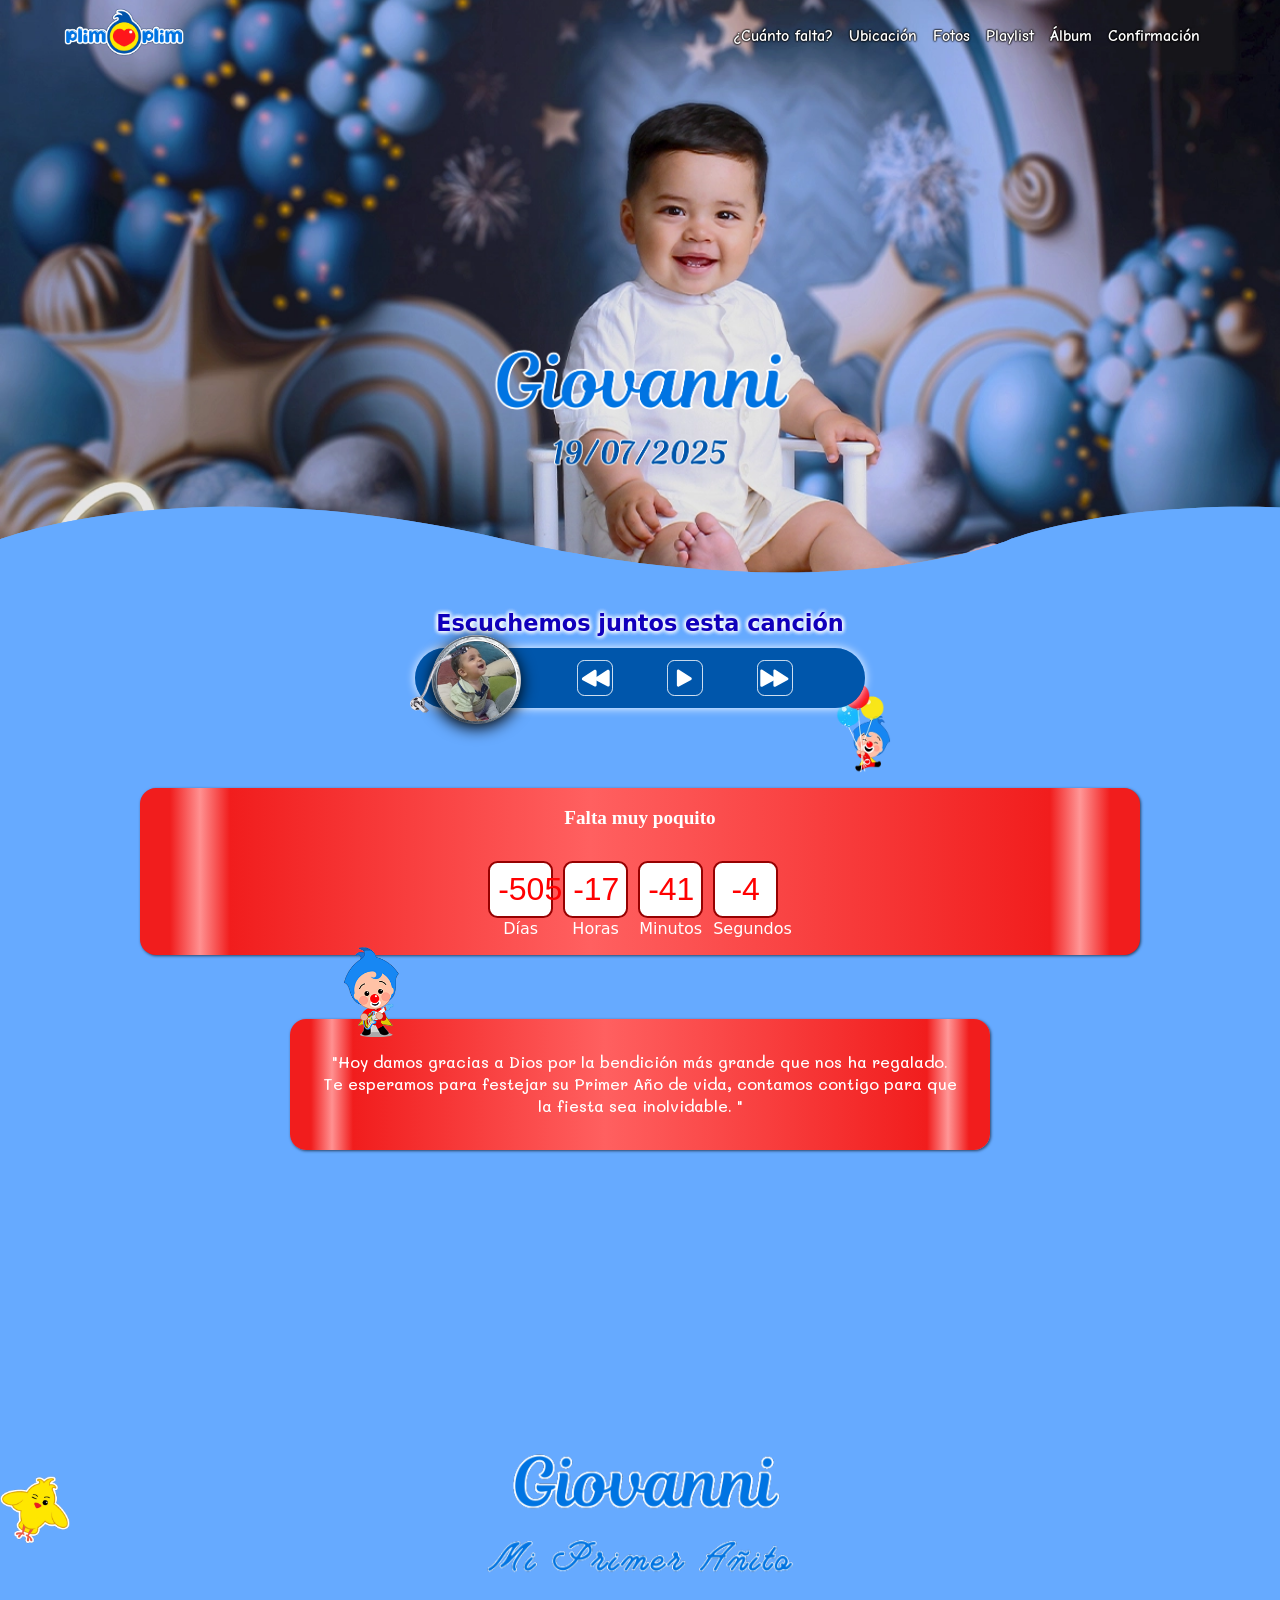
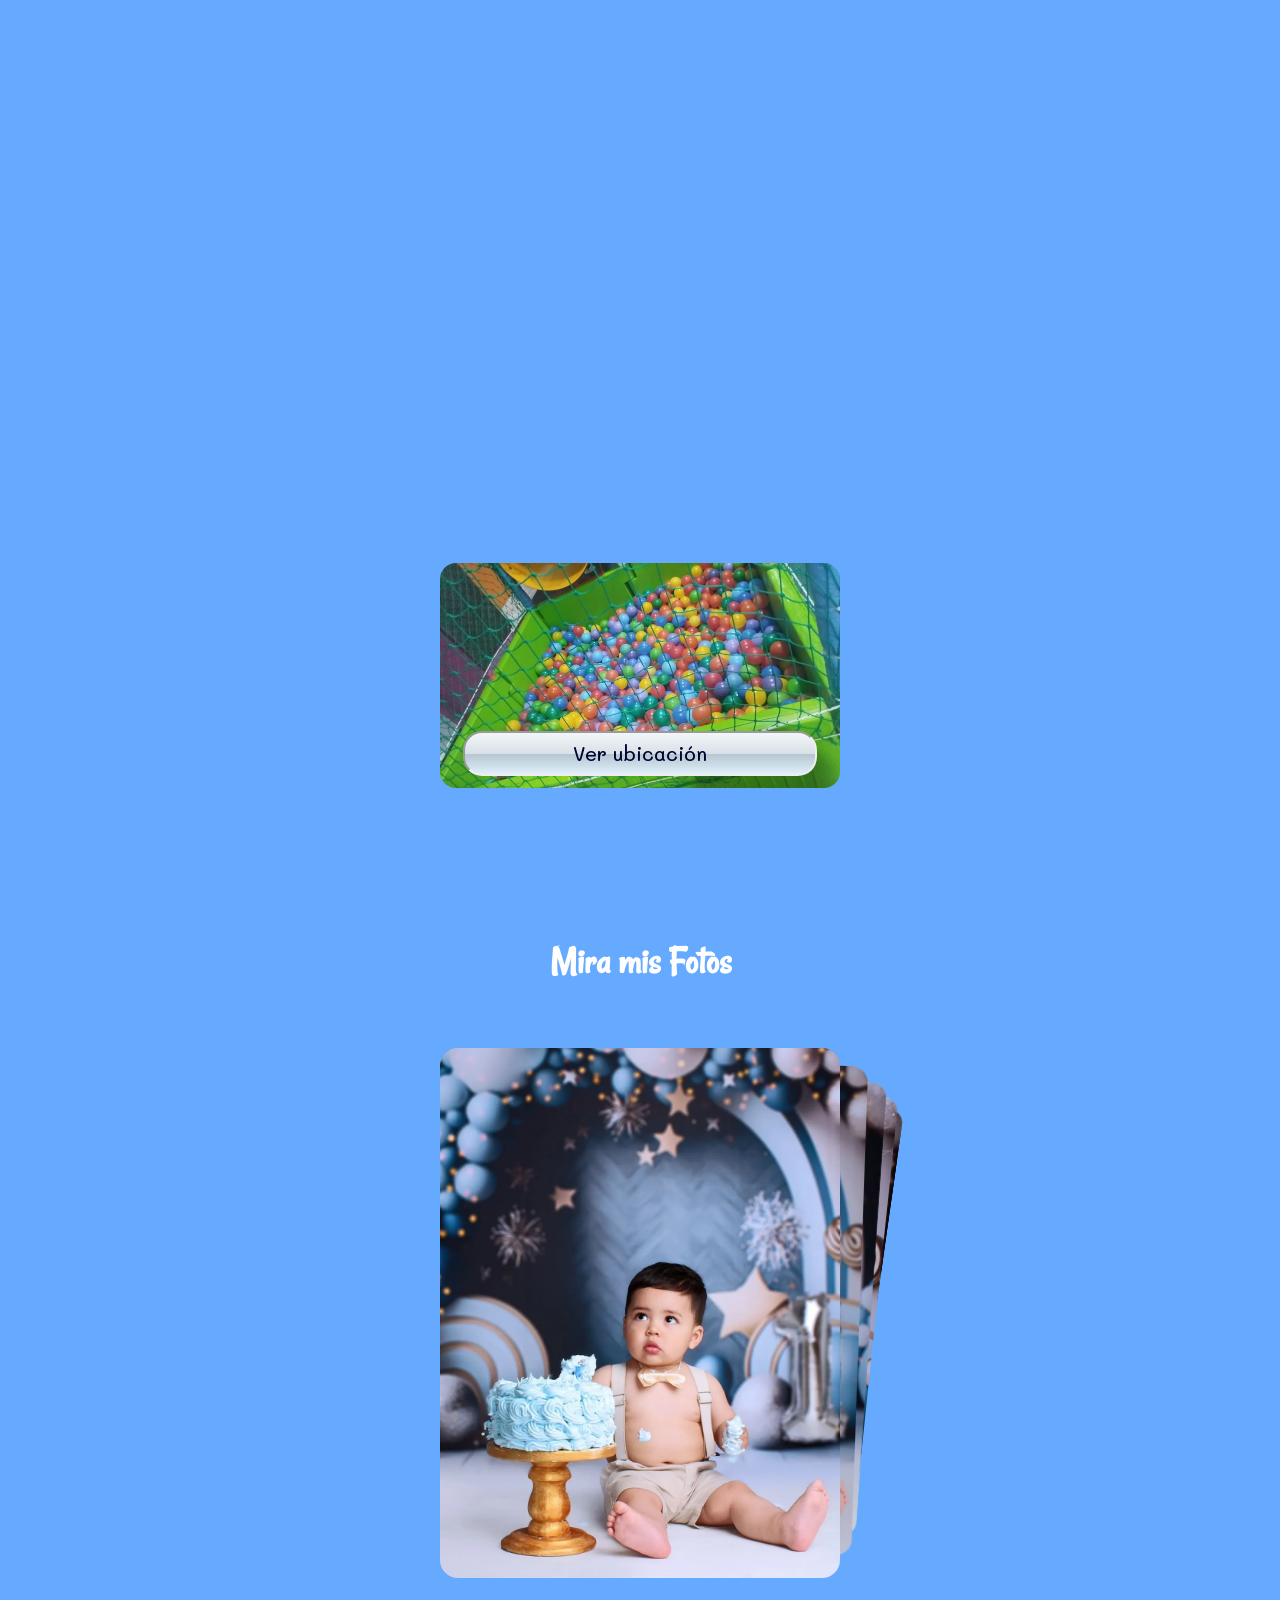
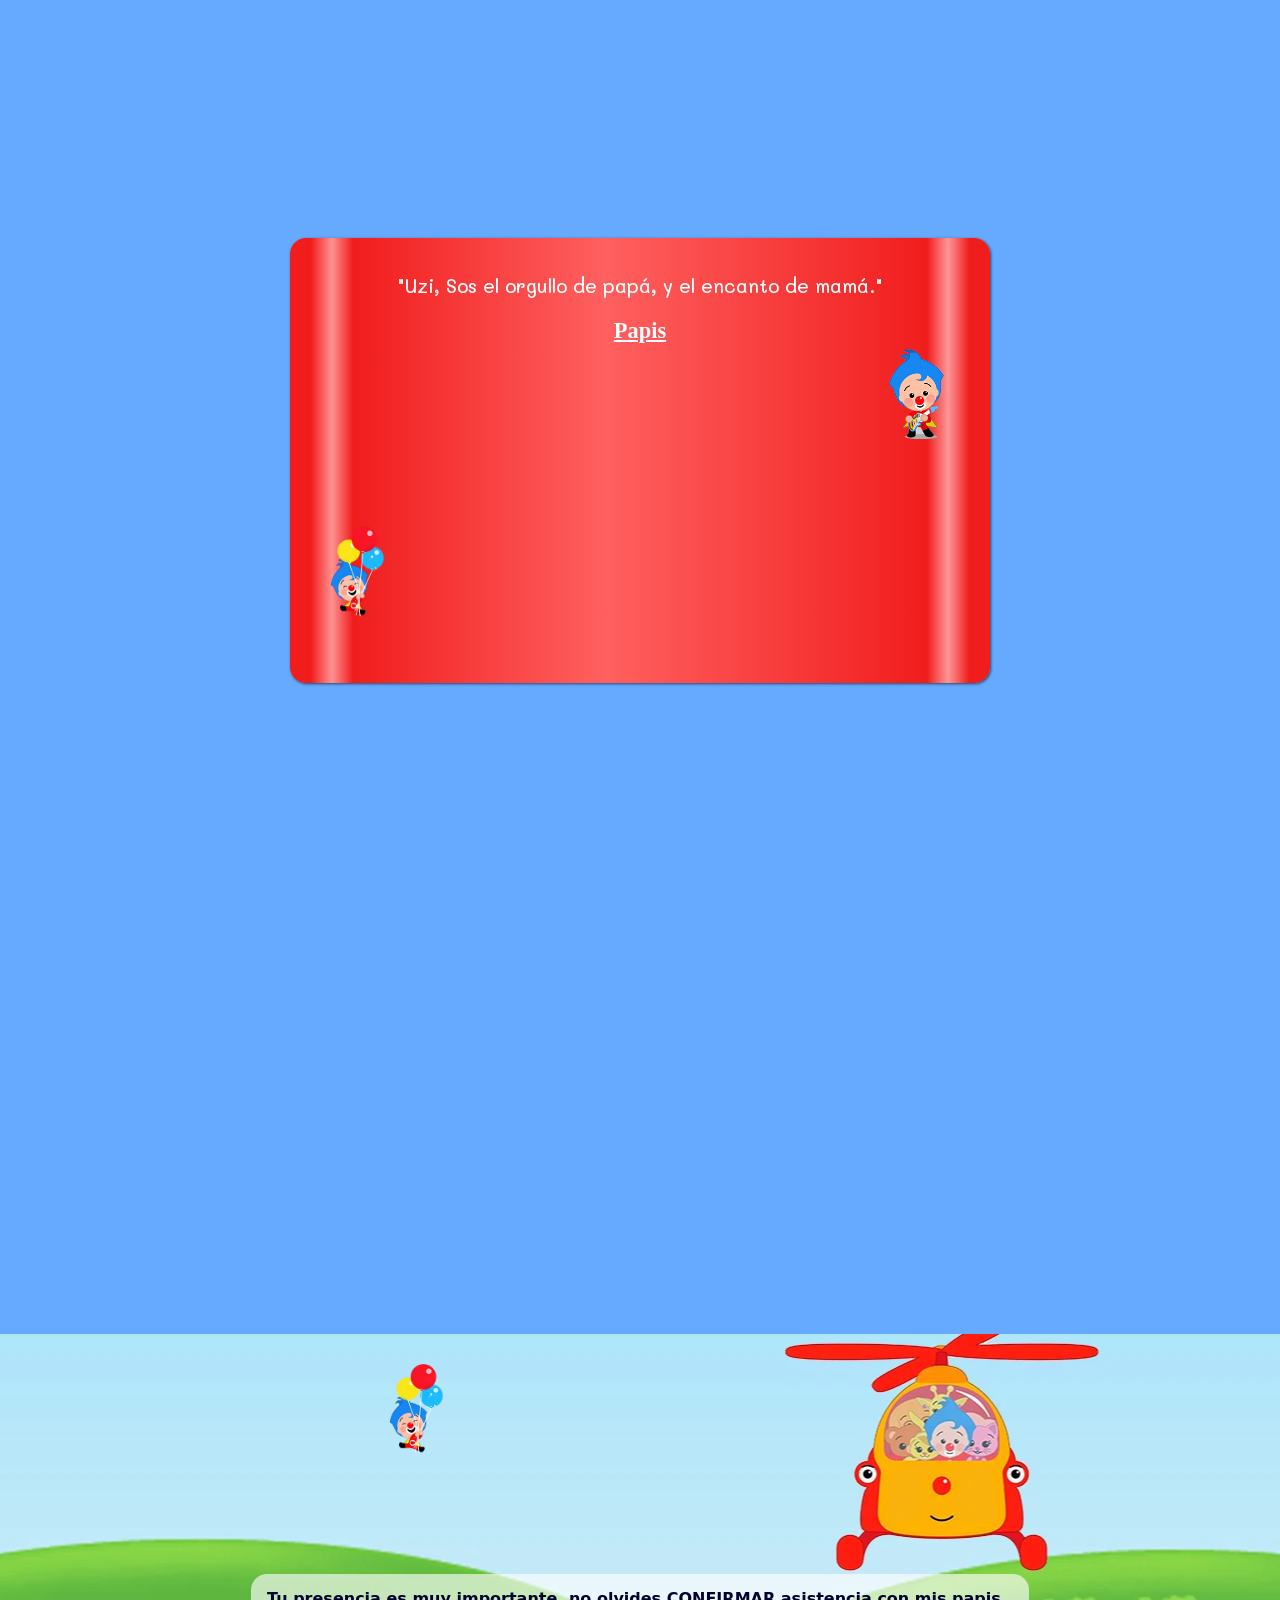
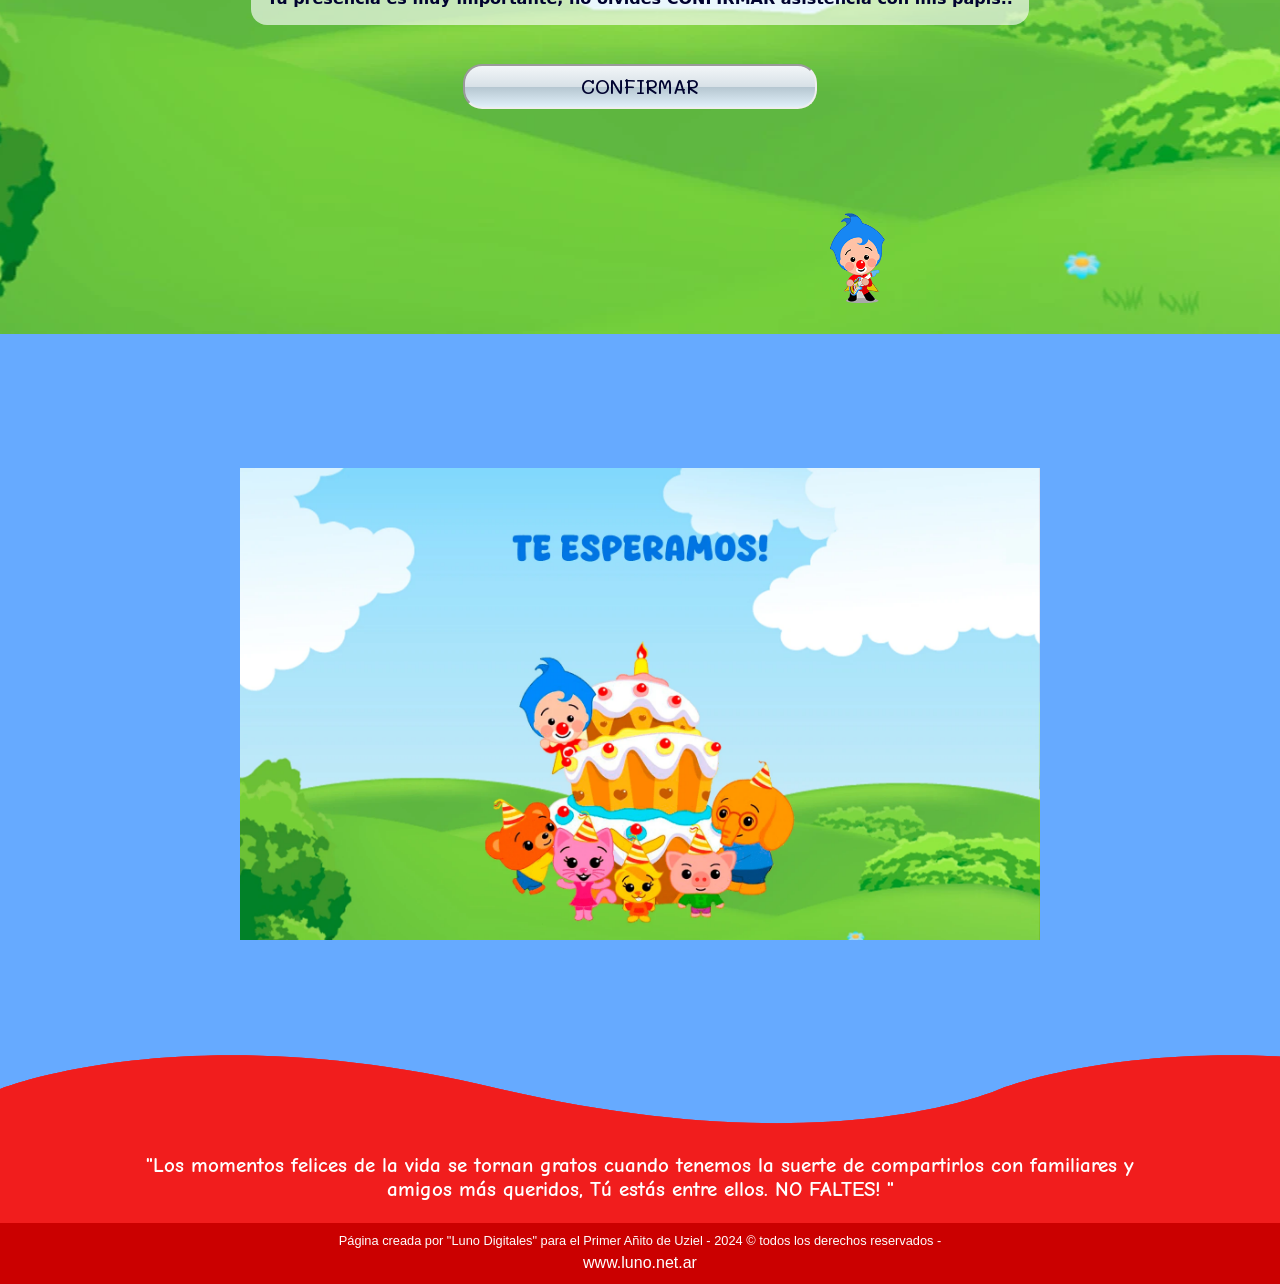
==== index.html @ 64d473fb "previa" ====
<!DOCTYPE html>
<html lang="es">

<head>
    <meta charset="UTF-8">
    <meta name="viewport" content="width=device-width, initial-scale=1.0">


    <meta http-equiv="Cache-Control" content="no-store">
    <meta http-equiv="Cache-Control" content="no-cache, must-revalidate">
    <meta http-equiv="Pragma" content="no-cache">
    <meta http-equiv="Expires" content="0">
    <meta http-equiv="Cache-Control" content="s-maxage=3600">
    <meta http-equiv="Cache-Control" content="max-age=3600">

    <script src="cache.js"></script>
    <script src="main.js"></script>



    <title>Giovanni Mi Primer Añito</title>

    <link rel="stylesheet" href="https://cdn.jsdelivr.net/npm/swiper@11/swiper-bundle.min.css">
    <link rel="stylesheet" href="https://cdnjs.cloudflare.com/ajax/libs/fancybox/3.5.7/jquery.fancybox.min.css">
    <link rel="stylesheet" href="estilos/normalize.css?v4">
    <link rel="stylesheet" href="estilos/styles.css?v4">
    <link rel="stylesheet" href="estilos/mediaQueries.css?v4">
    <link rel="stylesheet" href="https://unpkg.com/aos@2.3.1/dist/aos.css">
</head>

<body>


    <header class="header">

        <nav class="nav container" id="nav">
            <a href="index.html">
                <img class="nav__logo" src="assets/imagenes/logo.webp" alt="logo" data-aos="fade-left"
                    data-aos-anchor="#example-anchor" data-aos-offset="500" data-aos-duration="700">
            </a>

            <div class="nav__icons">
                <a href="#nav">
                    <svg class="nav__open" xmlns="http://www.w3.org/2000/svg" viewBox="0 0 24 24" width="40"
                        height="40">
                        <path d="M3 6h18M3 12h18M3 18h18" />
                    </svg>
                </a>
                <a href="#">
                    <svg class="nav__close" xmlns="http://www.w3.org/2000/svg" viewBox="0 0 24 24" width="40"
                        height="40">
                        <path d="M18 6L6 18M6 6l12 12" />
                    </svg>
                </a>
            </div>




            <ul class="nav__items">

                <li class="nav__links">
                    <a class="nav__link" href="#temporizador">¿Cuánto falta?</a>
                </li>
                <li class="nav__links">
                    <a class="nav__link" href="#donde">Ubicación</a>
                </li>
                <li class="nav__links">
                    <a class="nav__link" href="#fotos">Fotos</a>
                </li>
                <li class="nav__links">
                    <a class="nav__link" href="#playlist">Playlist</a>
                </li>
                <li class="nav__links">
                    <a class="nav__link" href="#albumDigital">Álbum</a>
                </li>
                <li class="nav__links">
                    <a class="nav__link" href="#correo">Confirmación</a>
                </li>

            </ul>


        </nav>

        <img class="header__logo2" src="assets/imagenes/logo2.webp" alt="">



        <section class="waves">
            <div class="wave wave1"></div>
            <div class="wave wave2"></div>
            <div class="wave wave3"></div>
        </section>

    </header>

    <main>

        <section class="music" id="temporizador">

            <img class="abeja2__music" src="assets/imagenes/abeja2.webp" alt="">

            <h3 class="music__title">Escuchemos juntos esta canción
            </h3>

            <div class="music__container">
                <img class="music__tocadisco" src="assets/imagenes/tocaDISCO.webp" alt="">
                <audio src="assets/musica.mp3"></audio>
                <img class="music__img" src="assets/imagenes/testigo1.webp" alt="">
                <div class="controles">
                    <div class="controles__button">
                        <img class="controles__img" id="rewind" src="assets/vectores/rewind.svg" alt="">
                    </div>
                    <div class="controles__button" id="playPauseContainer">
                        <img class="controles__img" id="play" src="assets/vectores/play.svg" alt="">
                        <img class="controles__img" id="pause" src="assets/vectores/pause.svg" alt="">
                    </div>
                    <div class="controles__button">
                        <img class="controles__img" id="forward" src="assets/vectores/fordward.svg" alt="">
                    </div>
                </div>
            </div>
            </div>
        </section>



        <section class="temporizador contenedor block glow" data-aos="fade-up">
            <img class="abeja3__tempo" src="assets/imagenes/abeja3.webp" alt="">
            <h3 class="title title--tempo">Falta muy poquito</h3>
            <div class="timer">
                <div class="timer-item">
                    <p class="timer-value" id="days">0</p>
                    <p class="timer-label">Días</p>
                </div>
                <div class="timer-item">
                    <p class="timer-value" id="hours">0</p>
                    <p class="timer-label">Horas</p>
                </div>
                <div class="timer-item">
                    <p class="timer-value" id="minutes">0</p>
                    <p class="timer-label">Minutos</p>
                </div>
                <div class="timer-item">
                    <p class="timer-value" id="seconds">0</p>
                    <p class="timer-label">Segundos</p>
                </div>
            </div>
        </section>

        <section class="frase contenedor">
            <h4 class="frase__paragraph">
                "Hoy damos gracias a Dios por la bendición más grande que nos ha regalado. <br>
                 Te esperamos para festejar su Primer Año de vida,
                contamos contigo para que la fiesta sea inolvidable. "

            </h4>
        </section>


        <!-- separador: -->
        <img class="img__separador" src="assets/imagenes/SEPARADOR copia.webp" alt="" data-aos="flip-right">
        <!-- separador: -->



        <section class="vectorTOP" id="donde">

            <img src="assets/imagenes/vectorTOP.webp" alt="" class="name__img" data-aos="flip-right">

            <img class="abeja" src="assets/imagenes/abeja1.webp" alt="">

            <img class="vectorTOP__title" src="assets/imagenes/nombre.webp" alt="">


        </section>

        <section class="ubicacion">
            <img class="ubicacion__img" src="assets/imagenes/salon.webp"
                alt="">

            <a class="boton__cta boton__btn boton__cta3 boton__cta5"
                href="https://maps.app.goo.gl/AutY7288U93WTUHe7">Ver ubicación</a>
        </section>



        <!-- separador: -->
        <img class="img__separador" src="assets/imagenes/SEPARADOR copia.webp" id="fotos" alt="" data-aos="flip-right">
        <!-- separador: -->




        <section class="swiper mySwiper" data-aos="fade-up">
            <h3 class="title title--fotos" data-aos="fade-up">Mira mis Fotos</h3>
            <h5 class="parrafo parrafo--fotos" data-aos="fade-right">Desliza <br> (ó toca para ampliar)</h5>
            <div class="swiper-wrapper">
                <div class="swiper-slide">
                    <a href="assets/imagenes/fotos/uno.webp" class="fancybox" data-fancybox="gallery">
                        <img class="swiper__img" src="assets/imagenes/fotos/uno.webp" alt="">
                    </a>
                </div>
                <div class="swiper-slide">
                    <a href="assets/imagenes/fotos/dos.webp" class="fancybox" data-fancybox="gallery">
                        <img class="swiper__img" src="assets/imagenes/fotos/dos.webp" alt="">
                    </a>
                </div>
                <div class="swiper-slide">
                    <a href="assets/imagenes/fotos/tres.webp" class="fancybox" data-fancybox="gallery">
                        <img class="swiper__img" src="assets/imagenes/fotos/tres.webp" alt="">
                    </a>
                </div>
                <div class="swiper-slide">
                    <a href="assets/imagenes/fotos/cuatro.webp" class="fancybox" data-fancybox="gallery">
                        <img class="swiper__img" src="assets/imagenes/fotos/cuatro.webp" alt="">
                    </a>
                </div>
                <div class="swiper-slide">
                    <a href="assets/imagenes/fotos/cinco.webp" class="fancybox" data-fancybox="gallery">
                        <img class="swiper__img" src="assets/imagenes/fotos/cinco.webp" alt="">
                    </a>
                </div>
                <div class="swiper-slide">
                    <a href="assets/imagenes/fotos/seis.webp" class="fancybox" data-fancybox="gallery">
                        <img class="swiper__img" src="assets/imagenes/fotos/seis.webp" alt="">
                    </a>
                </div>
                <div class="swiper-slide">
                    <a href="assets/imagenes/fotos/siete.webp" class="fancybox" data-fancybox="gallery">
                        <img class="swiper__img" src="assets/imagenes/fotos/siete.webp" alt="">
                    </a>
                </div>
                <div class="swiper-slide">
                    <a href="assets/imagenes/fotos/ocho.webp" class="fancybox" data-fancybox="gallery">
                        <img class="swiper__img" src="assets/imagenes/fotos/ocho.webp" alt="">
                    </a>
                </div>
                <div class="swiper-slide">
                    <a href="assets/imagenes/fotos/nueve.webp" class="fancybox" data-fancybox="gallery">
                        <img class="swiper__img" src="assets/imagenes/fotos/nueve.webp" alt="">
                    </a>
                </div>
                <div class="swiper-slide">
                    <a href="assets/imagenes/fotos/diez.webp" class="fancybox" data-fancybox="gallery">
                        <img class="swiper__img" src="assets/imagenes/fotos/diez.webp" alt="">
                    </a>
                </div>

                <!-- Agrega más swiper-slide según sea necesario -->
            </div>
        </section>



        <!-- separador: -->
        <img class="img__separador" src="assets/imagenes/SEPARADOR copia.webp" alt="" data-aos="flip-right">
        <!-- separador: -->


<!--
        <section class="itinerario" data-aos="fade-up">


            <div class="itinerario__content contenedor block glow">
                <div class="title">Itinerario</div>
                <div class="parrafo parrafo--active">Sábado 19 de Octubre</div>


                <article class="itinerario__item">

                    <div class="itinerario__datos">


                        <h4 class="itinerario__text1">Ingreso de los Invitados</h4>

                        <div class="itinerario__textvector">
                            <img class="intinerario__flecha intinerario__flecha--active"
                                src="assets/vectores/ICONflecha.svg" alt="">

                            <h4 class="itinerario__text2">12:30hs</h4>
                            <img class="intinerario__flecha" src="assets/vectores/ICONflecha.svg" alt="">
                        </div>

                        <img class="itinerario__separador" src="assets/vectores/ICONseparador.svg" alt="">
                    </div>
                </article>

                <article class="itinerario__item">

                    <div class="itinerario__datos">


                        <h4 class="itinerario__text1">Ingreso del Cumpleañero
                        </h4>

                        <div class="itinerario__textvector">
                            <img class="intinerario__flecha intinerario__flecha--active"
                                src="assets/vectores/ICONflecha.svg" alt="">

                            <h4 class="itinerario__text2">13:00hs</h4>
                            <img class="intinerario__flecha" src="assets/vectores/ICONflecha.svg" alt="">
                        </div>

                        <img class="itinerario__separador" src="assets/vectores/ICONseparador.svg" alt="">
                    </div>
                </article>

                <article class="itinerario__item">

                    <div class="itinerario__datos">


                        <h4 class="itinerario__text1">Almuerzo
                        </h4>

                        <div class="itinerario__textvector">
                            <img class="intinerario__flecha intinerario__flecha--active"
                                src="assets/vectores/ICONflecha.svg" alt="">

                            <h4 class="itinerario__text2">13:00hs</h4>
                            <img class="intinerario__flecha" src="assets/vectores/ICONflecha.svg" alt="">
                        </div>

                        <img class="itinerario__separador" src="assets/vectores/ICONseparador.svg" alt="">
                    </div>
                </article>

                <article class="itinerario__item">


                    <div class="itinerario__datos">


                        <h4 class="itinerario__text1">Animación y juegos
                        </h4>

                        <div class="itinerario__textvector">
                            <img class="intinerario__flecha intinerario__flecha--active"
                                src="assets/vectores/ICONflecha.svg" alt="">

                            <h4 class="itinerario__text2">14:00hs</h4>
                            <img class="intinerario__flecha" src="assets/vectores/ICONflecha.svg" alt="">
                        </div>

                        <img class="itinerario__separador" src="assets/vectores/ICONseparador.svg" alt="">
                    </div>
                </article>
                <article class="itinerario__item">


                    <div class="itinerario__datos">


                        <h4 class="itinerario__text1">Baile
                        </h4>

                        <div class="itinerario__textvector">
                            <img class="intinerario__flecha intinerario__flecha--active"
                                src="assets/vectores/ICONflecha.svg" alt="">

                            <h4 class="itinerario__text2">17:00hs</h4>
                            <img class="intinerario__flecha" src="assets/vectores/ICONflecha.svg" alt="">
                        </div>

                        <img class="itinerario__separador" src="assets/vectores/ICONseparador.svg" alt="">
                    </div>
                </article>


                <article class="itinerario__item">

                    <div class="itinerario__datos">


                        <h4 class="itinerario__text1">Fin de la Fiesta</h4>

                        <div class="itinerario__textvector">
                            <img class="intinerario__flecha intinerario__flecha--active"
                                src="assets/vectores/ICONflecha.svg" alt="">

                            <h4 class="itinerario__text2">19:00hs</h4>
                            <img class="intinerario__flecha" src="assets/vectores/ICONflecha.svg" alt="">
                        </div>

                    
                </article>
            </div>
        </section>
-->

      


        <!-- <section class="playlist contenedor block glow" data-aos="fade-up">
            <div class="playlist__container">
                <h4 class="title title--playlist">No existe fiesta sin buena música</h4>
                <img class="playlist__img" src="assets/vectores/dj.svg" alt="">
                <h4 class="subtitle subtitle--playlist">¿Qué música crees que no debería faltar? <br> Ayúdanos a
                    elegir...
                </h4>
            </div>

            <div class="playlist__mensaje" id="formContainer">
                <label class="playlist__label" for="userName">Nombre y Apellido:</label>
                <input class="playlist__input" type="text" id="userName" placeholder="Tu nombre y apellido">

                <label class="playlist__label playlist__label2" for="whatsappMessage">Recomendación:</label>
                <input class="playlist__input" type="text" id="whatsappMessage"
                    placeholder="Escribe tu tema recomendado aquí">

                <button class="boton__cta boton__cta2" id="whatsappButton1">Enviar Recomendación</button>
                <button class="boton__cta boton__cta2" id="whatsappButton2">Enviar a 2</button>
            </div>
        </section> -->

        <!-- separador: -->
        <img class="img__separador" src="assets/imagenes/SEPARADOR copia.webp" id="playlist" alt=""
            data-aos="flip-right">
        <!-- separador: -->

        <section class="agradecimiento  contenedor">

              <img class="abeja4" src="assets/imagenes/abeja2.webp" alt="">
            <img class="abeja5" src="assets/imagenes/abeja3.webp" alt="">

            <div class="agradecimiento__contenedor">
                <p class="parrafo parrafo--agradecimiento">
                    "Uzi, Sos el orgullo de papá, y el encanto de mamá."
                </p>

                <!-- ---- padres ----- -->
                <div class="agradecimiento__container">
                    <h4 class="agradecimiento__title">Papis</h4>
                    <div class="agradecimiento__fotos" data-aos="fade-right">

                        <div class="agradecimiento__picture">

                         <img class="agradecimiento__img" src="assets/imagenes/papaNovio.webp" alt="">
                            <h5 class="agradecimiento__name">Karen y Francis</h5>
                        </div>

                       
                    </div>
                </div>

            </div>


        </section>





        <section class="dresscode contenedor block glow" id="dresscode">

          

            <div class="dresscode__container">
                <h4 class="title title--active">Dresscode</h4>
                <h4 class="subtitle subtitle--active">Elegante sport</h4>
            </div>

            <!-- <img class="dresscode__img" src="assets/vectores/dresscodeVECTOR.svg" alt=""> -->

            <button class="boton__cta" id="showImage" data-aos="fade-up">Ver Ejemplo</button>

            <div id="lightbox" class="lightbox">
                <span id="closeButton" class="close-button">cerrar</span>
                <img src="assets/imagenes/drescode.webp" alt="Imagen" />
            </div>
        </section>




        <section class="album contenedor block glow" id="albumDigital" data-aos="flip-left">

            <div class="album__container">
                <h3 class="title title--album">Álbum digital</h3>
                <img class="album__img" src="assets/imagenes/album.webp" alt="">
                <h3 class="parrafo parrafo--album">
                    Queremos inmortalizar este maravilloso momento, guardando fotos y para ello creamos su propio álbum
                    digital <br> <br>
                    <a class="boton__cta boton__cta4" href="https://photos.app.goo.gl/62GiKN398RkJR4S86">Compartir
                        fotos</a>

                </h3>



            </div>


        </section>



        <!-- separador: -->
        <img class="img__separador" src="assets/imagenes/SEPARADOR copia.webp" id="correo" alt="" data-aos="flip-right">
        <!-- separador: -->



        <section class="confirmation">



            <img class="abeja2 abeja23" src="assets/imagenes/abeja2.webp" alt="">
            <img class="abeja3" src="assets/imagenes/abeja3.webp" alt="">
            <section class="confirmacion block glow" data-aos="fade-up">


                <div class="confirmacion__container">


                    <h3 class="confirmation__text"> Tu presencia es muy importante, no olvides CONFIRMAR asistencia con mis papis..
                    </h3>
                    <br><br>
                    <section class="ubicacion">
                    <a class="boton__cta boton__btn boton__cta3 boton__cta5" style="text-align: center;" src="assets/vectores/whatsapp_redondo.svg" href="https://wa.me/543625143133?text=Mucha%20Gracias%20por%20la%20Invitaci%C3%B3n!!%20All%C3%AD%20estaremos%20junto%20a...">CONFIRMAR</a>
                </section>
                        
                    


                 <!--   <div id="asistencia">
                        <div class="asistencia__radios">
                            <label class="asistencia__radio">
                                <input class="assistencia_" type="radio" name="attendanceOption" value="SI ASISTIRÉ"> SI
                                ASISTIRÉ
                            </label>
                            <label class="asistencia__radio">
                                <input class="assistencia_" type="radio" name="attendanceOption" value="NO ASISTIRÉ"> NO
                                ASISTIRÉ
                            </label>
                        </div>
                        <br>
                        <div class="asistencia__datos">
                            <label class="asistencia__label" for="userFullName">Nombre y Apellido:</label>
                            <input class="input__text" type="text" id="userFullName" placeholder="Tu nombre y apellido"
                                required>
                            <br>

                            <br>
                            <button class="boton__cta boton__cta3" >
                                <img class="whatsapp__icon" src="assets/vectores/whatsapp_redondo.svg" alt="">Confirmar a Francis</button>
                            <button class="boton__cta boton__cta3" ><img class="whatsapp__icon"
                                    src="assets/vectores/whatsapp_redondo.svg" alt="">Confirmar a Karen</button>
                        </div> -->
                    </div>
                </div>
            </section>

        </section>


        <section class="fin">

            <img class="fin__img" src="assets/imagenes/final.webp" alt="">

        </section>

    </main>

    <section class="footer">
        <div class="ondas">
            <div class="onda" id="onda1"></div>
            <div class="onda" id="onda2"></div>
            <div class="onda" id="onda3"></div>
            <div class="onda" id="onda4"></div>
        </div>
        <h3 class="footer__frase">"Los momentos felices de la vida se tornan gratos cuando tenemos la suerte de compartirlos con familiares y amigos más queridos, Tú estás entre ellos.  NO FALTES! "</h3>
    </section>

    <section class="info" id="info">
        <h6 class="info__text">
            Página creada por "Luno Digitales" para el Primer Añito de Uziel - 2024 &copy todos los derechos
            reservados
            - <br>
            <a class="info__link" href="https://www.luno.net.ar/">
                www.luno.net.ar
            </a>
        </h6>

    </section>

    <script src="https://code.jquery.com/jquery-3.6.0.min.js"></script>
    <script src="https://cdn.jsdelivr.net/npm/swiper@11/swiper-bundle.min.js"></script>
    <script src="https://cdnjs.cloudflare.com/ajax/libs/fancybox/3.5.7/jquery.fancybox.min.js"></script>
    <script src="https://unpkg.com/aos@2.3.1/dist/aos.js"></script>
    <script src="javascript/script.js?v4"></script>
</body>

</html>
---- estilos/styles.css ----
@import url('https://fonts.googleapis.com/css2?family=Comic+Neue:ital,wght@0,300;0,400;0,700;1,300;1,400;1,700&family=Montserrat:ital,wght@0,100..900;1,100..900&family=Rancho&display=swap');
@import url('https://fonts.googleapis.com/css2?family=Baloo+Tamma+2:wght@400..800&display=swap');
@import url('https://fonts.googleapis.com/css2?family=Mali:ital,wght@0,200;0,300;0,400;0,500;0,600;0,700;1,200;1,300;1,400;1,500;1,600;1,700&family=Sriracha&display=swap');

* {
    list-style: none;
    text-decoration: none;
    scroll-behavior: smooth;
}

:root {
    /*--fuentes--*/
    --font-montserrat: "Montserrat", sans-serif;
    --font-neue: "Comic Neue", cursive;
    --font-rancho: "Rancho", cursive;
    --font-baloo: "Baloo Tamma 2", system-ui;
    --font-sriracha: "Sriracha", cursive;
    --font-mali: "Mali", cursive;

    ;


    /* ------ colores body ----------- */
    --color-body: #66aaff;


    /* ---------- color titulo musica ----------- */

    --color-titulo-music: #1000bc;

    /* ---------- color menu hamburguesa ----------- */

    --color-icons: rgb(255, 255, 255);

    /* ------ colores textos ----------- */
    --color-titles: #ffffff;
    --color-subtitles: #ffffff;
    --color-parrafos: #ffffff;
    --color-fuente-botones: #000330;


    /* ------ colores temporizador ----------- */
    --color-numeros-temporizador: #ff0000;
    --color-bordes-temporizador: #960101;


    /* ------ colores titulo fotos ----------- */
    --color--titulos-fotos: #fffeff;
    --color--subtitulos-fotos: #ffffff;


    /* ------ colores datos bancarios ----------- */
    --color-fondo-bancarios: #c544d0;
    --font-titulo-bancarios: #ffffff;
    --color-boton-bancarios: #6f0053;
    --color-font-bancarios: #fff;

    /* ------ colores datos bancarios ----------- */
    --color-inputRadio-confirmacion: #e3ab00;

    /* ------ colores pie de pagina ----------- */
    --color-footer: #f11d1d;
    --color-info: #cb0000;
    --color-letra-web: #ffffff;



    /* ------ colores botones y divs ----------- */
    --color-botones: linear-gradient(to bottom, rgba(242,246,248,1) 0%, rgba(216,225,231,1) 50%, rgba(181,198,208,1) 51%, rgba(224,239,249,1) 100%);


    --color-divs: linear-gradient(90deg, rgba(241,29,29,1) 0%, rgba(241,29,29,1) 3%, rgba(255,145,145,1) 6%, rgba(241,29,29,1) 9%, rgba(255,96,96,1) 45%, rgba(241,29,29,1) 91%, rgba(255,151,151,1) 94%, rgba(241,29,29,1) 97%, rgba(241,29,29,1) 100%);

}

/* ----aqui van las propiedades repetidas---- */
.boton__cta {
    display: flex;
    justify-content: center;
    align-items: center;
    background: var(--color-botones);
    color: var(--color-fuente-botones);
    font-family: var(--font-mali);
    margin: 0 auto;
    border-radius: 1em;
    font-size: 1rem;
    width: clamp(50px, 60%, 350px);
    padding: .5em 0;
    font-weight: 500;
    border: 2px inset;
    cursor: pointer;
}

.title {
    font-family: var(--font-rancho);
    font-size: clamp(2.2rem, 2.104rem + 0.44vw, 2.5rem);
    color: var(--color-titles);
    text-align: center;
}

.subtitle {
    font-family: var(--font-neue);
    font-size: clamp(1.3rem, 1.204rem + 0.44vw, 1.6rem);
    text-align: center;
  
}

.parrafo {
    color: var(--color-parrafos);
    font-size: clamp(1rem, 0.936rem + 0.294vw, 1.2rem);
    text-align: center;
    font-family: var(--font-neue);
    font-weight: 900;
    margin: 0;
    
}

.contenedor {
    background: var(--color-divs);
    width: clamp(100px, 90%, 700px);
    margin: 0 auto;
    border-radius: 1em;
    box-shadow: 1px 1px 3px #0000009b;
}

.img__separador {
    display: flex;
    width: clamp(100px, 90%, 350px);
    margin: 2em auto;
}

body,
html {
    overflow-x: hidden;
}

body {
    background: var(--color-body);
    font-family: var(--font-baloo);

  
}

header {
    width: 100%;
    min-height: 600px;
    position: relative;

    background-image: url(../assets/imagenes/fondo.webp);
    background-position: center;
    background-size: cover;
    overflow: hidden;
}

.container {
    width: 90%;
    max-width: 1200px;
    margin: 0 auto;
    overflow: hidden;
}

.nav {
    --state-open: scale(1);
    --state-close: scale(0);
    --state-menu: translate(100%);

    display: flex;
    align-items: center;
    justify-content: space-between;
    padding-top: .5em;
}

.nav:target {
    --state-open: scale(0);
    --state-close: scale(1);
    --state-menu: translate(0);
}

.nav__open,
.nav__close {
    transition: transform 300ms ease;
    stroke: var(--color-icons);
    /* Color inicial del trazo */
    stroke-width: 2;
    /* Grosor del trazo */
    fill: none;
    /* Sin relleno */
}

.nav__logo {
    width: 120px;
}

.nav__open {
    position: absolute;
    width: 40px;
    transform: var(--state-open);
}

.nav__close {
    width: 40px;
    transform: var(--state-close);
}

/*items del nav*/

.nav__items {
    position: absolute;
    display: flex;
    flex-direction: column;
    justify-content: space-evenly;
    text-align: center;
    background-color: var(--color-body);
    padding: 0;
    width: 60%;
    height: 400px;
    transform: var(--state-menu);
    right: 0;
    top: 4em;
    transition: transform 300ms ease;
    border-radius: 1em;
    z-index: 100;
}

.nav__link {
    font-family: var(--font-neue);
    font-weight: 900;
    color: var(--color-titles);
}

/* reproductor de musica */

.music {
    display: flex;
    flex-direction: column;
    text-align: center;
    justify-content: center;
    align-items: center;
    right: 0;
    left: 0;
    margin: 0 auto 5em;
    position: relative;
}
.abeja2__music{
    position: absolute;
    width: 70px;
    bottom: -60%;
    right: 10%;
    transform: scaleX(-1);
    animation: vibrate 0.3s linear infinite; /* Aplica la animación */
}


.music__title {
    font-family: var(--font-baloo);
    font-size: 1.4rem;
    color: var(--color-titulo-music);
    text-shadow: 0 0 5px #fff, 0 0 5px #fff, 0 0 5px #fff, 0 0 5px #fff;
    padding: 0 1.5em;
    margin: .5em;
}



.music__container {
    position: relative;
    width: clamp(100px, 80%, 450px);
    border-radius: 3em;
    background: url(../assets/imagenes/fondoReproductor.webp);
    height: 60px;
    box-shadow: 0 0 10px #ffffff;
    display: flex;
    justify-content: center;
    align-items: center;

}

.music__tocadisco {
    width: 50px;
    position: absolute;
    left: 0;
    z-index: 1000;
    transform: rotate(10deg);
}

.music__img {
    position: absolute;
    width: 90px;
    left: 1em;
    bottom: -1em;
    filter: drop-shadow(0 4px 8px rgba(0, 0, 0, 1));
}

.controles {
    position: absolute;
    width: 60%;
    height: 100%;
    display: flex;
    justify-content: space-around;
    /* Para alinear los controles a la derecha */
    align-items: center;
    right: 2%;
}

.controles__img {
    display: flex;
    width: 33px;
    cursor: pointer;
}

#playPauseContainer {
    display: flex;
    justify-content: center;
    /* Centrar horizontalmente los botones */
    align-items: center;
    /* Centrar verticalmente los botones */
}



/*waves*/

.waves .wave {
    position: absolute;
    bottom: 0px;
    left: 0;
    width: 100%;
    height: 95px;
    background-image: url(../assets/vectores/wave.svg);
    background-size: 1010px 100px;
}

.waves .wave.wave1 {
    animation: animate 3s linear infinite;
    z-index: 1000;
    opacity: 1;
    animation-delay: 0s;
    bottom: 0px;
}

.waves .wave.wave2 {
    animation: animate2 7s linear infinite;
    z-index: 999;
    opacity: .7;
    animation-delay: 1s;
    bottom: 0px;
}

.waves .wave.wave3 {
    animation: animate3 5s linear infinite;
    z-index: 998;
    opacity: .4;
    animation-delay: -5s;
    bottom: 0px;
}

@keyframes animate {
    0% {
        background-position-x: 0;
    }

    0% {
        background-position-x: 1000px;
    }
}

@keyframes animate2 {
    0% {
        background-position-x: 0;
    }

    0% {
        background-position-x: -1000px;
    }
}

@keyframes animate3 {
    0% {
        background-position-x: 0;
    }

    0% {
        background-position-x: -1000px;
    }
}

/* //////////////////// MAIN ////////////////////////// */



/* ///////////////////////// NAME //////////////////////// */

.header__logo2 {
    display: flex;
    position: absolute;
    width: clamp(100px, 70%, 300px);
    margin: 0 auto;
    bottom: 8em;
    left: 0;
    right: 0;
}


/* ///////////////////////////// TEMPORIZADOR ////////////////////////////////// */

.temporizador {
    display: flex;
    flex-direction: column;
    justify-content: center;
    text-align: center;
    align-items: center;
    margin: 0 auto 4em;
    background-color: beige;
    color: #6e0056;
    width: clamp(100px, 100%, 1000px);
    position: relative;
}
.abeja3__tempo{
    position: absolute;
    width: 70px;
    bottom: -50%;
    left: 10%;
    animation: vibrate2 0.4s linear infinite; /* Aplica la animación */
}

.title--tempo {
    margin-bottom: 0;
    font-size: 1.2rem;
    font-family: var(--font-mali);
}

.timer {
    display: flex;
    flex-wrap: wrap;
    justify-content: center;
    align-items: center;
}

.timer-item {
    text-align: center;
    margin: 0 5px;

}

.timer-value {
    font-family: var(--font-montserrat);
    font-size: 2rem;
    color: var(--color-numeros-temporizador);
    background-color: #fff;
    border: 2px solid var(--color-bordes-temporizador);
    width: 45px;
    padding: 8px;
    border-radius: .3em;
}

.timer-label {
    font-size: 1rem;
    color: var(--color-subtitles);
    margin-top: -30px;
}


/* ///////////// vectorTOP /////////////// */


.vectorTOP {
    position: relative;
    display: flex;
    justify-content: center;
    align-items: center;
    margin-bottom: 2em;
}

.name__img {
    display: flex;
    width: clamp(100px, 100%, 1200px);
    min-height: 600px;
    object-fit: cover;
    justify-content: center;
    margin: 0 auto;
}

.vectorTOP__title {
    position: absolute;
    top: 15%;
    width: clamp(100px, 60%, 350px);
    margin: 0 auto;
}

.abeja {
    position: absolute;
    width: 70px;
    top: 20%;
    left: 0;
    animation: moveAndVibrate 8s infinite linear;
}

@keyframes moveAndVibrate {
    0% {
        transform: translateX(0) translateY(0) rotate(0deg);
    }

    10% {
        transform: translateX(10vw) translateY(-55px) rotate(-20deg);
    }

    20% {
        transform: translateX(20vw) translateY(45px) rotate(15deg);
    }

    30% {
        transform: translateX(30vw) translateY(-50px) rotate(10deg);
    }

    40% {
        transform: translateX(40vw) translateY(10px) rotate(20deg);
    }

    50% {
        transform: translateX(50vw) translateY(-20px) rotate(25deg);
    }

    60% {
        transform: translateX(60vw) translateY(25px) rotate(30deg);
    }

    70% {
        transform: translateX(70vw) translateY(-10px) rotate(30deg);
    }

    80% {
        transform: translateX(80vw) translateY(50px) rotate(35deg);
    }

    90% {
        transform: translateX(90vw) translateY(-10px) rotate(30deg);
    }

    100% {
        transform: translateX(100vw) translateY(15px) rotate(10deg);
    }
}



.boton__btn {
    display: block;
    text-align: center;
    background-color: #70066f;
    width: clamp(100px, 70%, 300px);
    margin: 0 auto;
    padding: .5em 0;
    border-radius: 1em;
    color: #fff;
    font-size: 1.2rem;

    position: absolute;
    bottom: 5%;

}


.confirmation{
    background-image: url(../assets/imagenes/imagen2.webp);
    width: 100%;
    min-height: 600px;
    object-fit: cover;
    background-repeat: no-repeat;
    background-position: bottom;

    display: flex;
    justify-content: center;
}










.ubicacion{
    position: relative;
    display: flex;
    justify-content: center;
}
.ubicacion__img{
    display: flex;
    width: clamp(100px, 90%, 400px);
    margin: 0 auto;
    border-radius: 1em;
}

.boton__cta5{
    position: absolute;
    color: var(--color-fuente-botones);
}




/* ///////////////////// FRASE //////////////////////////// */


/* .block{
    position: relative;
    margin: 5em auto 0;
    width: clamp(100px, 90%, 700px);
    background: linear-gradient(90deg, rgba(255,224,189,1) 0%, rgba(255,238,218,1) 51%, rgba(255,224,189,1) 100%);
    border-radius: 1em;
}

.glow::before, .glow::after{
    content: "";
    position: absolute;
    left: -2px;
    top: -2px;
    background: linear-gradient(45deg, #ffbf50, #ffae78, #ffaa49, #eac679, #fcce6a, #ffee8c, #ffd53e, #ffe7ad, #ffe792);
    background-size: 400%;
    width: calc(100% + 5px);
    height: calc(100% + 5px);
    border-radius: 1em;
    z-index: -1;
    animation: neon 20s linear infinite;
}

@keyframes neon {
    0%{
        background-position: 0 0;
    }
    50%{
        background-position: 400% 0;
    }
    100%{
        background-position: 0 0;
    }
}
.glow::after{
    filter: blur(20px);
} 
*/



.frase__paragraph {
    text-align: center;
    font-family: var(--font-mali);
    color: var(--color-parrafos);
    padding: 2em;
    line-height: 1.4;
    font-size: 1rem;
    font-weight: 500;
    margin: 0 auto;
}

/* //////////////////////// DONDE /////////////////////////// */


.donde__container {
    width: clamp(100px, 90%, 850px);
    margin: 0 auto 4em;
    display: flex;
    flex-wrap: wrap;
    gap: 2em;
}

.parteuno,
.partedos {
    flex: 1;
    max-width: 350;
    min-width: 200px;
    text-align: center;
    padding: 1em;
}

.title--active {
    margin: 0;
}

.donde__img {
    width: 100%;
    height: auto;
    object-fit: cover;
    border-radius: 1em;
    margin: .5em auto;
}

.parrafo--donde {
    margin: .5em auto;
    padding: 0 1em;
    font-size: 1rem;
}



/* //////////////////////////SESION DE FOTOS/////////////////////////////////// */


.swiper {
    width: 310px;
    height: 390px;
    margin-bottom: 8em;
}

.title--fotos {
    margin: 0;
    color: var(--color--titulos-fotos);
}

.parrafo--fotos {
    font-size: 1.2rem;
    margin: 0 0 1em 0;
    color: var(--color--subtitulos-fotos);

}

.swiper-slide {
    display: flex;
    align-items: center;
    justify-content: center;
    border-radius: 18px;
    font-size: 22px;
    font-weight: bold;
    color: #fff;
}


.swiper__img {
    width: 100%;
    height: 100%;
    object-fit: cover;
}

@media (min-width:450px) {
    .swiper {
        width: 350px;
        height: 510px;
    }

}

@media (min-width:500px) {
    .swiper {
        width: 400px;
        height: 530px;
    }

}

/* Estilos personalizados para Fancybox */
.fancybox-slide {
    background-color: transparent !important;
    /* Fondo transparente para el slide */
}

.fancybox-content {
    background-color: transparent !important;
    /* Fondo transparente para el contenido */
}

/* Estilos para centrar la imagen */
.fancybox-slide--image .fancybox-content {
    display: flex;
    justify-content: center;
    align-items: center;
    height: 100%;
}

/* Estilos para las flechas de navegación */
.fancybox-navigation {
    z-index: 9999;
    color: #fff;
    /* Color de las flechas */
}

/* Estilos para el botón de cerrar */
.fancybox-button {
    z-index: 9999;
    color: #fff;
    /* Color del botón de cerrar */
}




/* //////////////////// ITINERARIO //////////////////////////// */


.parrafo--active {
    padding: 1em 0;
    font-size: clamp(1.3rem, 1.172rem + 0.587vw, 1.7rem);
}

.itinerario__content {
    display: flex;
    flex-direction: column;
    width: clamp(100px, 90%, 700px);
    margin: 0 auto;
    background: var(--color-divs);
    padding: 2em 0;
    border-radius: 1em;
}

.itinerario__item {
    display: flex;
    justify-content: center;
}

.itinerario__text1 {
    text-align: center;
    color: #ffffff;
    font-size: 1.1rem;
    margin: 0;
    font-family: var(--font-mali);
    padding: 0 1.5em;

}

.itinerario__icon {
    width: clamp(50px, 100%, 50px);
    margin-right: 1em;
}

.intinerario__flecha {
    width: 60px;
}

.itinerario__datos {
    display: flex;
    flex-direction: column;
    align-items: center;
    justify-content: center;
    gap: .5em;

}

.itinerario__textvector {
    display: flex;
    justify-content: center;
    align-items: center;
    gap: 1em;
}

.itinerario__text2 {
    margin: 0;
    font-size: clamp(1.2rem, 1.104rem + 0.44vw, 1.5rem);
    color: var(--color-subtitles);
}

.intinerario__flecha--active {
    transform: scaleX(-1);
}

.itinerario__separador {
    width: 180px;
}





/* //////////////////// DRESSCODE /////////////////////// */

.dresscode {
    padding: 1em 0;
    margin: 2em auto;
    position: relative;
    display: none;
}

.title--active {
    margin: 0;
}

.subtitle--active {
    margin: 0;
    color: var(--color-subtitles);
}

.dresscode__note {
    font-family: var(--font-mali);
    font-size: clamp(1rem, 0.904rem + 0.44vw, 1.3rem);
    text-align: center;
    padding: 0 2em;
    color: var(--color-parrafos);
    font-weight: 600;
}

.dresscode__img {
    display: flex;
    width: clamp(100px, 75%, 400px);
    margin: 1em auto 2em;
    padding: 0 2em;
}

.lightbox {
    display: none;
    position: fixed;
    top: 0;
    left: 0;
    width: 100vw;
    height: 100%;
    background-color: rgba(0, 0, 0, 0.7);
    justify-content: center;
    align-items: center;
    z-index: 2000;
}

.lightbox img {
    max-width: 90%;
    max-height: 90%;
    position: relative;
}

.close-button {
    position: absolute;
    right: 10%;
    top: 10%;
    display: flex;
    justify-content: center;
    font-size: 1.5rem;
    position: absolute;
    z-index: 20000;
    background-color: rgb(137, 0, 0);
    color: #fff;
    border-radius: 10%;
    padding: .3em .2em .1em .2em;
    cursor: pointer;
}
#showImage{
    display: none;
}

/* ////////////////////////////  REGALOS  //////////////////////////////////// */


.parrafo--regalos {
    font-family: var(--font-mali);
    font-weight: 500;
    padding: 1em 2em;
    line-height: 1.4;
}

.regalos {
    text-align: center;
    display: none;
}

.regalos__fondo {
    background: var(--color-divs);
    width: clamp(100px, 90%, 700px);
    margin: 0 auto;
    border-radius: 1em;
    box-shadow: 3px 5px 5px rgba(0, 0, 0, 0.5);
}

.regalos__paragraph {
    font-size: 1.1rem;
    padding: 2em 1em 0;
    line-height: 1.5;
    color: #161616;
    text-align: center;
}

.escondido {
    max-height: 0;
    overflow: hidden;
    opacity: 0;
    transition: max-height 0.3s ease-out, opacity 0.3s ease-out;
}

.escondido.mostrar {
    max-height: 200px;
    /* Ajusta según sea necesario */
    opacity: 1;
    transition: max-height 0.3s ease-out, opacity 0.3s ease-out;
}

.regalos__data {
    background-color: var(--color-fondo-bancarios);
    color: #fff;
    border-radius: 1em;
    width: 75%;
    margin: .5em auto 0;
    padding: .5em 0;
}

.regalo__date {
    font-size: 1rem;
    margin: 0;
    color: var(--font-titulo-bancarios);
}

.name__alias,
.name__cbu {
    margin: 0;
    font-size: 1.2rem;
    color: var(--color-font-bancarios);
}

.copy-message {
    display: none;
    position: fixed;
    top: 70%;
    left: 50%;
    transform: translate(-50%, -50%);
    background-color: rgba(0, 0, 0, 0.8);
    color: white;
    padding: 1.5em 2.5em;
    border-radius: 5px;
    z-index: 1000;
}

.alias__button {
    margin-bottom: 1em;
    background-color: var(--color-boton-bancarios);
    border: none;
    color: var(--color-font-bancarios);
    padding: .3em;
    border-radius: .5em;
}

.cbu__button {
    margin-bottom: 1em;
    background-color: var(--color-boton-bancarios);
    border: none;
    color: var(--color-font-bancarios);
    padding: .3em;
    border-radius: .5em;
}


/* /////////////////// AGRADECIMIENTO //////////////////// */


.agradecimiento{
    position: relative;
    margin-bottom: 4em;
}

.abeja4{
    position: absolute;
    z-index: 3000;
    position: absolute;
    width: 70px;
    bottom: 15%;
    left: 5%;
    animation: vibrate2 0.4s linear infinite; /* Aplica la animación */
}
.abeja5{
    position: absolute;
    z-index: 3000;
    position: absolute;
    width: 70px;
    top: 25%;
    right: 5%;
    animation: vibrate2 0.4s linear infinite; /* Aplica la animación */
}

.agradecimiento__contenedor {
    padding: 1em 0;
}

.parrafo--agradecimiento {
    padding: 1em 2em;
    line-height: 1.4;
    font-family: var(--font-mali);
    font-weight: 500;
}

.agradecimiento__title {
    text-align: center;
    font-size: 1.4rem;
    font-family: var(--font-mali);
    font-weight: 900;
    text-decoration: underline;
    color: var(--color-titles);
    margin: 0 0 1em;
}

.agradecimiento__fotos {
    display: flex;
    justify-content: center;
    margin: 0 auto;
    gap: 1em;
    width: clamp(100px, 90%, 500px);
}

.agradecimiento__picture {
    display: flex;
    flex-direction: column;
    align-items: center;
}

.agradecimiento__img {
    width: clamp(50px, 100%, 250px);
    border-radius: 50%;
}

.agradecimiento__name {
    margin: 1em 0 0 0;
    font-size: 1.5rem;
    text-align: center;
    color: var(--color-subtitles);
}

/* /////////////////// PLAYLIST //////////////////////// */


.playlist__container {
    padding: 1em;
}

.title--playlist {
    font-size: clamp(1.7rem, 1.507rem + 0.881vw, 2.3rem);
    color: var(--color-titles);
    margin: 0 0 1em 0;
}

.subtitle--playlist {
    font-size: 1rem;
    color: var(--color-parrafos);
    font-family: var(--font-mali);
    padding: 0 1em;
    line-height: 1.4;
}

.playlist__img {
    display: flex;
    width: clamp(100px, 75%, 250px);
    margin: 0 auto;
}

.form__playlist {
    display: grid;
    gap: .5em;
    text-align: center;
    padding: 0 0 1em 0;
}

.playlist__mensaje {
    display: grid;
    text-align: center;
}

.playlist__label {
    color: var(--color-titles);
    margin-bottom: .5em;
}

.playlist__label2 {
    margin-top: 1em;
}

.playlist__input {
    width: 80%;
    margin: 0 auto;
    border-radius: .5em;
    outline: none;
    /* Quita el borde por defecto al estar seleccionado */
    border: 2px solid transparent;
    /* Establece un borde inicial */
    padding: .7em 0 .7em 1em;
    transition: border-color 0.3s ease;
    /* Transición suave del color del borde */
}

.playlist__input:focus {
    border-color: var(--color-bordes-temporizador);
    /* Nuevo color de borde al estar seleccionado */
    background-color: #e9e9e9;
}

.boton__cta2 {
    margin: 1em auto;
    animation: whatsapp3 2000ms ease infinite;
}

@keyframes whatsapp3 {
    10% {
        transform: scale(1.05) rotate(5deg);
    }

    20% {
        transform: scale(1.05) rotate(-5deg);
    }

    30% {
        transform: scale(1.05) rotate(5deg);
    }

    40% {
        transform: none;
    }
}


#whatsappButton2 {
    display: none;
}




/* /////////////////// ALBUM DE FOTOS ////////////////////////// */


.title--album {
    margin: 0 0 1em 0;
}

.album__container {
    padding: 1em;
}

.album__img {
    display: flex;
    width: clamp(100px, 75%, 350px);
    margin: 0 auto 2em;
}

.parrafo--album {
    padding: 0 1em;
    font-family: var(--font-montserrat);
    font-weight: 500;
    font-size: 1rem;
    line-height: 1.4;
    margin-bottom: 1em;
}

.album__insta {
    display: flex;
    align-items: center;
    justify-content: center;
    padding: .2em 0;
    gap: .5em;
    width: clamp(100px, 70%, 350px);
    margin: 0 auto;
    font-size: 1rem;
    font-weight: 600;
}

.album__icon {
    width: 30px;
}

.boton__cta4 {
    margin-bottom: 1em;
}

/* //////////////////////////////// INVITADOS /////////////////////////////////// */

.invitados {
    text-align: center;
}

.invitados__contenedor {
    padding: 1em;
}

#busqueda {
    display: flex;
    flex-direction: column;
    width: 90%;
    max-width: 500px;
    margin: 0 auto;
    gap: 1em;
}

.busqueda__name {
    font-size: 1.3rem;
    font-weight: 500;
}

.busqueda__input {
    height: 2em;
    border-radius: .7em;
    border: none;
    outline: 1px solid var(--color-titles);
    padding: 0 0 0 1em;
    margin: 0;
}


#resultado {
    margin-top: 20px;
    display: none;
    /* Inicialmente oculto */
    opacity: 0;
    transition: opacity 0.5s ease-in-out;
    font-weight: 500;
    font-size: 1.3rem;
    line-height: 1.5;
}

.aclaracion {
    margin: -.3em 0;
    font-weight: 600;
}

/* //////////////////////////////// INVITADOS /////////////////////////////////// */

.invitados {
    text-align: center;
}

.invitados__contenedor {
    padding: 1em;
}

#busqueda {
    display: flex;
    flex-direction: column;
    width: 90%;
    max-width: 500px;
    margin: 0 auto;
    gap: 1em;
}

.busqueda__name {
    font-size: 1.3rem;
    font-weight: 500;
}

.busqueda__input {
    height: 2em;
    border-radius: .7em;
    border: none;
    outline: 1px solid var(--color-titles);
    padding: 0 0 0 1em;
    margin: 0;
}


#resultado {
    margin-top: 20px;
    display: none;
    /* Inicialmente oculto */
    opacity: 0;
    transition: opacity 0.5s ease-in-out;
    font-weight: 500;
    font-size: 1.3rem;
    line-height: 1.5;
}

.aclaracion {
    margin: -.3em 0;
    font-weight: 600;
}

/* ///////////////// CONFIRMACION ///////////////////////// */


.confirmation{
    display: flex;
    align-items: center;
    position: relative;
}
.confirmation__text{
    text-align: center;
    font-size: 1rem;
    margin-bottom: 3em;
    background-color: #ffffffa2;
    padding: 1em;
    border-radius: 1em;
    color: #000330;
}
.parrafo--confirmacion {
    padding: 1em 2em;
    font-size: 1.1rem;
}


.confirmacion__container {
    text-align: center;
    padding: 0 1em;

}
.asistencia__radios {
    display: flex;
    justify-content: center;
    gap: 1em;
}

.asistencia__radio {
    background-color: var(--color-inputRadio-confirmacion);
    padding: 1em;
    border-radius: 1em;
    color: #fff;
}

.asistencia__label {
    font-size-adjust: var(--font-mali);
    color: var(--color-titles);
    font-size: 1.2rem;
    margin-bottom: .5em;
}

.asistencia__label2 {
    margin-top: 1em;
}

.asistencia__datos {
    display: grid;
    width: 95%;
    margin: 0 auto;
}

.input__text {
    border-radius: .5em;
    border: none;
    border-radius: .5em;
    outline: none;
    /* Quita el borde por defecto al estar seleccionado */
    border: 2px solid transparent;
    /* Establece un borde inicial */
    padding: .7em 0 .7em 1em;
    transition: border-color 0.3s ease;
    /* Transición suave del color del borde */
}

.input__text:focus {
    border-color: var(--color-bordes-temporizador);
    /* Nuevo color de borde al estar seleccionado */
    background-color: #e9e9e9;
}

.alimenticio__container {
    display: flex;
    flex-wrap: wrap;
    gap: 1em;
    justify-content: center;
    align-items: center;
    width: 90%;
    margin: 0 auto;
}

.alimenticio__title {
    margin: 1em auto;
}

.contenedor__alimenticio {
    display: flex;
    justify-content: center;
    align-items: center;

    flex-basis: 100px;
    max-width: 140px;
    flex-grow: 1;
    height: 2em;


    border-radius: .5em;
    padding: .5em;
    gap: .2em;
    background-color: var(--color-inputRadio-confirmacion);
    color: #fff;
    font-size: 1rem;
}



.input__text2 {
    height: 100px;
}


/* Crear el círculo más grande */
input[type="radio"] {

    width: 18px;
    /* Ancho del círculo */
    height: 18px;
    /* Altura del círculo */

}



.whatsapp__icon {
    width: 25px;
}

.boton__cta3 {
    margin-top: 1em;
    width: clamp(100px, 80%, 350px);
    gap: .5em;
    animation: whatsapp 2000ms ease infinite;
}

@keyframes whatsapp {
    10% {
        transform: scale(1.05) rotate(5deg);
    }

    20% {
        transform: scale(1.05) rotate(-5deg);
    }

    30% {
        transform: scale(1.05) rotate(5deg);
    }

    40% {
        transform: none;
    }
}


.abeja2{
    position: absolute;
    width: 70px;
    top: 5%;
    left: 5%;
    animation: vibrate 0.3s linear infinite; /* Aplica la animación */
    z-index: 1000;
}

@keyframes vibrate {
    0% { transform: translate(0); }
    20% { transform: translate(-2px, -2px); }
    40% { transform: translate(-2px, 2px); }
    60% { transform: translate(2px, 2px); }
    80% { transform: translate(2px, -2px); }
    100% { transform: translate(0); }
}

.abeja3{
    position: absolute;
    bottom: 5%;
    width: 70px;
    right: 5%;
    animation: vibrate2 0.4s linear infinite; /* Aplica la animación */
}

@keyframes vibrate2 {
    0% { transform: translate(0); }
    20% { transform: translate(-3px, -3px); }
    40% { transform: translate(3px, -3px); }
    60% { transform: translate(-3px, 3px); }
    80% { transform: translate(3px, 3px); }
    100% { transform: translate(0); }
}

.abeja23{
    top: -2px;
}








/* /////////////////////////FIN ////////////////////////// */

.fin{
    display: flex;
    justify-content: center; /* Centra horizontalmente */
    align-items: center; /* Centra verticalmente */
    height: 100vh; /* Ocupa toda la altura de la ventana */
    width: 100%;
    margin-top: -5em;
}
.fin__img{
    display: block; /* Cambiar a block para tratar la imagen como bloque */
    width: 800px; /* Establece el ancho deseado para la imagen */
    margin: 0 auto; /* Centra horizontalmente */
    object-fit: cover; /* Mantiene la relación de aspecto de la imagen y la recorta para llenar el contenedor */
    object-position: center; /* Centra la imagen dentro del área recortada */

}




/* ////////////////////// FOOTER ///////////////////////// */


.footer {
    display: flex;
    align-items: center;
    position: relative;
    width: 100%;
    min-height: 50px;
    background-color: var(--color-footer);
    margin-top: 5;
}

.onda {
    position: absolute;
    top: -99px;
    left: 0;
    width: 100%;
    height: 100px;
    background-image: url(../assets/vectores/wavefooter.svg);
    background-size: 1000px 100px;
}

#onda1 {
    z-index: 1000;
    opacity: 1;
    bottom: 0;
    animation: animatewave 4s linear infinite;
}

#onda2 {
    z-index: 999;
    opacity: .5;
    bottom: 10px;
    animation: animatewave_2 4s linear infinite;
}

#onda3 {
    z-index: 1000;
    opacity: .2;
    bottom: 15px;
    animation: animatewave_3 3s linear infinite;
}

#onda4 {
    z-index: 999;
    opacity: .7;
    bottom: 20px;
    animation: animatewave_4 3s linear infinite;
}

@keyframes animatewave {
    0% {
        background-position-x: 1000px;
    }

    100% {
        background-position-x: 0;
    }
}

@keyframes animatewave_2 {
    0% {
        background-position-x: 0;
    }

    100% {
        background-position-x: 1000px;
    }
}

@keyframes animatewave_3 {
    0% {
        background-position-x: 1000px;
    }

    100% {
        background-position-x: 0;
    }
}

@keyframes animatewave_4 {
    0% {
        background-position-x: 0;
    }

    100% {
        background-position-x: 1000px;
    }
}

.footer__frase {
    color: #ffffff;
    display: flex;
    text-align: center;
    justify-content: center;
    align-items: center;
    width: 80%;
    margin: 0 auto 1em;
    font-family: var(--font-neue);
    font-size: 1.3rem;
}

/* ///////////////// INFO ///////////////////////// */

.info {
    display: flex;
    flex-direction: column;
    justify-content: center;
    align-items: center;
    text-align: center;
    background-color: var(--color-info);
    overflow: hidden;
}

.info__text {
    font-family: var(--font-montserrat);
    color: #fff;
    font-size: .8rem;
    padding: 0 1em;
    line-height: 1.5;
    margin: .7em;
    font-weight: 500;
}

.info_icon {
    width: 20px;
}

.info__link {
    padding: .5em;
    color: var(--color-letra-web);
    font-size: 1rem;
}






.boton-descarga {
    padding: 10px 20px;
    background-color: #007bff;
    color: #fff;
    border: none;
    border-radius: 5px;
    cursor: pointer;
    text-decoration: none;
    /* Para que el botón se vea como un botón y no como un enlace */
    display: inline-block;
    /* Para que el botón ocupe solo el espacio necesario */
}

.boton-descarga:hover {
    background-color: #0056b3;
}
---- estilos/mediaQueries.css ----
@media(width >=768px) {

    .nav__open,
    .nav__close {
        display: none;
    }

    .nav__items {
        position: unset;
        display: flex;
        flex-direction: unset;
        justify-content: start;
        text-align: unset;
        background-color: unset;
        padding: unset;
        width: unset;
        height: unset;
        transform: unset;
        right: unset;
        top: unset;
        transition: unset;
        border-radius: unset;
        z-index: unset;
    }
    .nav__link {
        font-family: var(--font-neue);
        font-weight: 900;
        color: #ffffff;
        padding-right: 1em;
        text-shadow: 0 0 2px #000,0 0 2px #000,0 0 2px #000;
    }
    .controles{
        position: absolute;
        width: 60%;
        height: 100%;
        display: flex;
        justify-content: space-around; /* Para alinear los controles a la derecha */
        align-items: center;
        right: 10%;
    }
    .controles__img{
        display: flex;
        width: 36px;
        cursor: pointer;
    }
    .abeja2__music{
        position: absolute;
        width: 70px;
        bottom: -60%;
        right: 30%;
        transform: scaleX(-1);
        animation: vibrate 0.3s linear infinite; /* Aplica la animación */
    }
    .abeja3__tempo{
        position: absolute;
        width: 70px;
        bottom: -50%;
        left: 20%;
        animation: vibrate2 0.4s linear infinite; /* Aplica la animación */
    }
    .abeja2{
        position: absolute;
        width: 70px;
        top: 5%;
        left: 30%;
        animation: vibrate 0.3s linear infinite; /* Aplica la animación */
    }
    .abeja3{
        position: absolute;
        bottom: 5%;
        width: 70px;
        right: 30%;
        animation: vibrate2 0.4s linear infinite; /* Aplica la animación */
    }

}
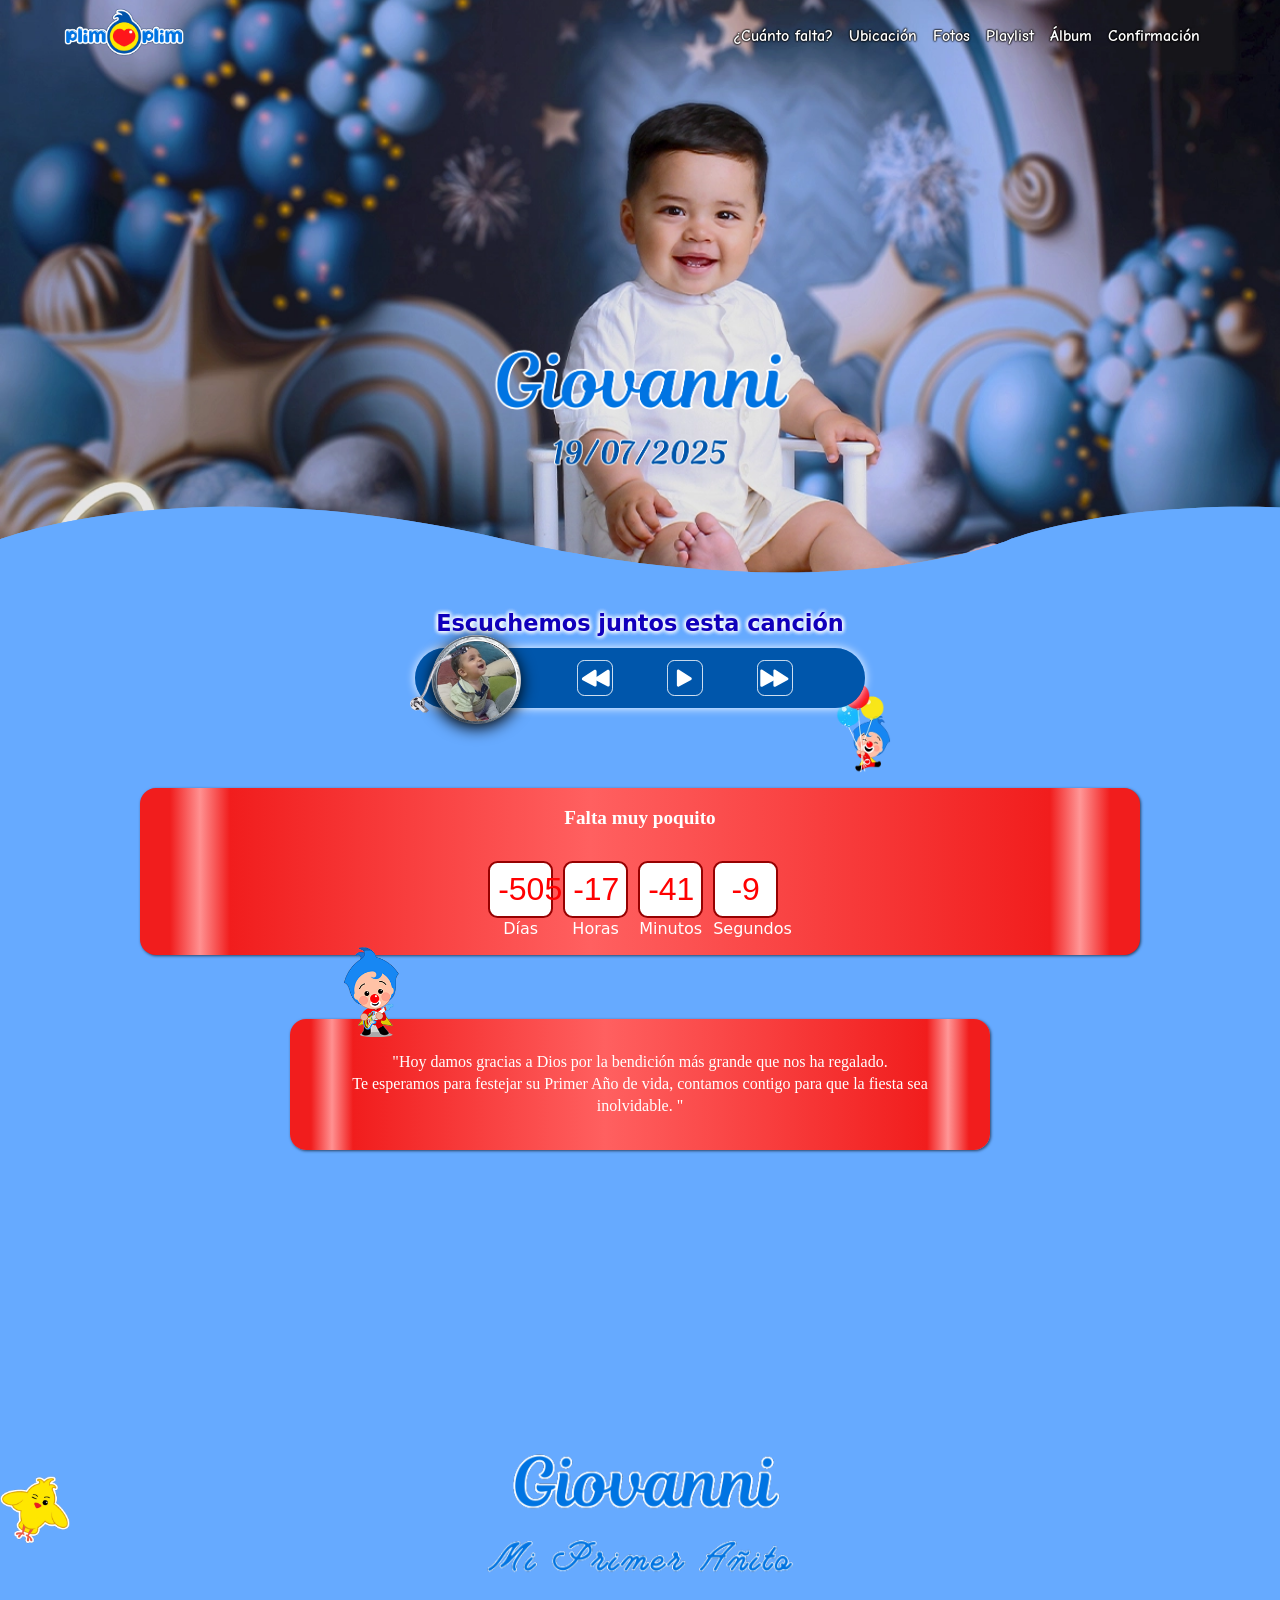
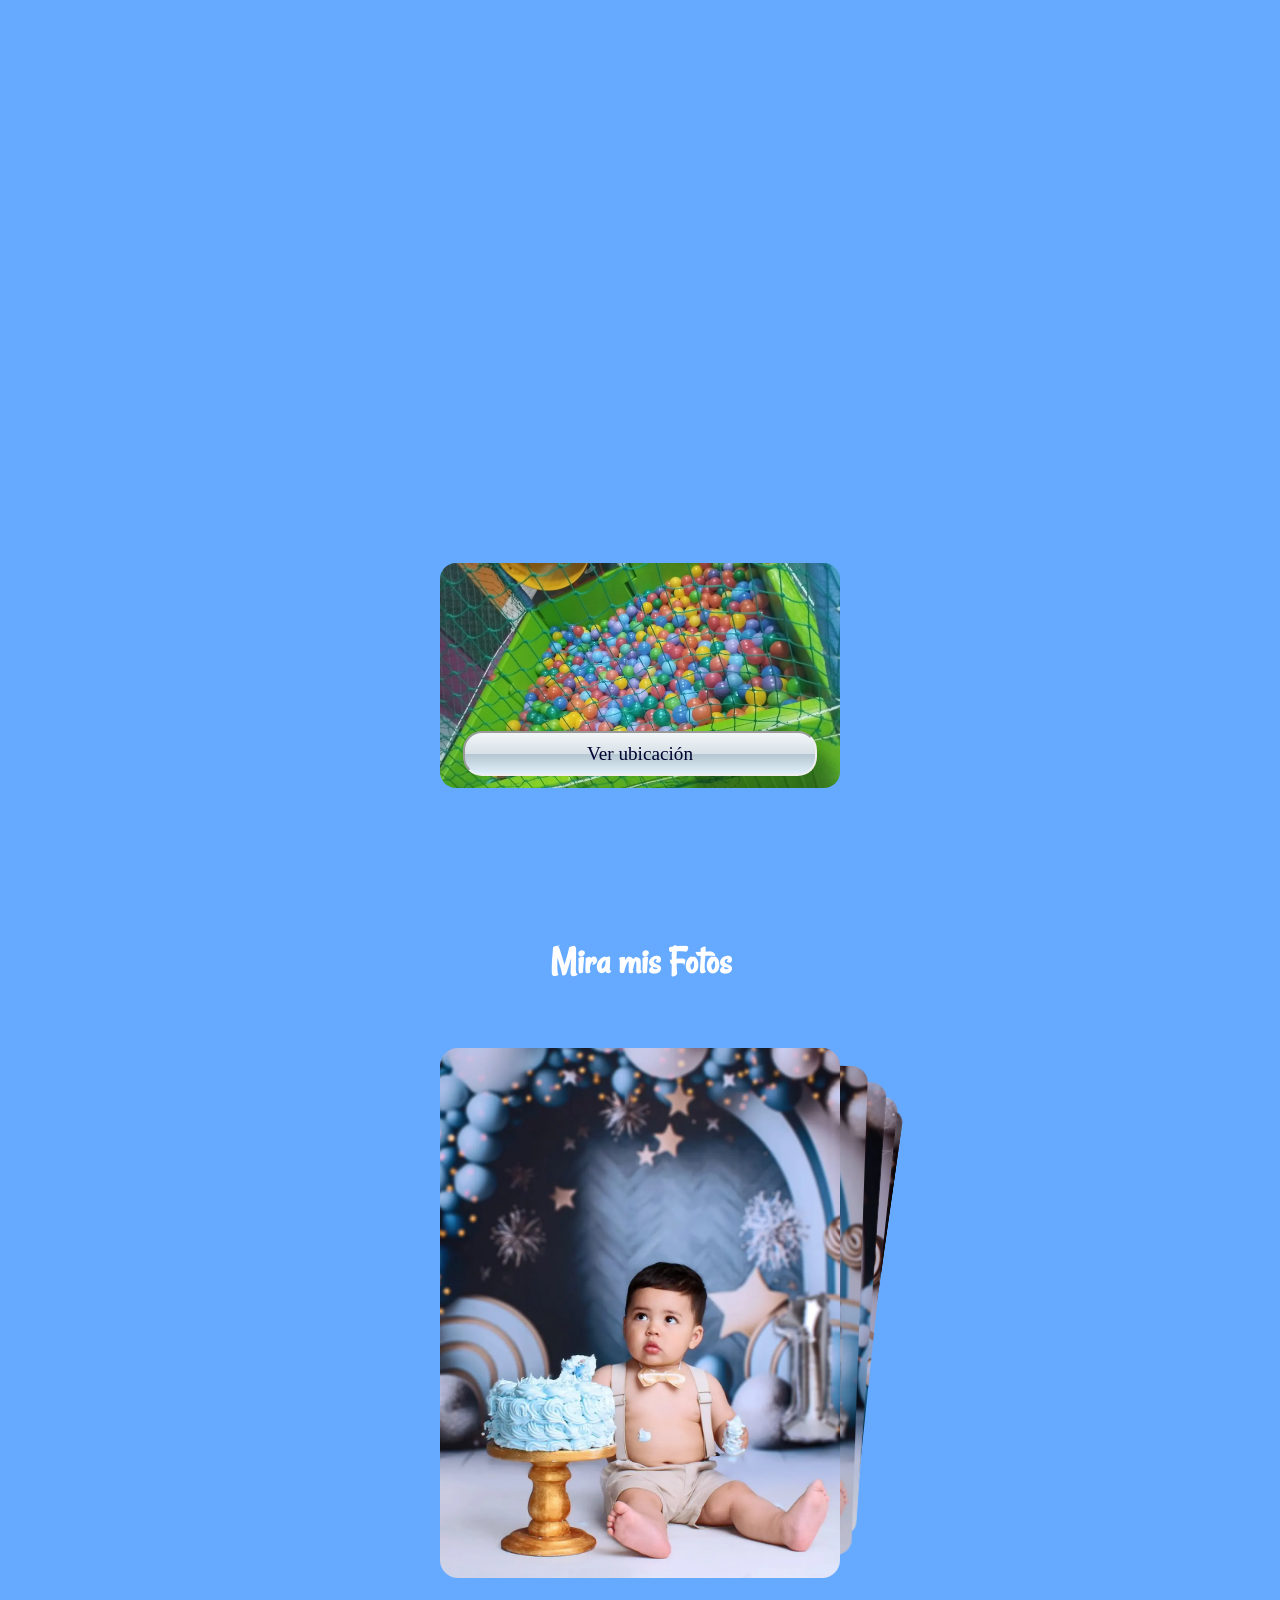
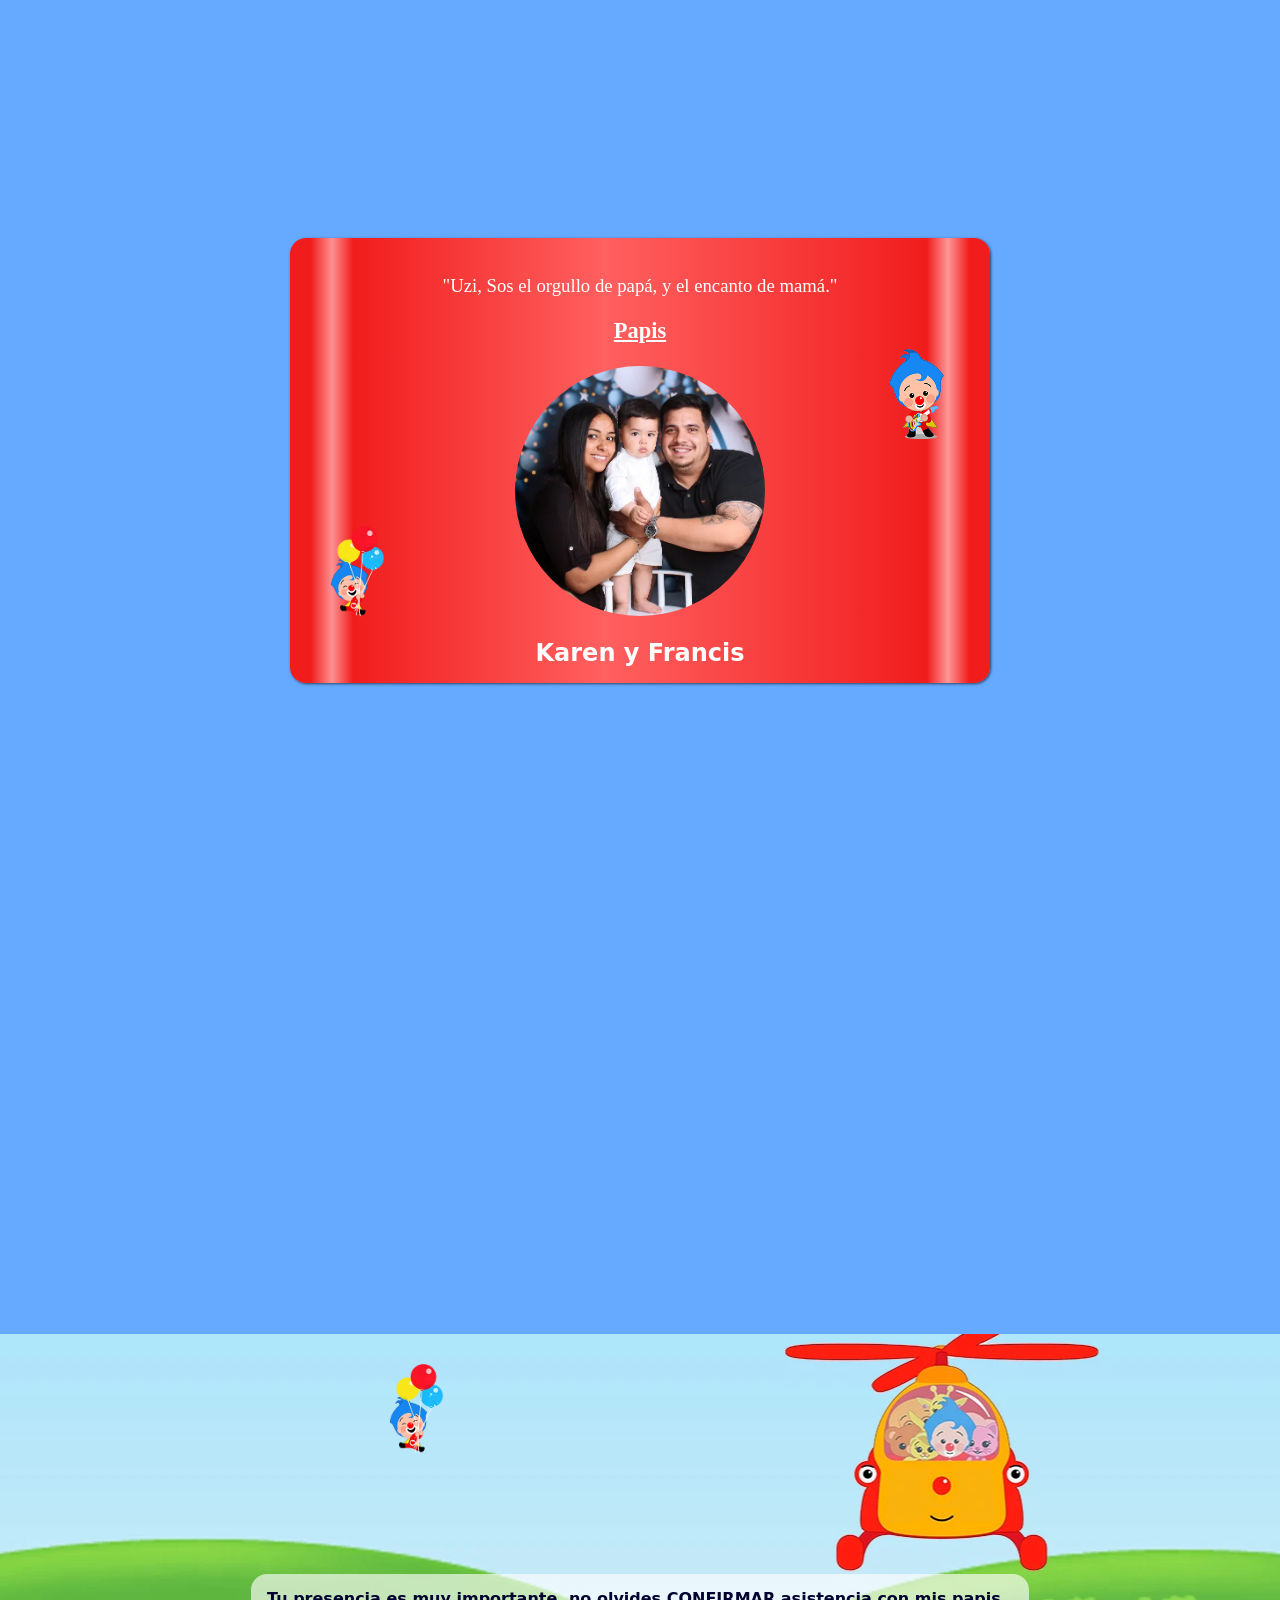
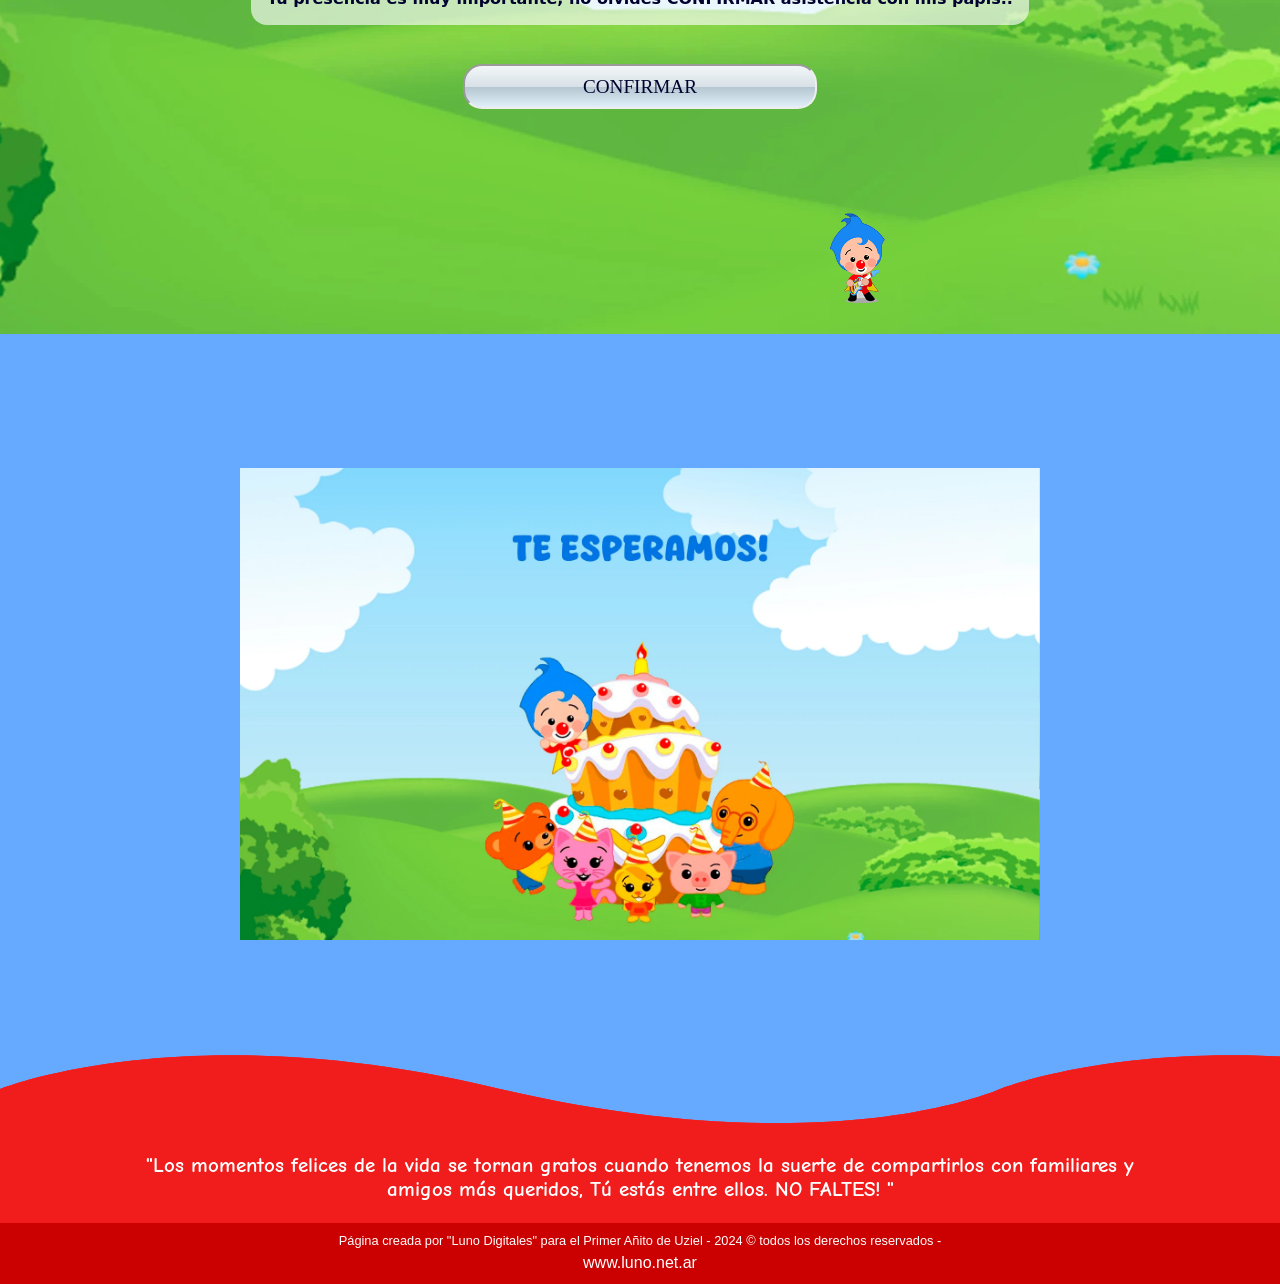
==== commit 93895176: "Update index.html" ====
--- a/index.html
+++ b/index.html
@@ -484,7 +484,7 @@
                 <h3 class="parrafo parrafo--album">
                     Queremos inmortalizar este maravilloso momento, guardando fotos y para ello creamos su propio álbum
                     digital <br> <br>
-                    <a class="boton__cta boton__cta4" href="https://photos.app.goo.gl/62GiKN398RkJR4S86">Compartir
+                    <a class="boton__cta boton__cta4" href="https://photos.app.goo.gl/YtTCPf7UfdU1AH7C6">Compartir
                         fotos</a>
 
                 </h3>
@@ -594,4 +594,4 @@
     <script src="javascript/script.js?v4"></script>
 </body>
 
-</html>+</html>
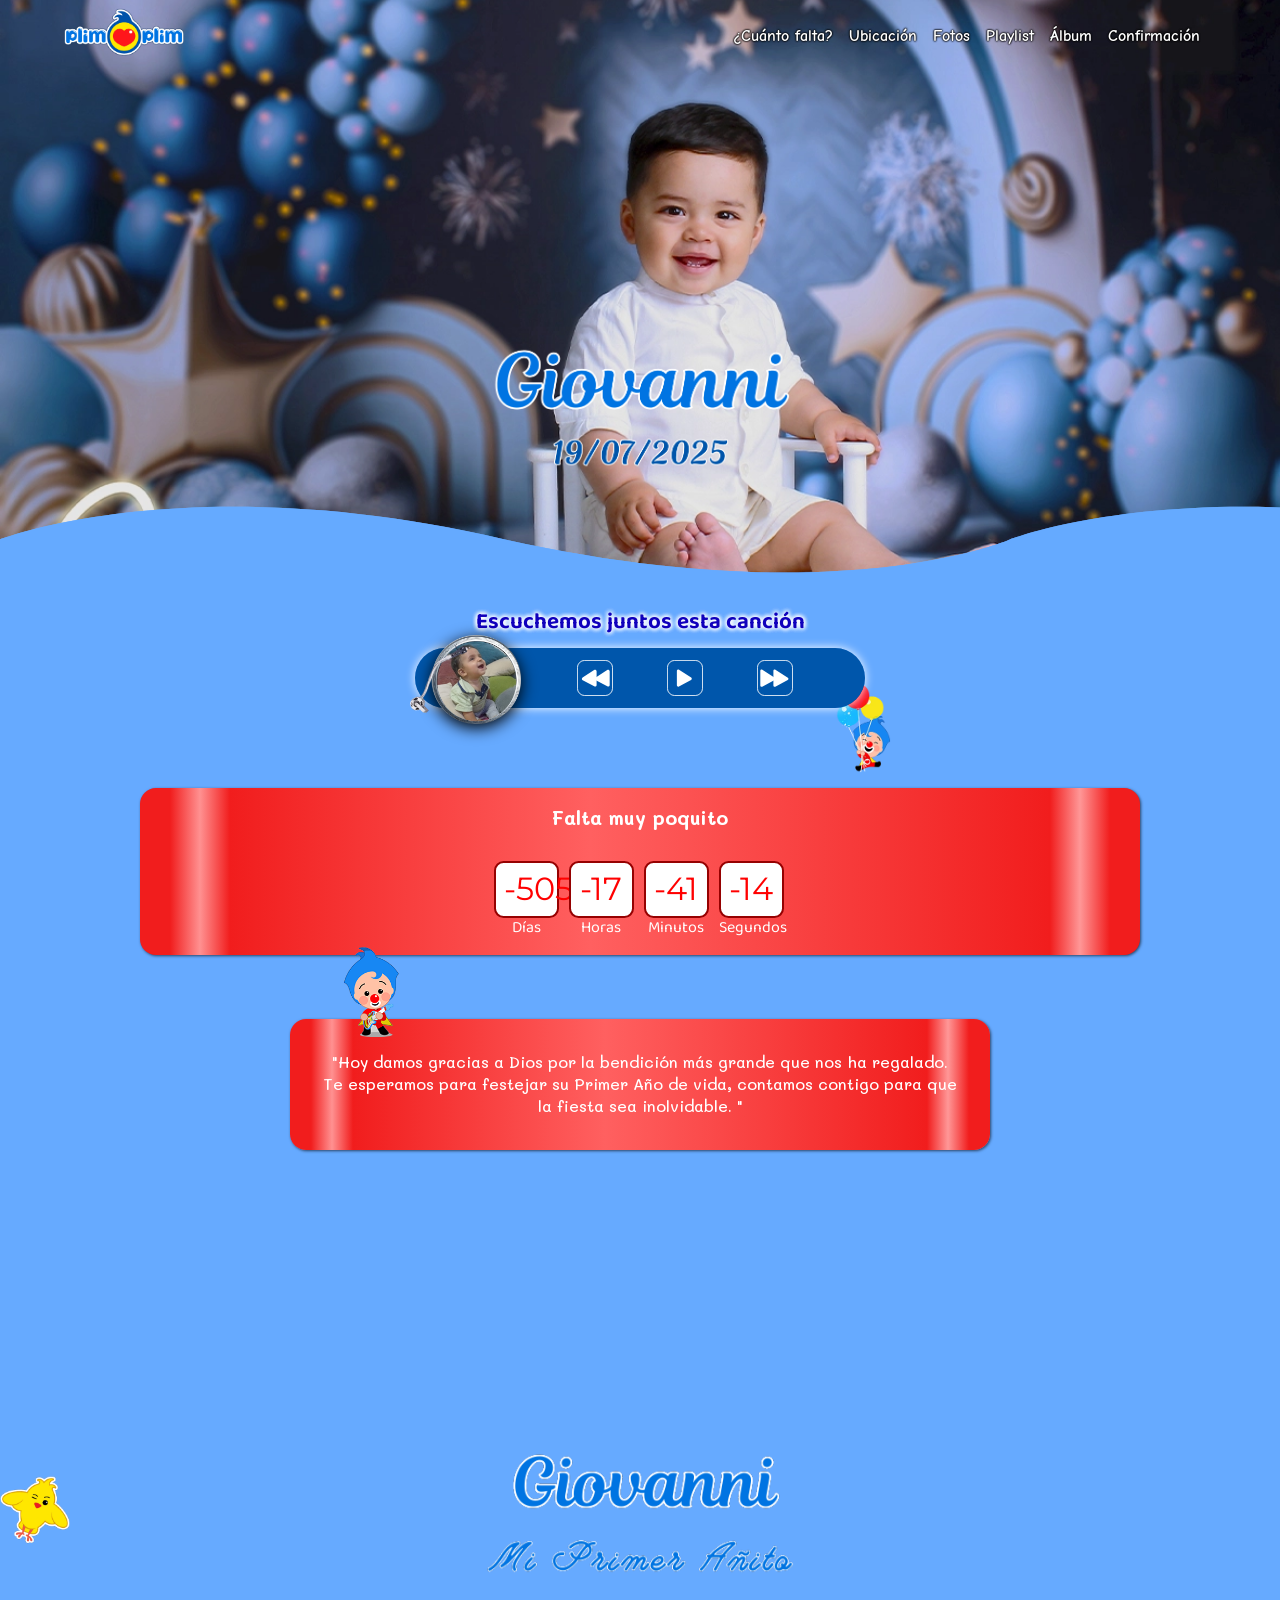
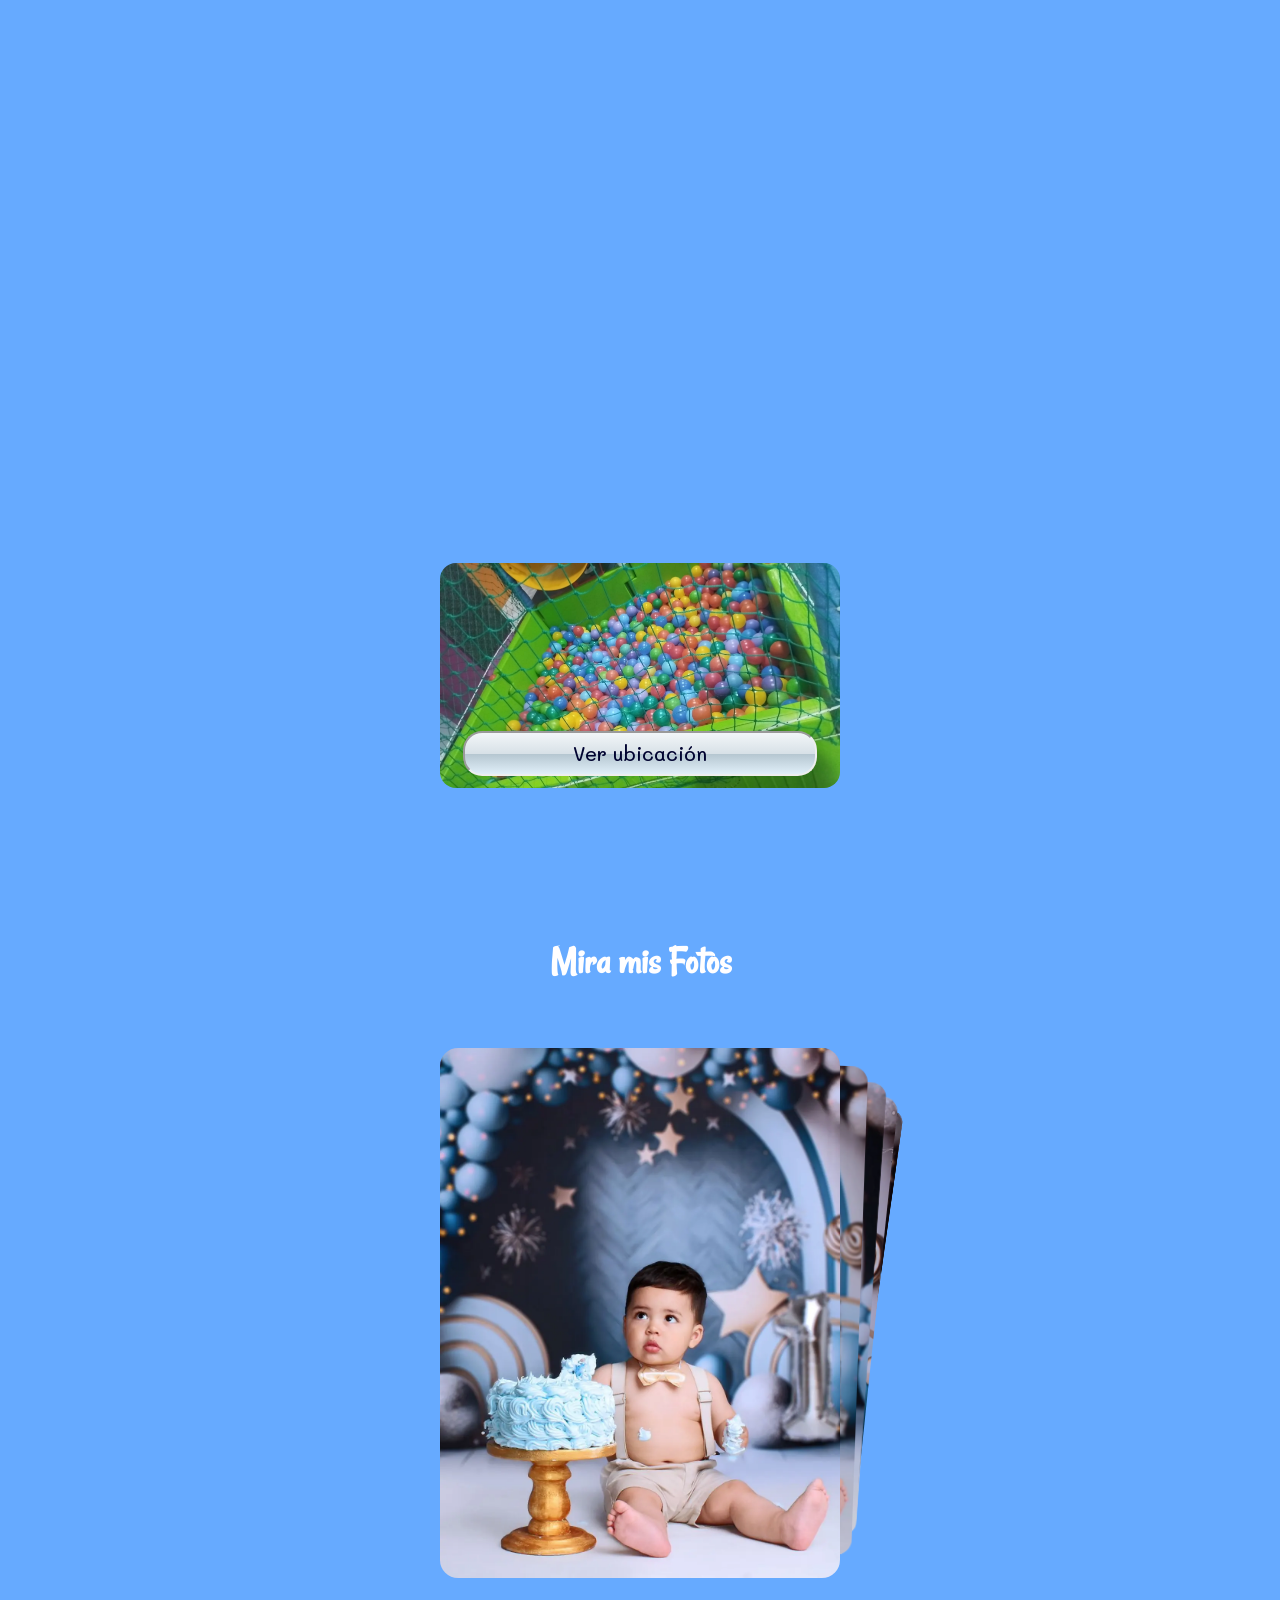
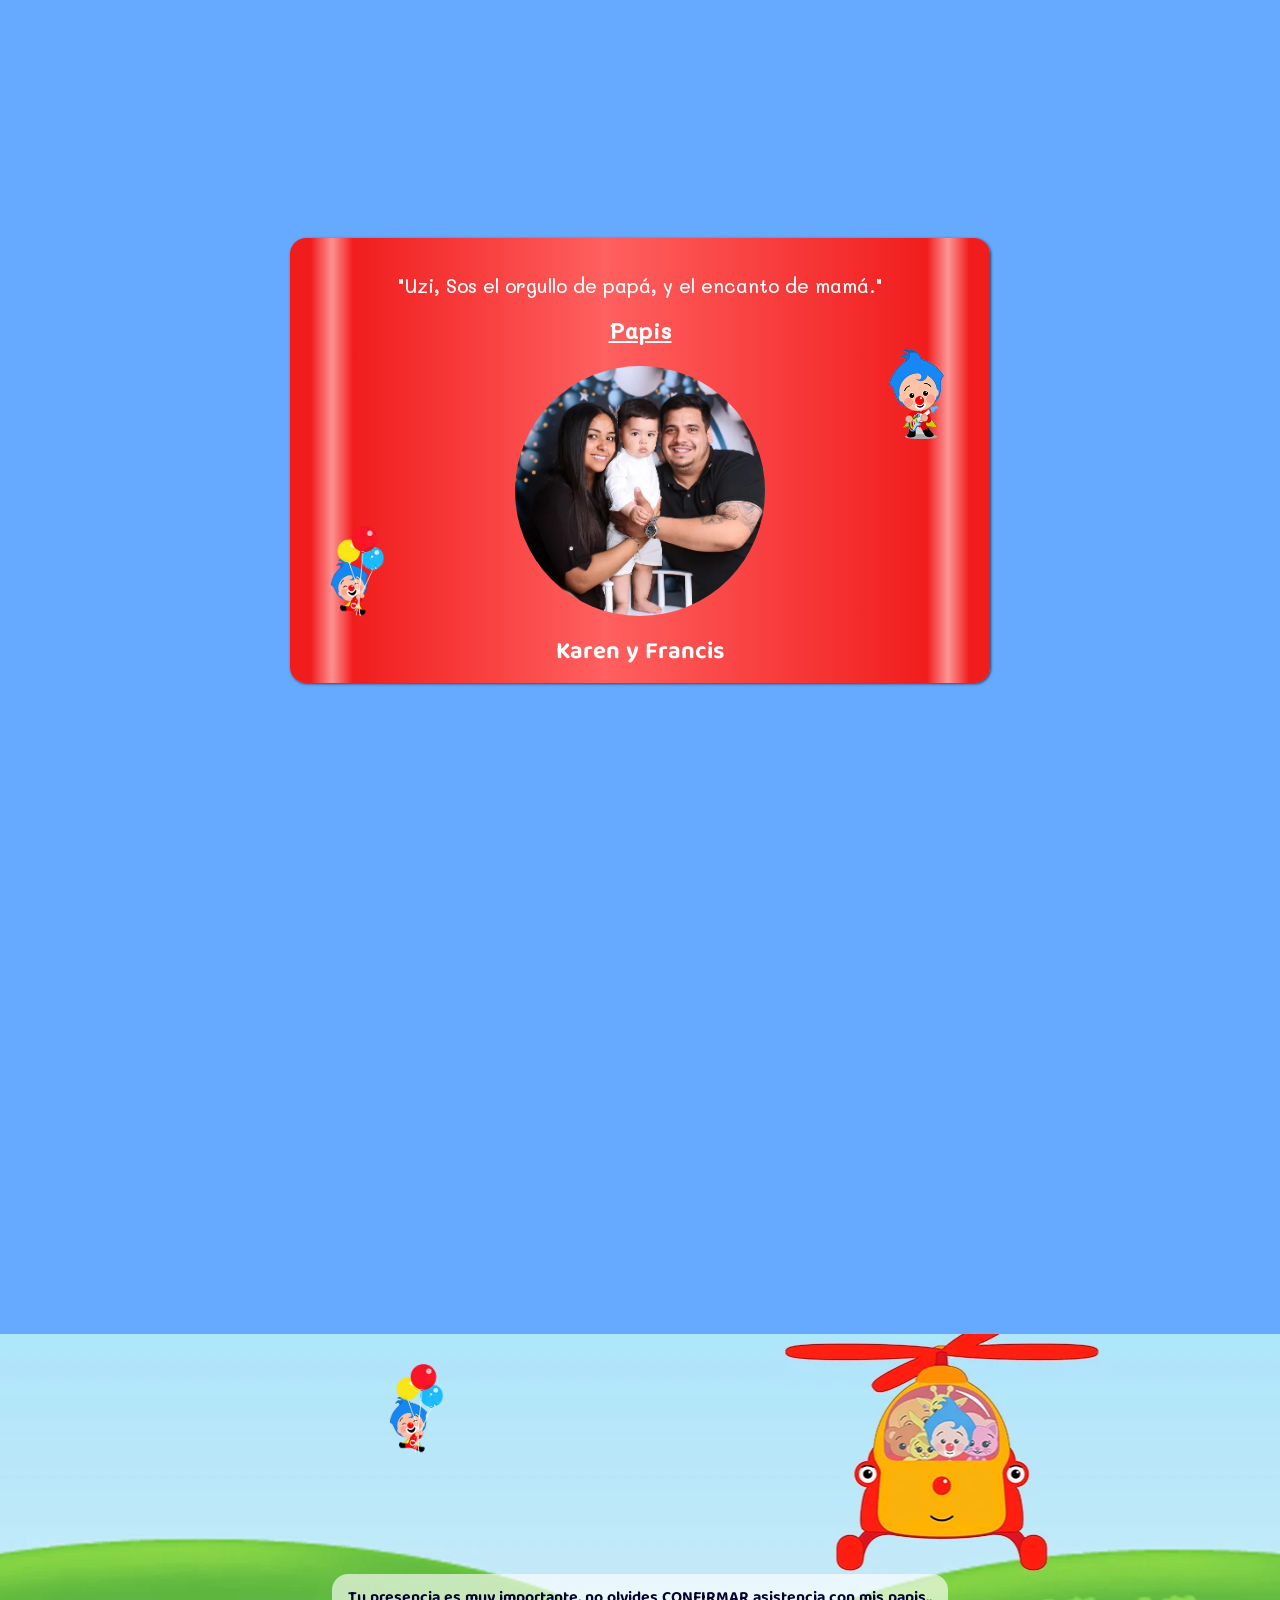
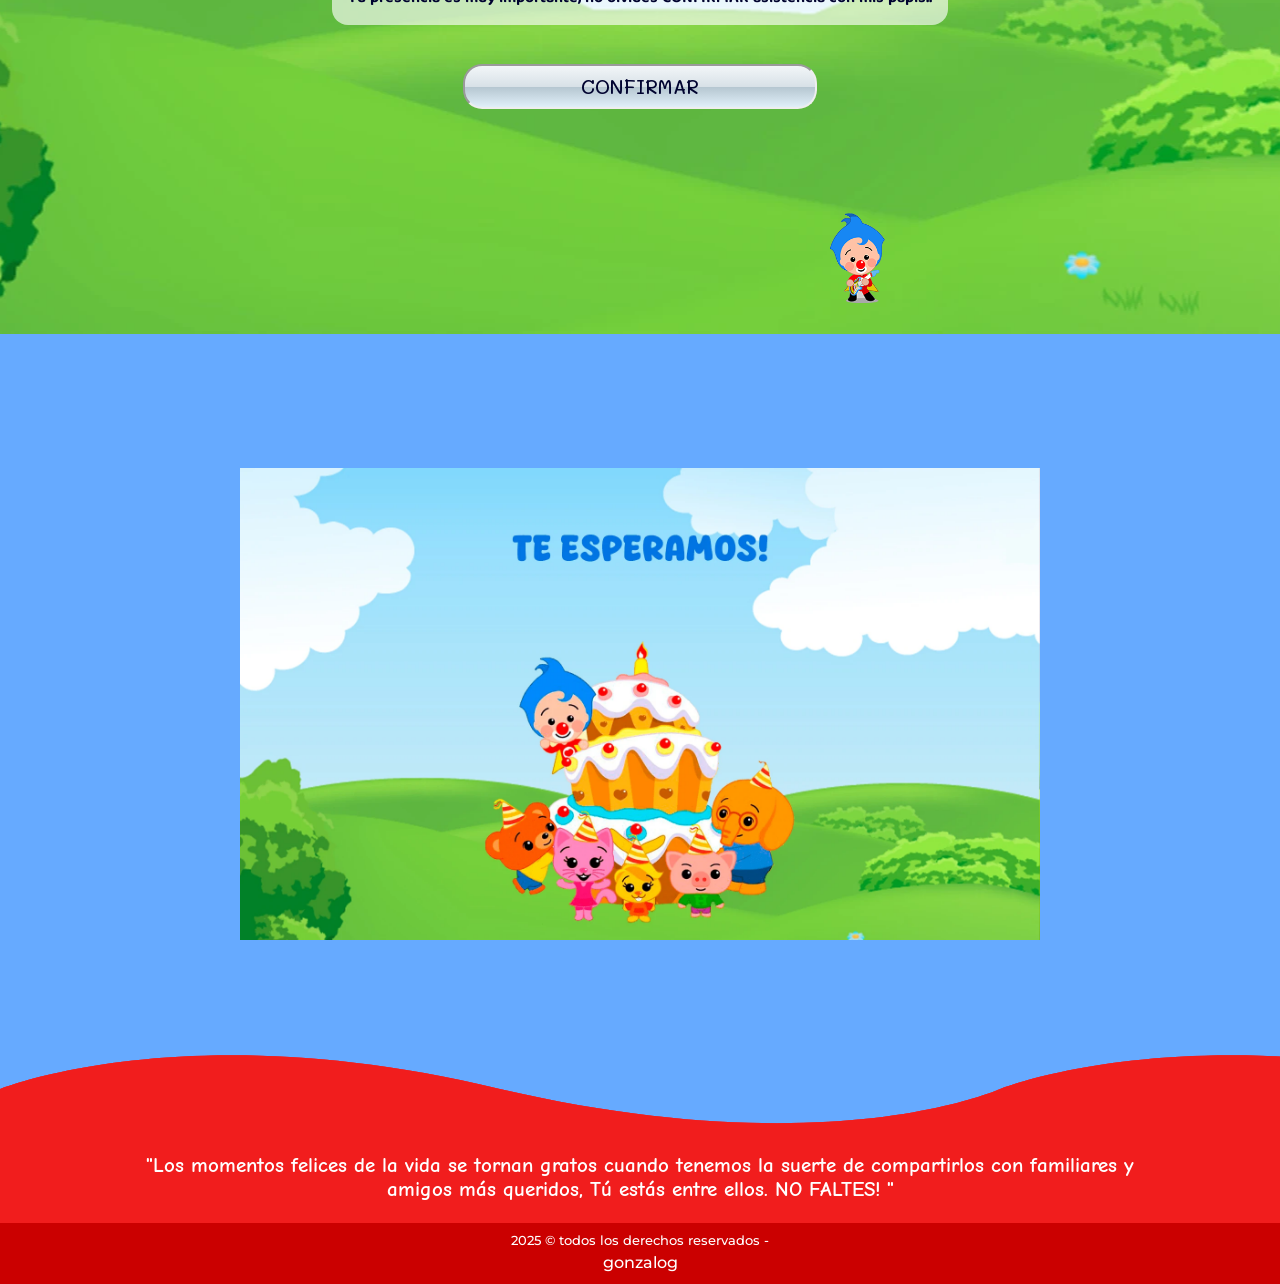
==== commit 6486d73d: "Update index.html" ====
--- a/index.html
+++ b/index.html
@@ -577,11 +577,10 @@
 
     <section class="info" id="info">
         <h6 class="info__text">
-            Página creada por "Luno Digitales" para el Primer Añito de Uziel - 2024 &copy todos los derechos
-            reservados
+            2025 &copy todos los derechos reservados
             - <br>
-            <a class="info__link" href="https://www.luno.net.ar/">
-                www.luno.net.ar
+            <a class="info__link" href="https://www.instagram.com/gonzalo_g16?igsh=M3l1MHJscjk1MGZ6">
+                gonzalog
             </a>
         </h6>
 
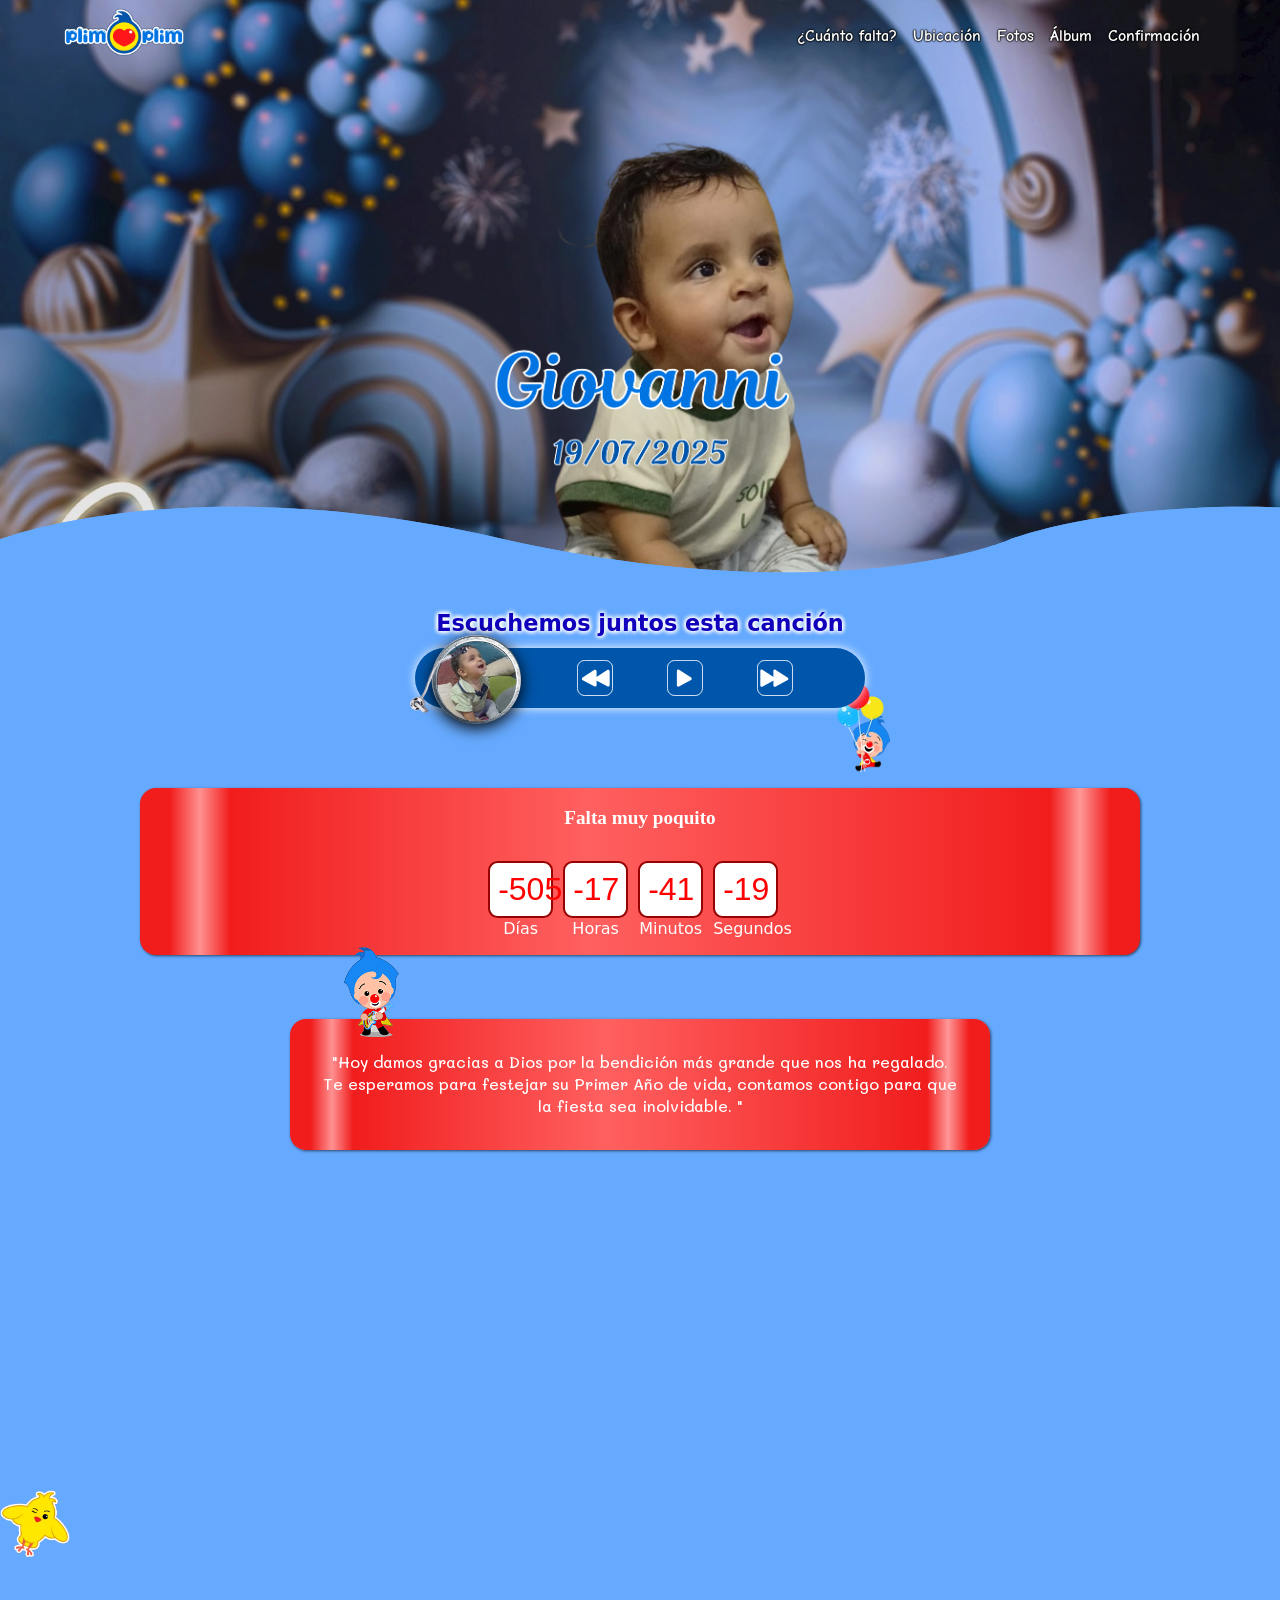
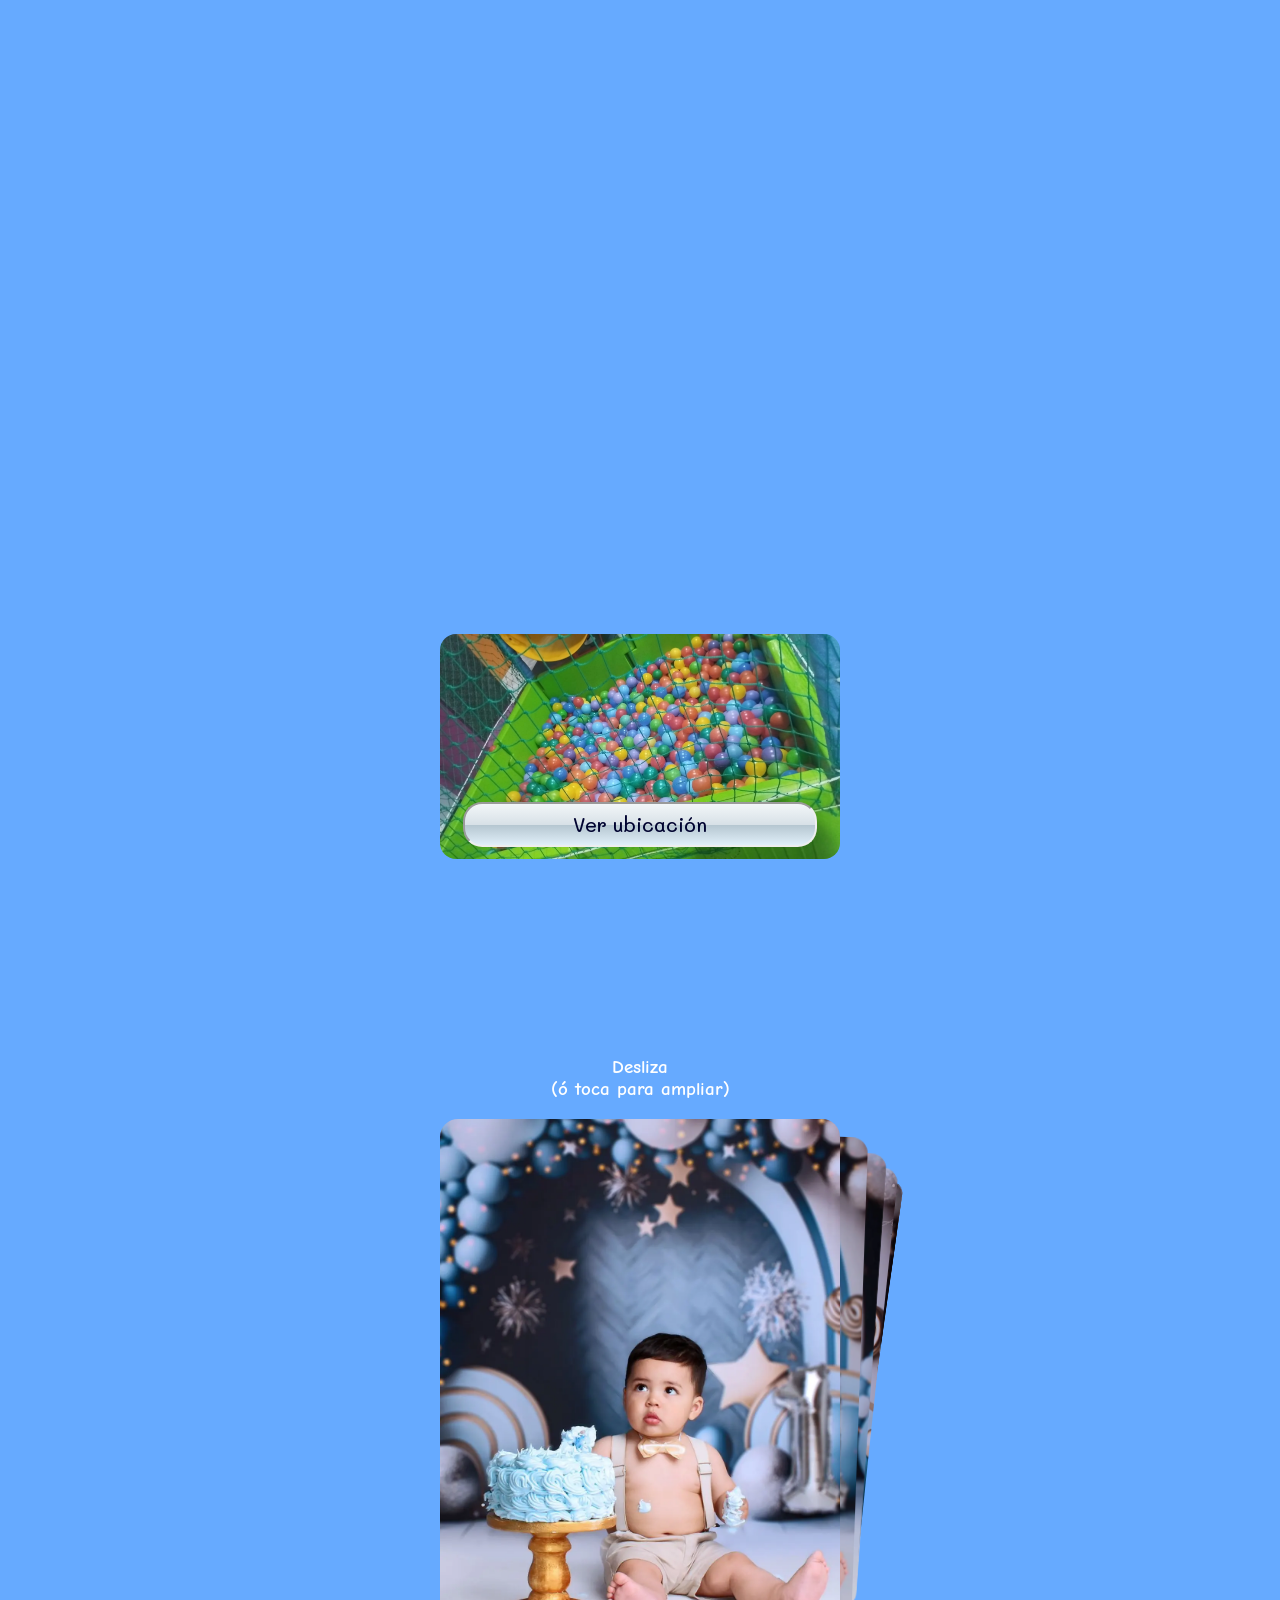
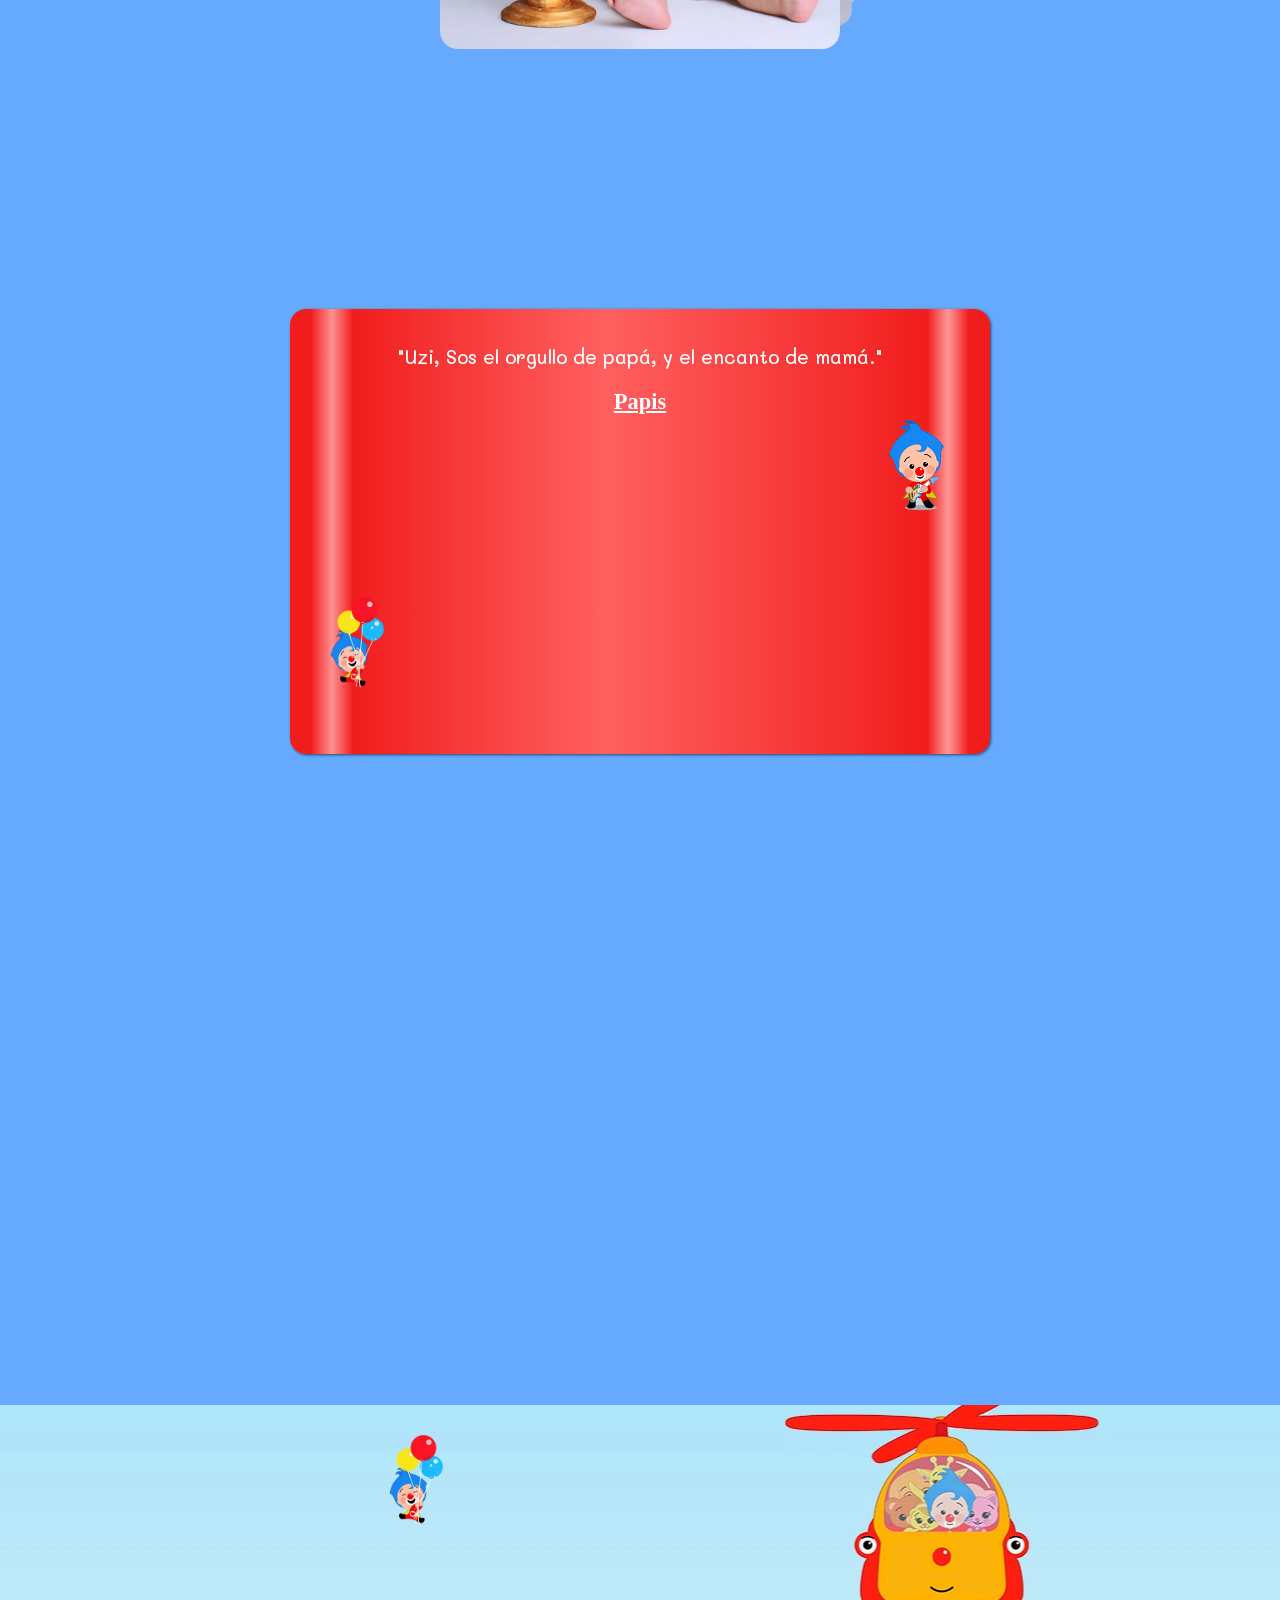
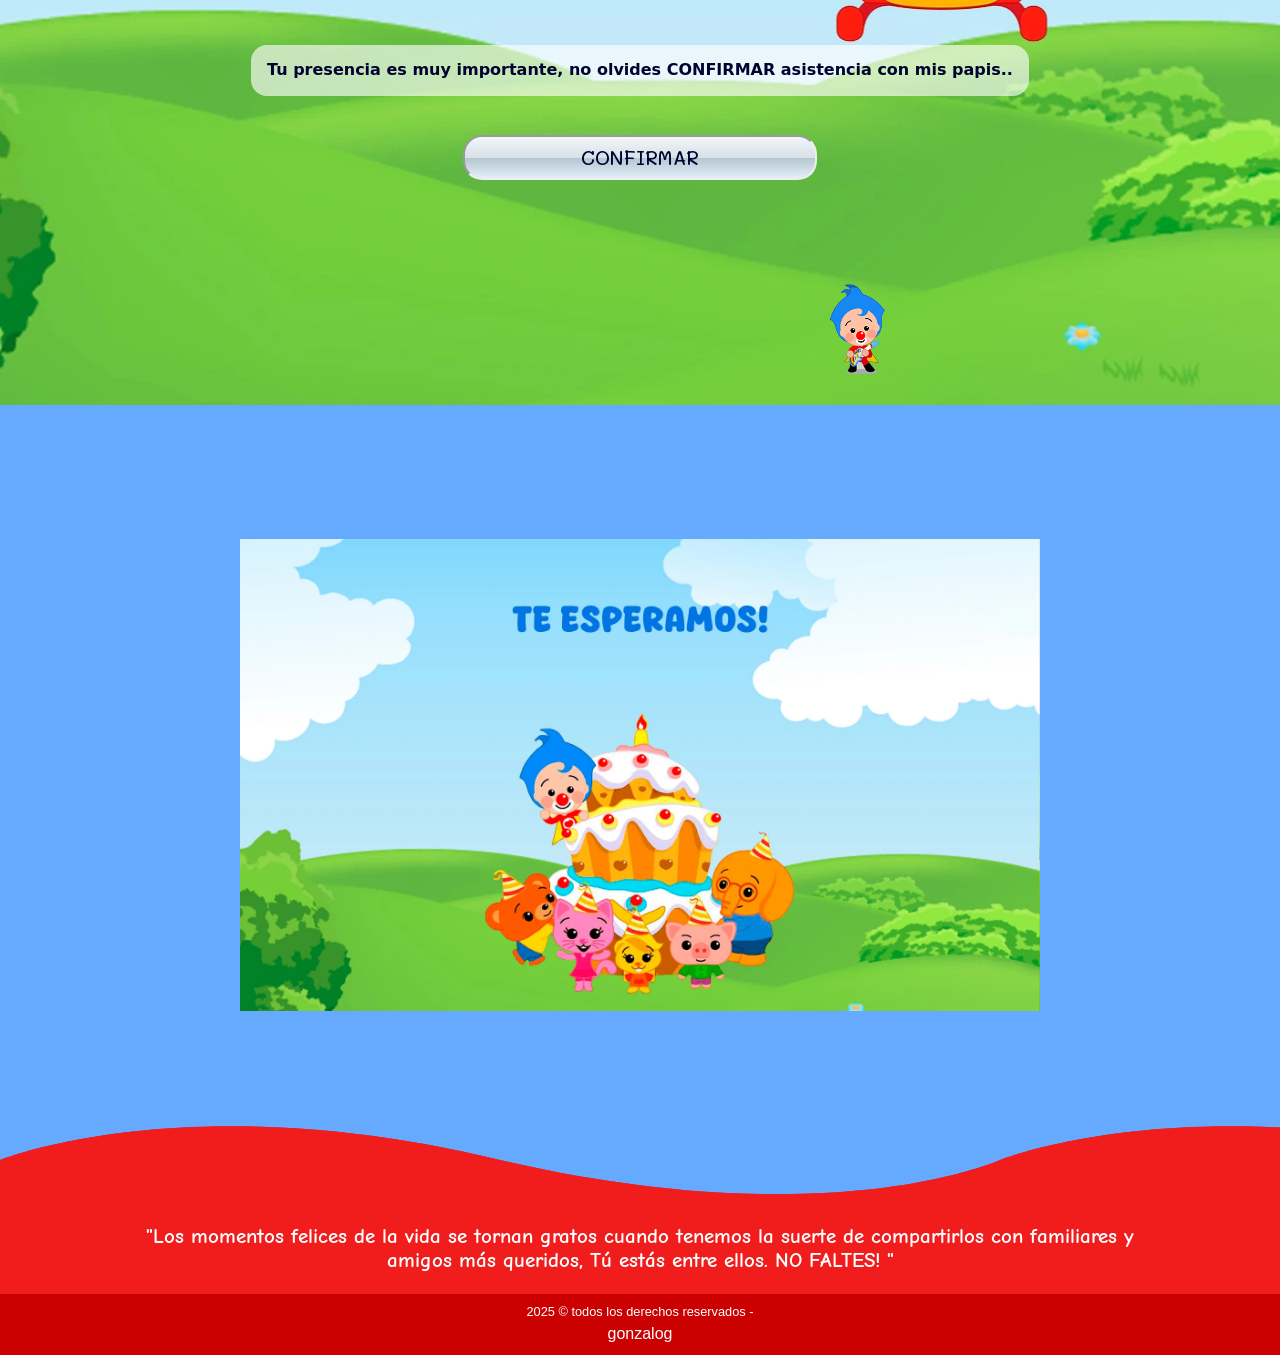
==== commit 5c268f50: "Update index.html" ====
--- a/index.html
+++ b/index.html
@@ -68,9 +68,11 @@
                 <li class="nav__links">
                     <a class="nav__link" href="#fotos">Fotos</a>
                 </li>
+                <!--
                 <li class="nav__links">
                     <a class="nav__link" href="#playlist">Playlist</a>
                 </li>
+                -->
                 <li class="nav__links">
                     <a class="nav__link" href="#albumDigital">Álbum</a>
                 </li>
@@ -170,9 +172,9 @@
             <img src="assets/imagenes/vectorTOP.webp" alt="" class="name__img" data-aos="flip-right">
 
             <img class="abeja" src="assets/imagenes/abeja1.webp" alt="">
-
+            <!--
             <img class="vectorTOP__title" src="assets/imagenes/nombre.webp" alt="">
-
+            -->
 
         </section>
 
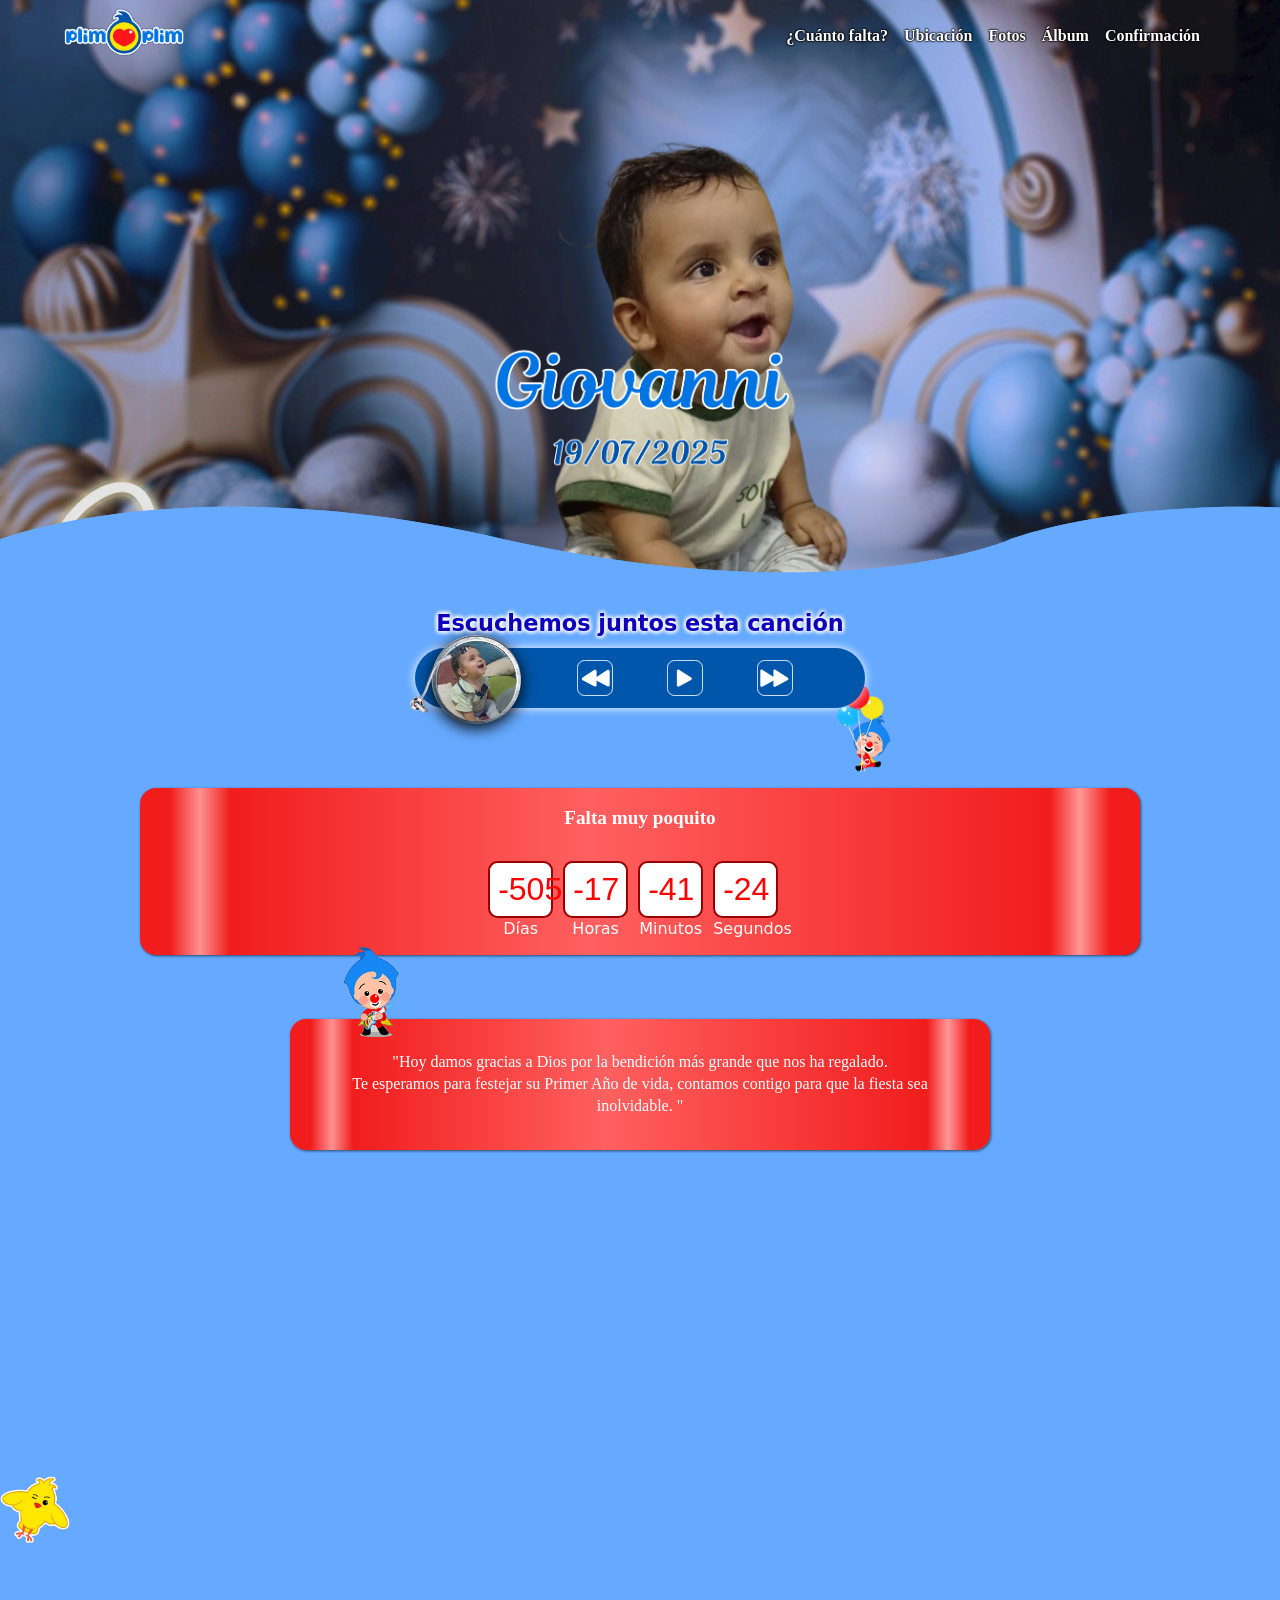
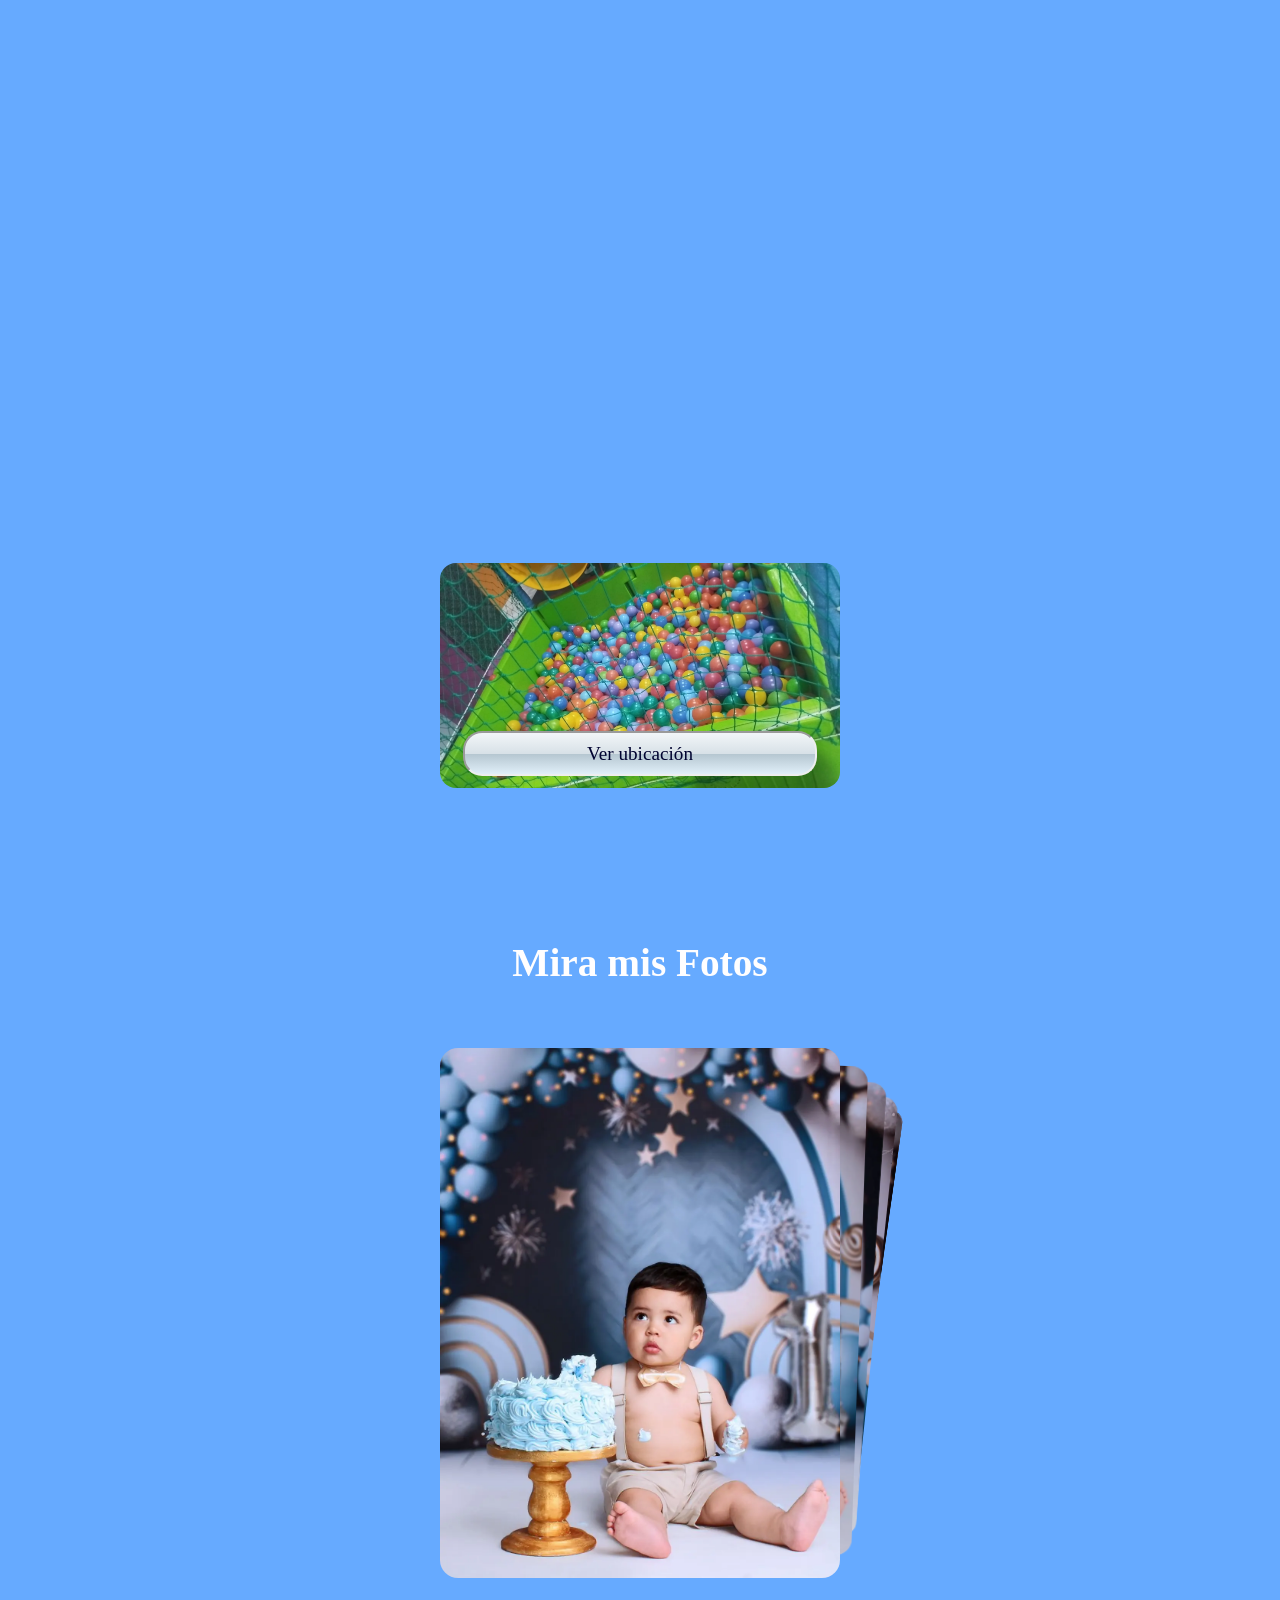
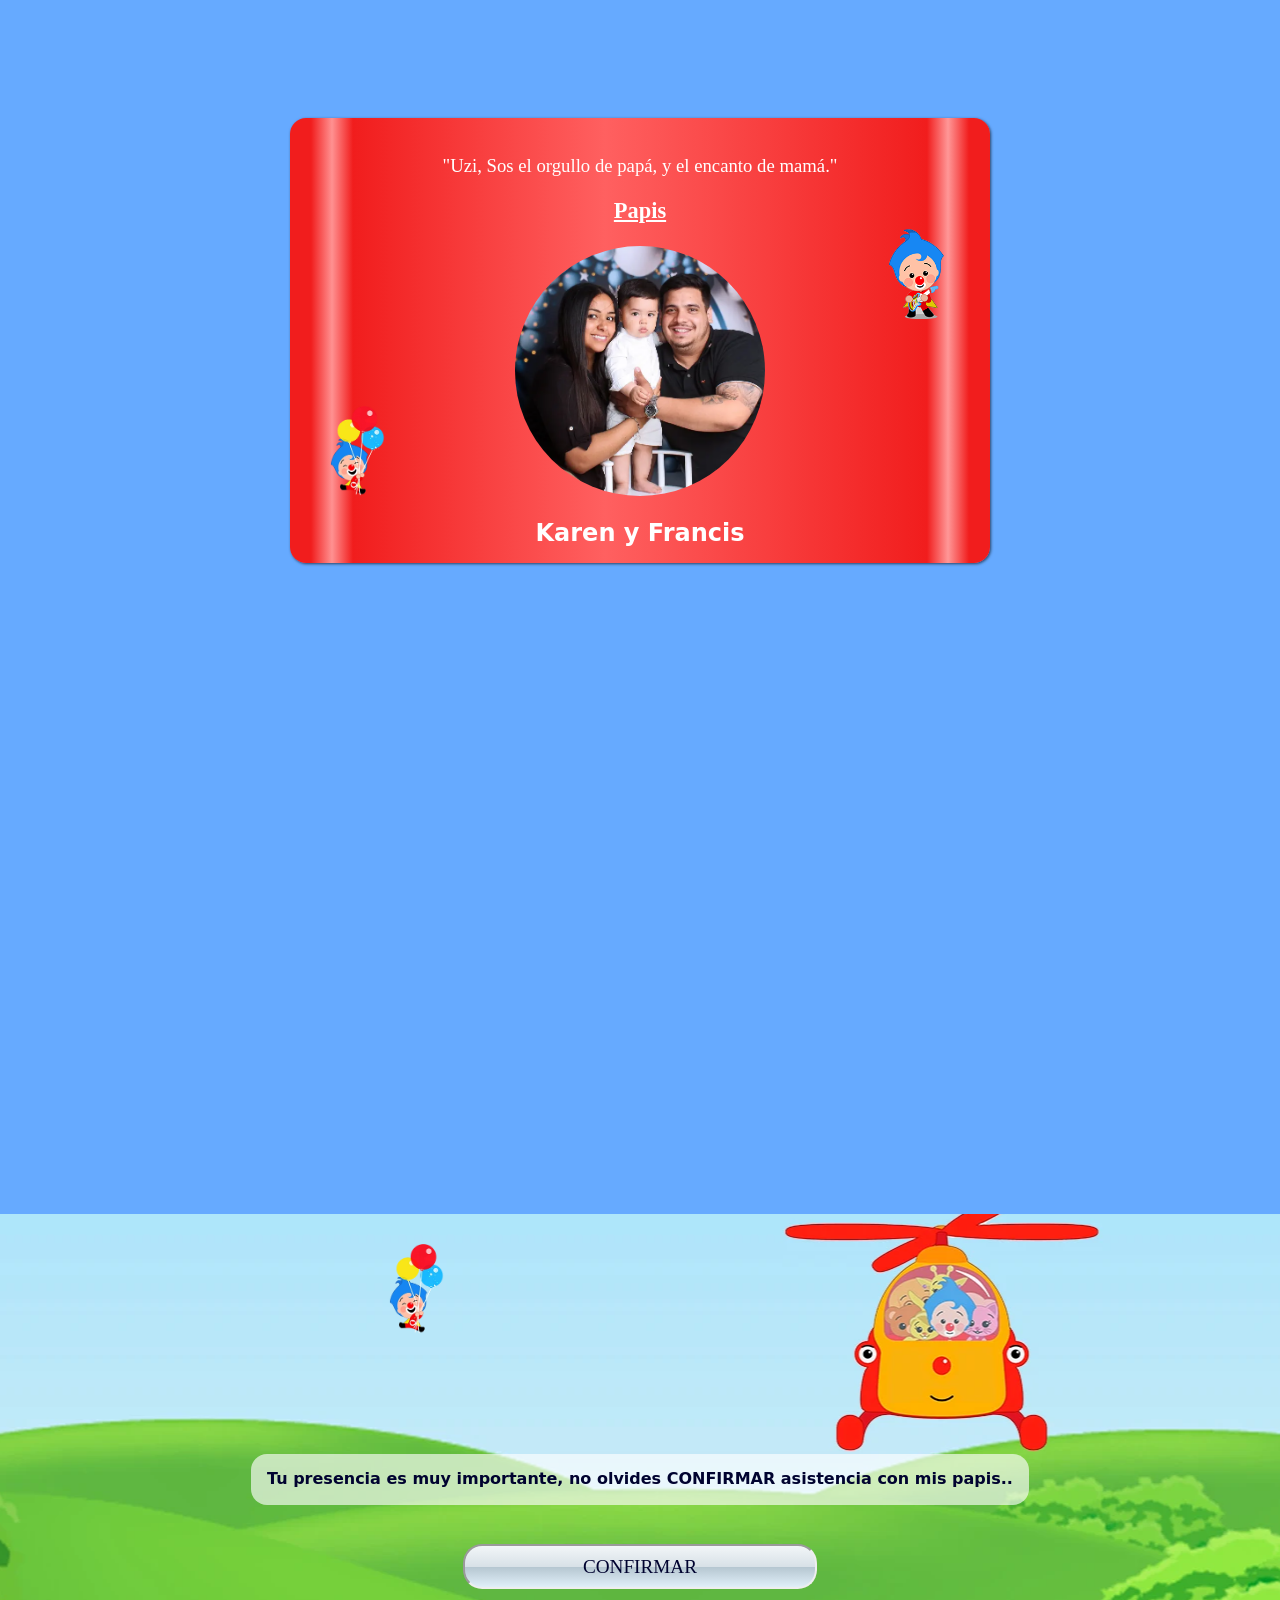
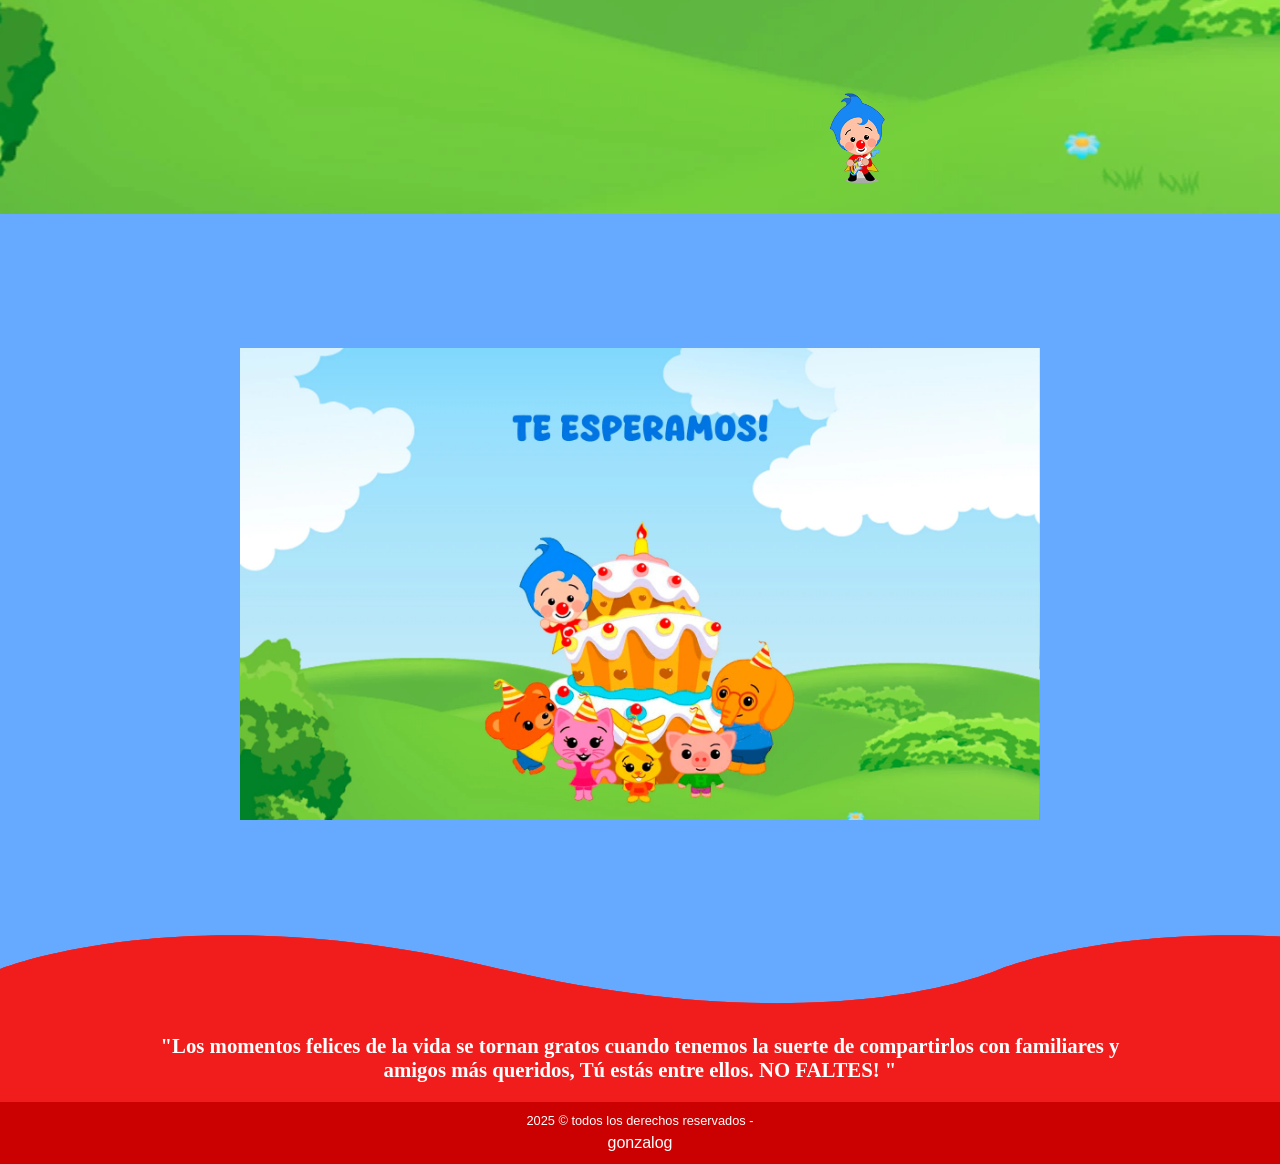
==== commit 303b9af3: "Update index.html" ====
--- a/index.html
+++ b/index.html
@@ -417,10 +417,10 @@
             </div>
         </section> -->
 
-        <!-- separador: -->
+        <!-- separador:
         <img class="img__separador" src="assets/imagenes/SEPARADOR copia.webp" id="playlist" alt=""
             data-aos="flip-right">
-        <!-- separador: -->
+        separador: -->
 
         <section class="agradecimiento  contenedor">
 
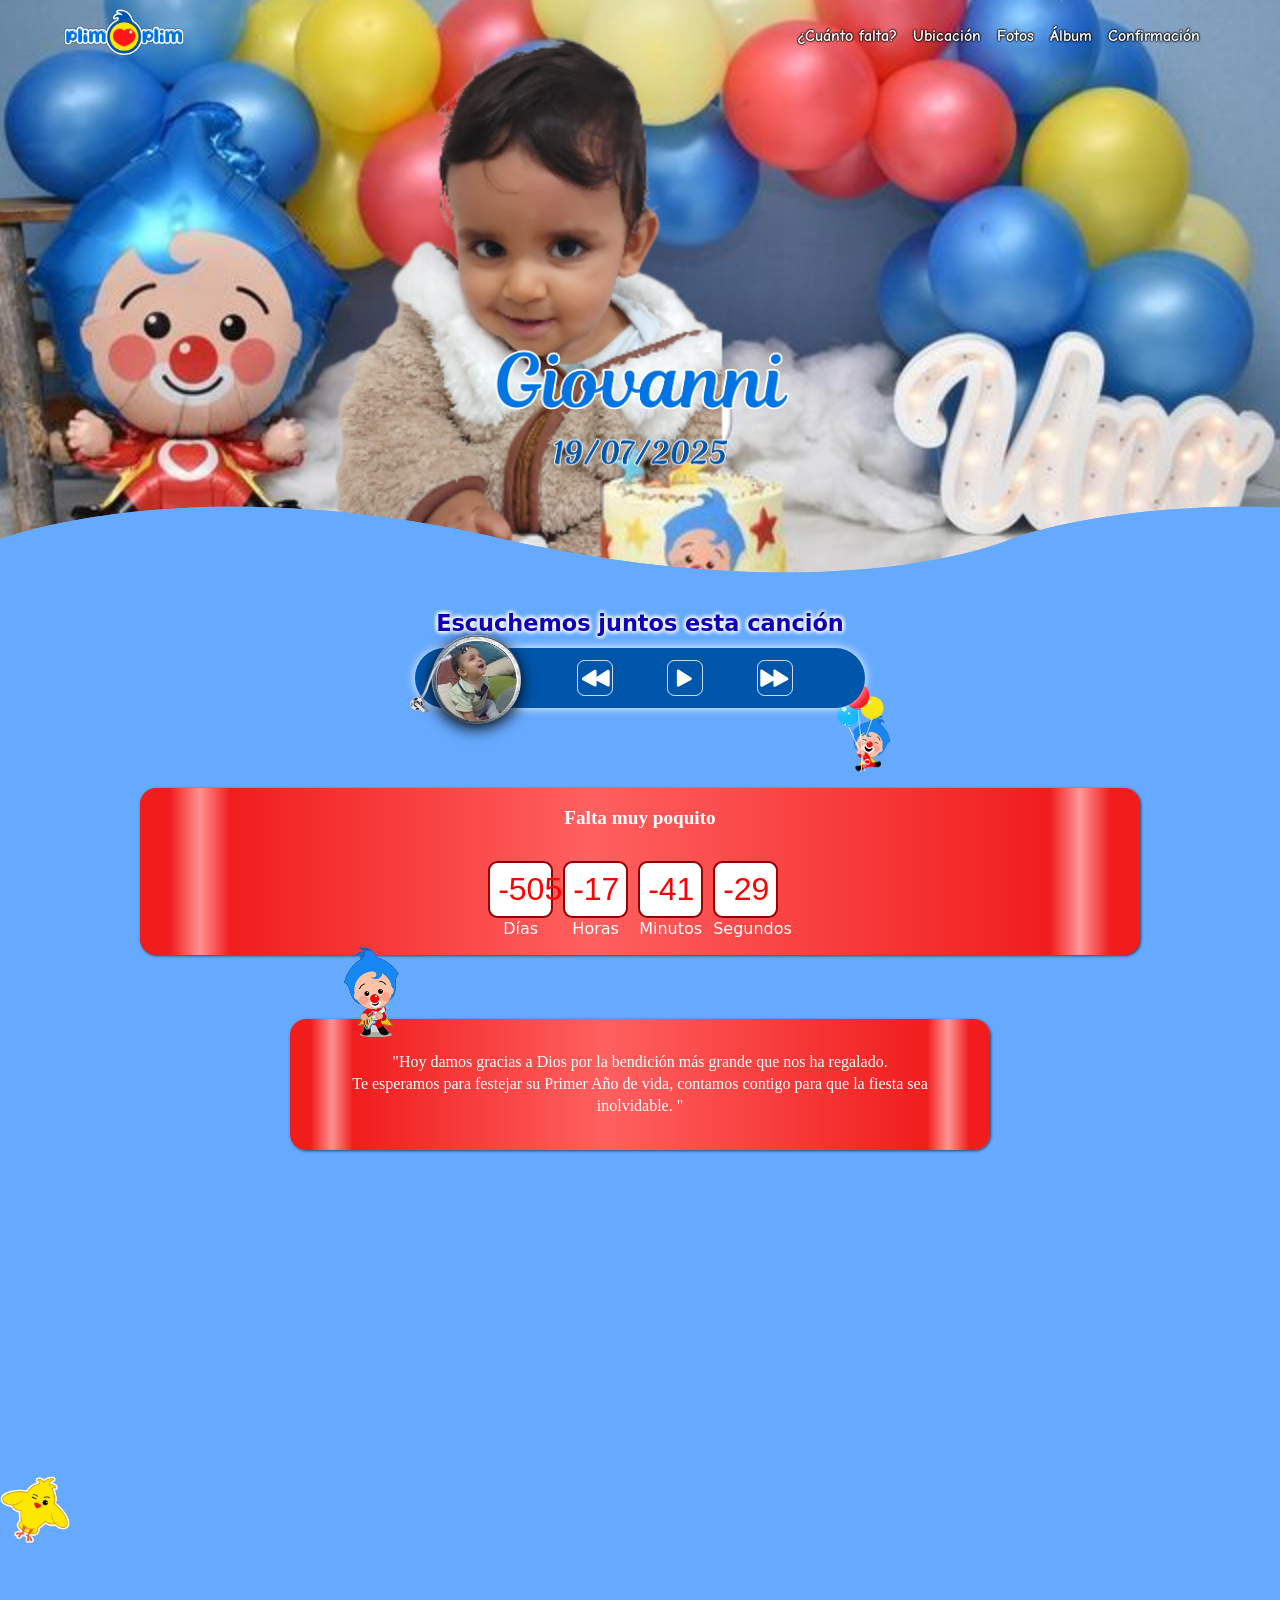
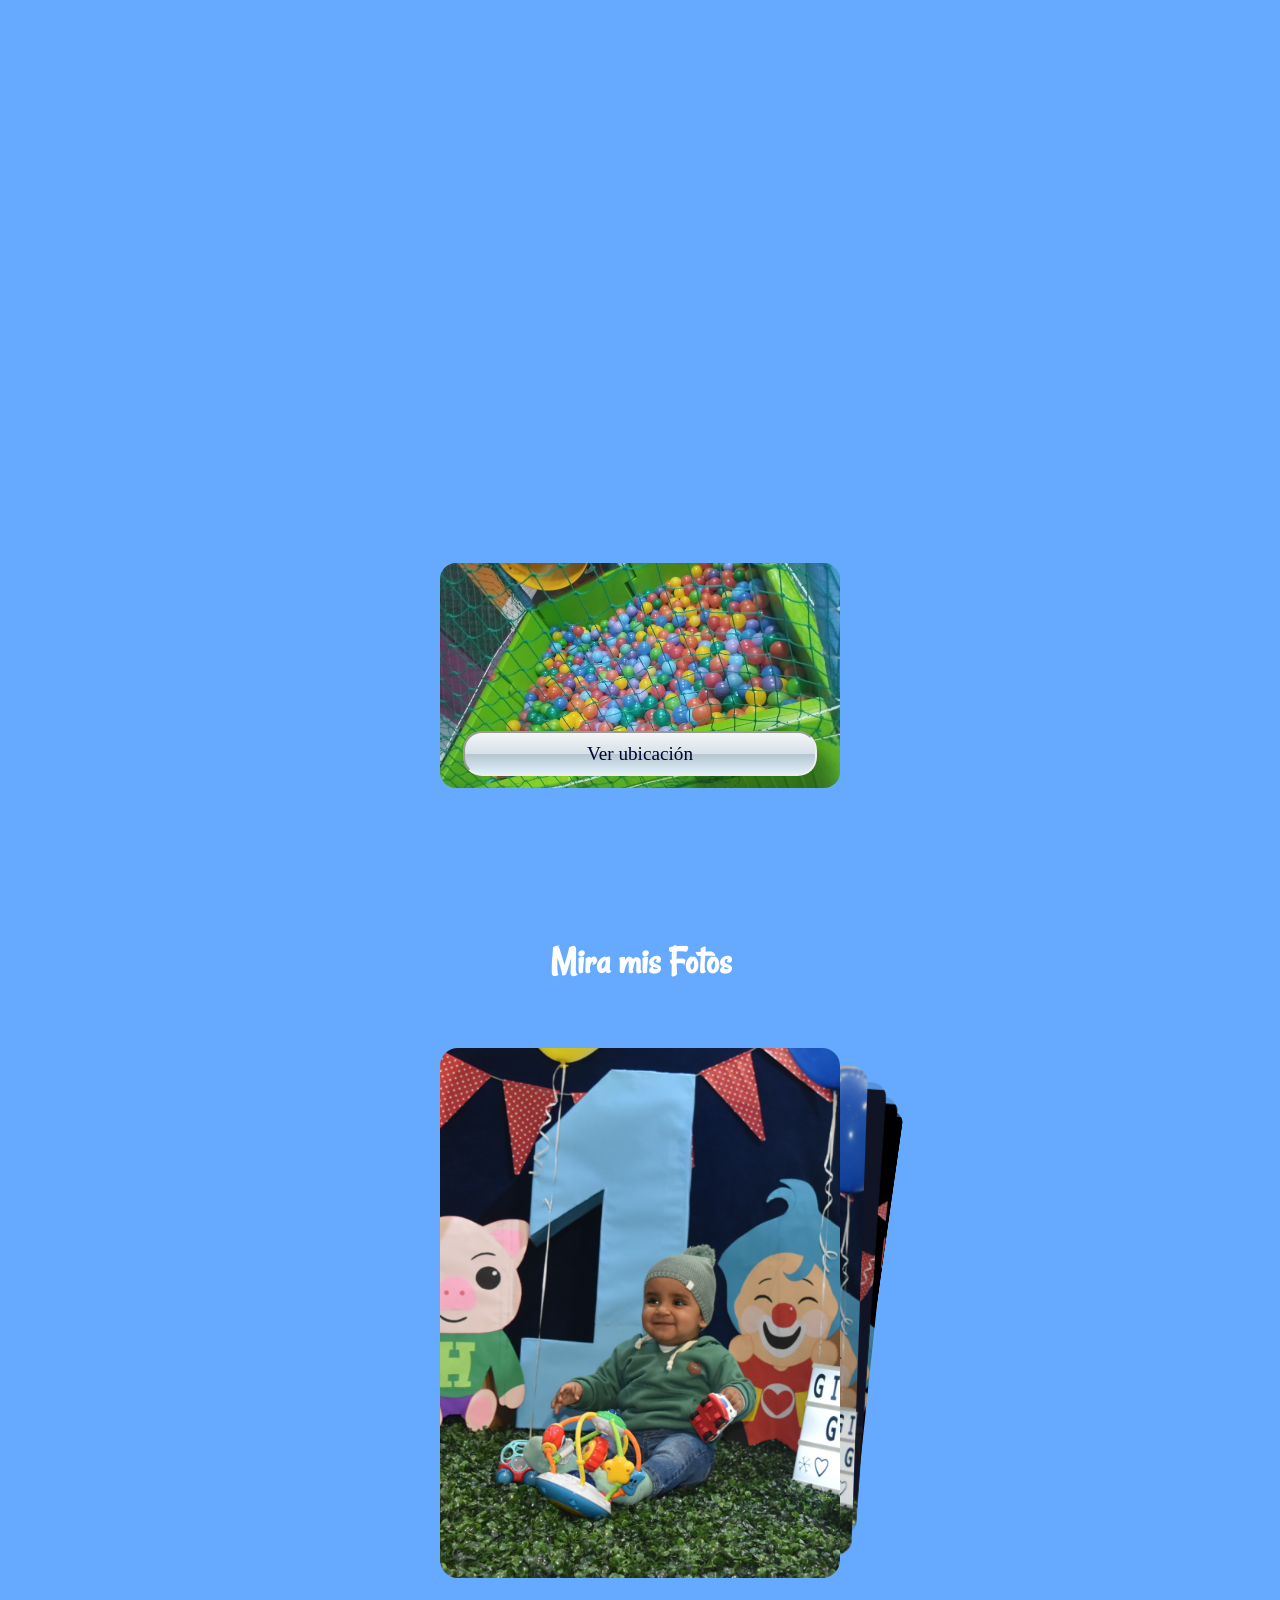
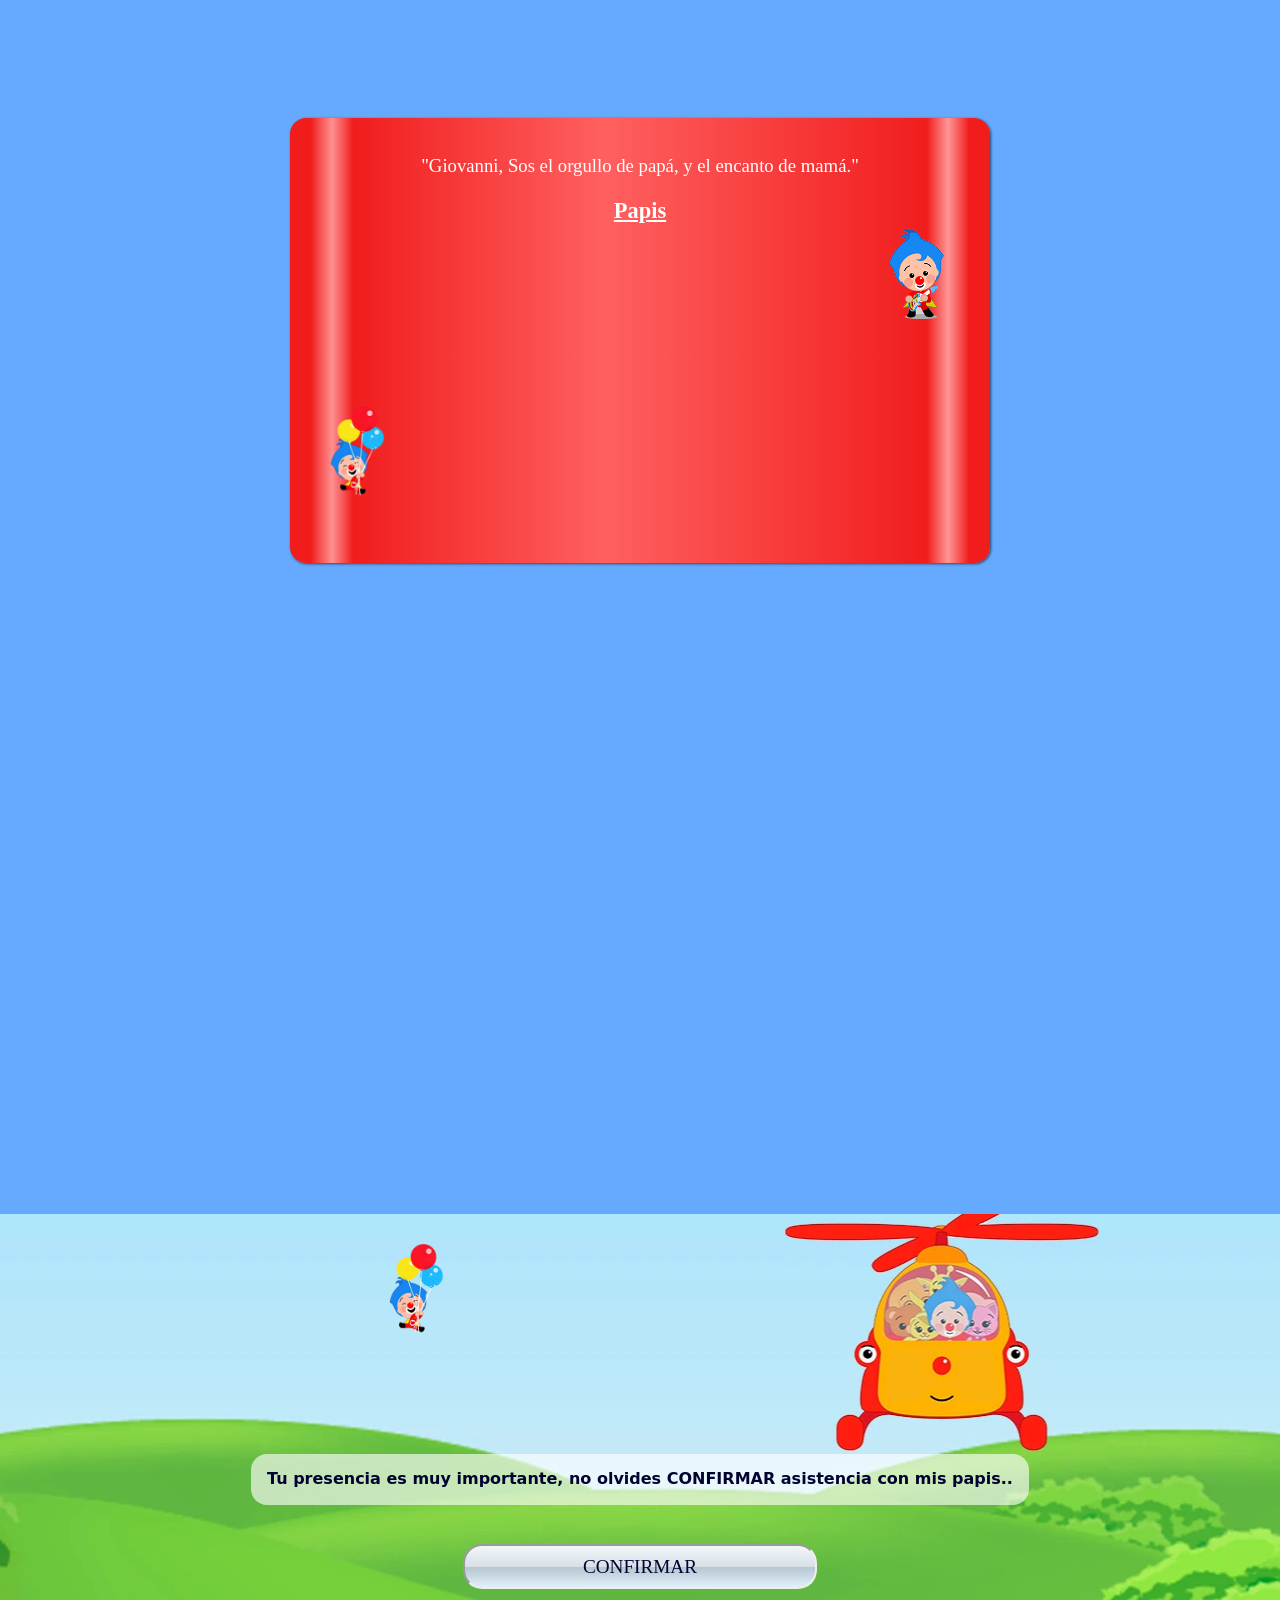
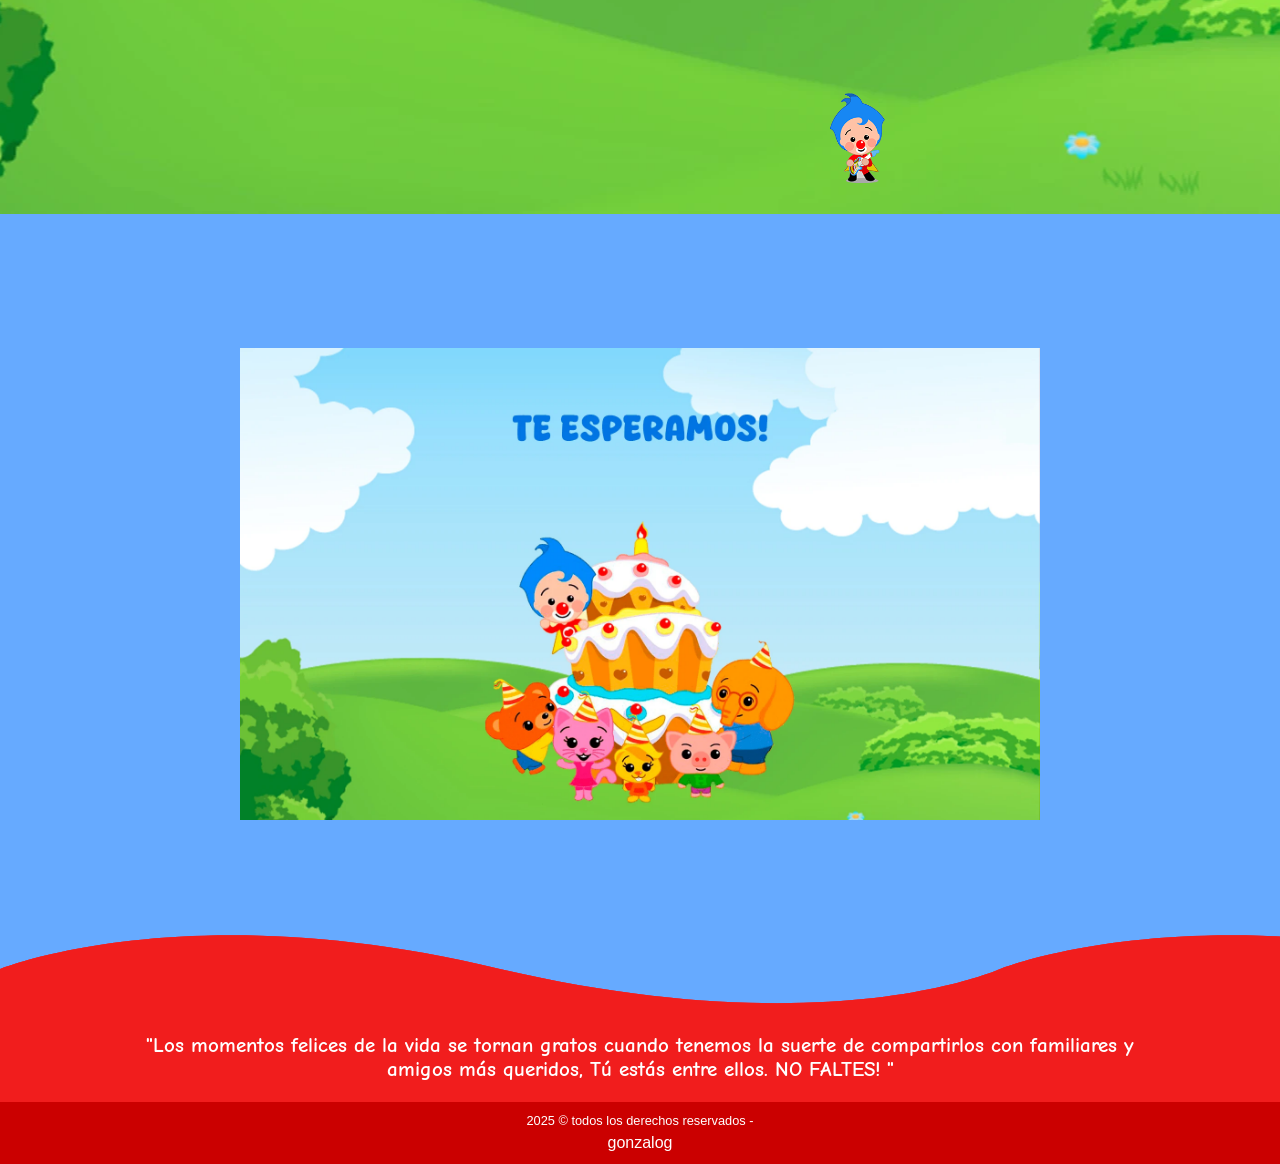
==== commit 0c94727c: "Update index.html" ====
--- a/index.html
+++ b/index.html
@@ -429,7 +429,7 @@
 
             <div class="agradecimiento__contenedor">
                 <p class="parrafo parrafo--agradecimiento">
-                    "Uzi, Sos el orgullo de papá, y el encanto de mamá."
+                    "Giovanni, Sos el orgullo de papá, y el encanto de mamá."
                 </p>
 
                 <!-- ---- padres ----- -->
@@ -440,7 +440,7 @@
                         <div class="agradecimiento__picture">
 
                          <img class="agradecimiento__img" src="assets/imagenes/papaNovio.webp" alt="">
-                            <h5 class="agradecimiento__name">Karen y Francis</h5>
+                            <h5 class="agradecimiento__name">Mercedes y Gonzalo</h5>
                         </div>
 
                        
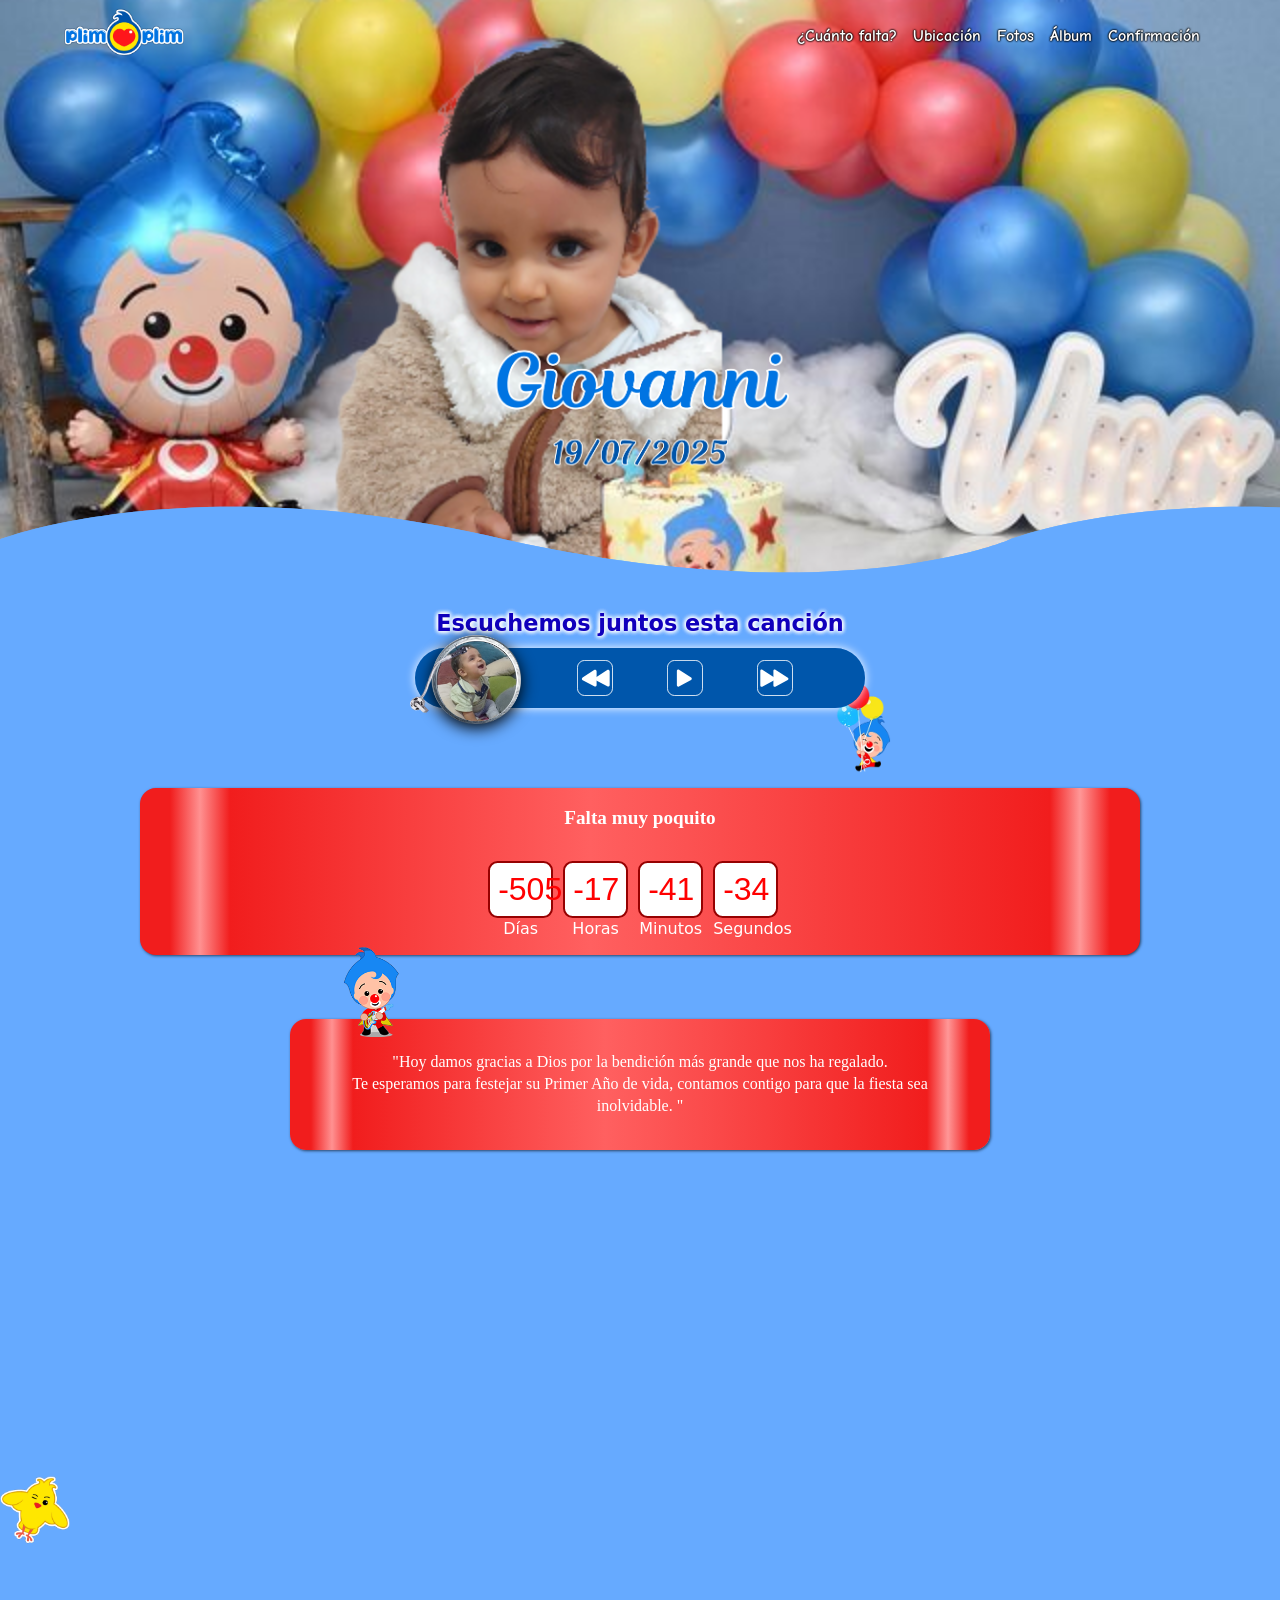
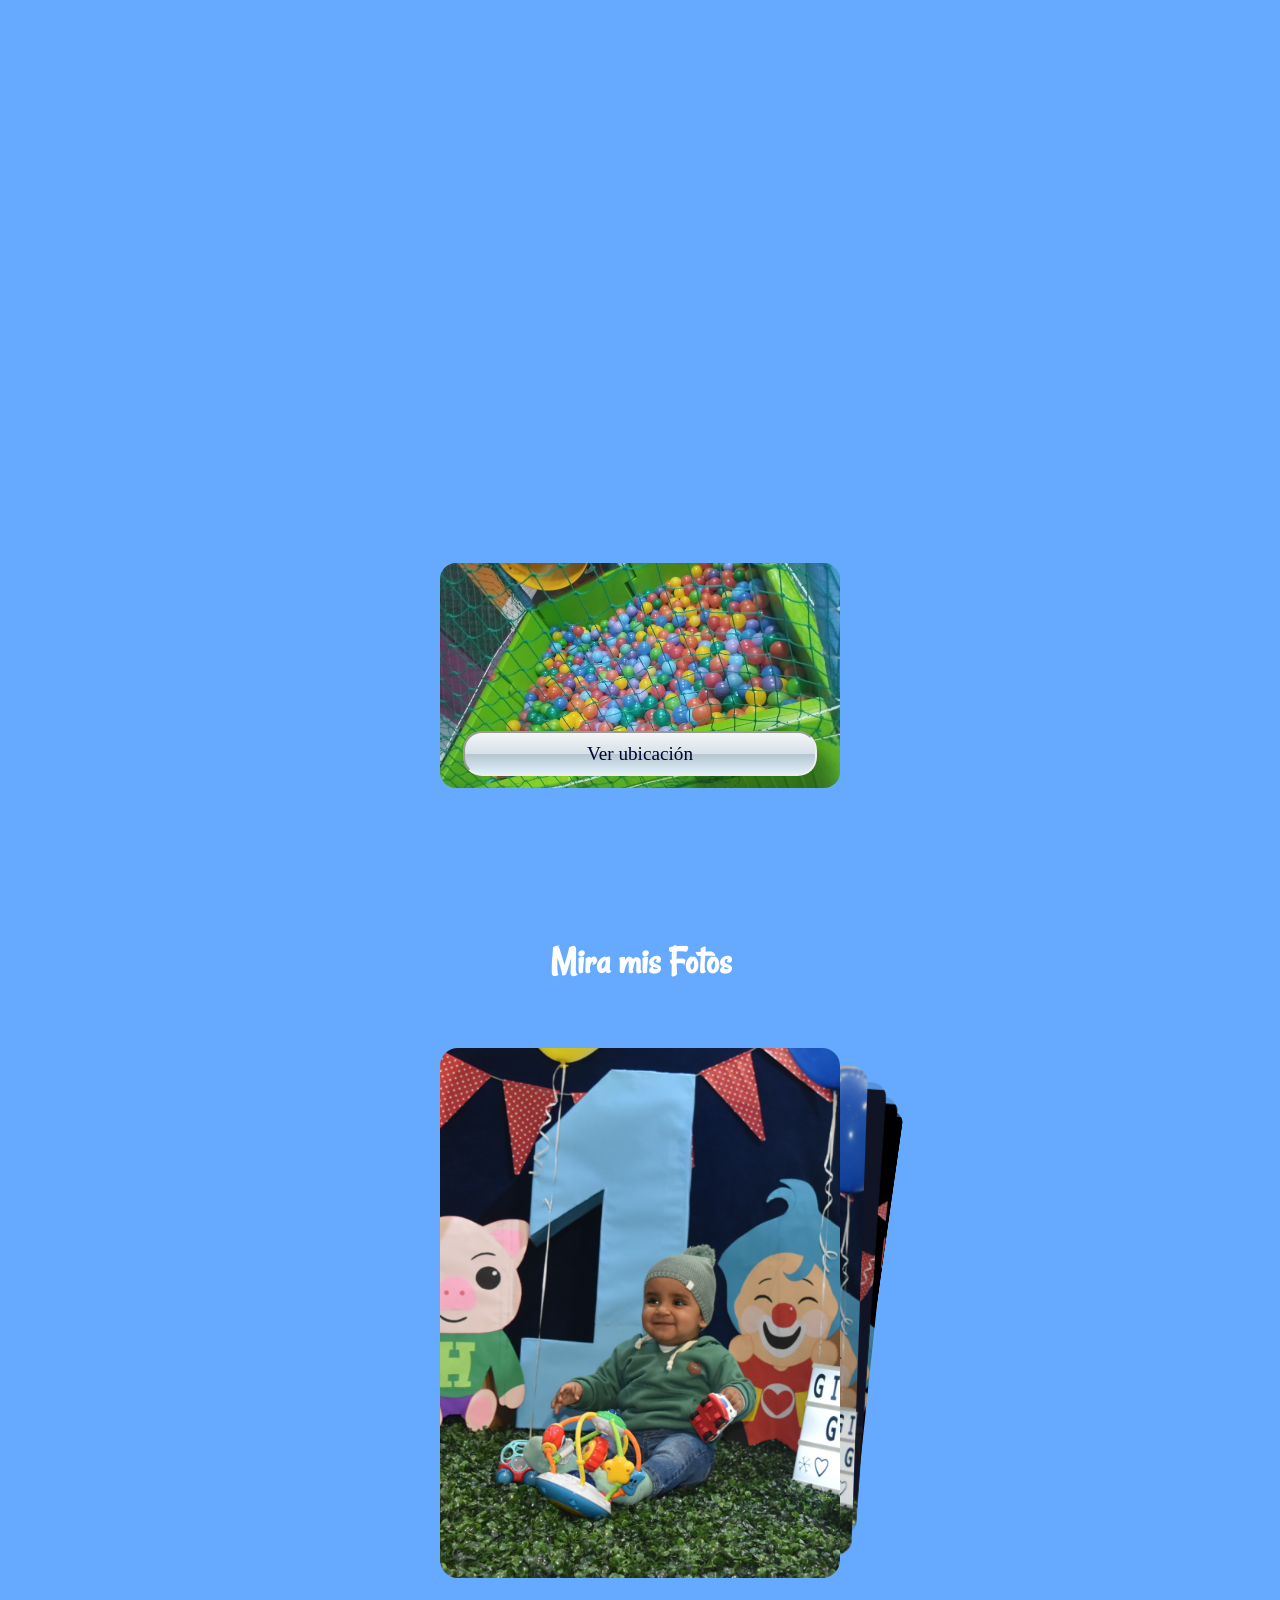
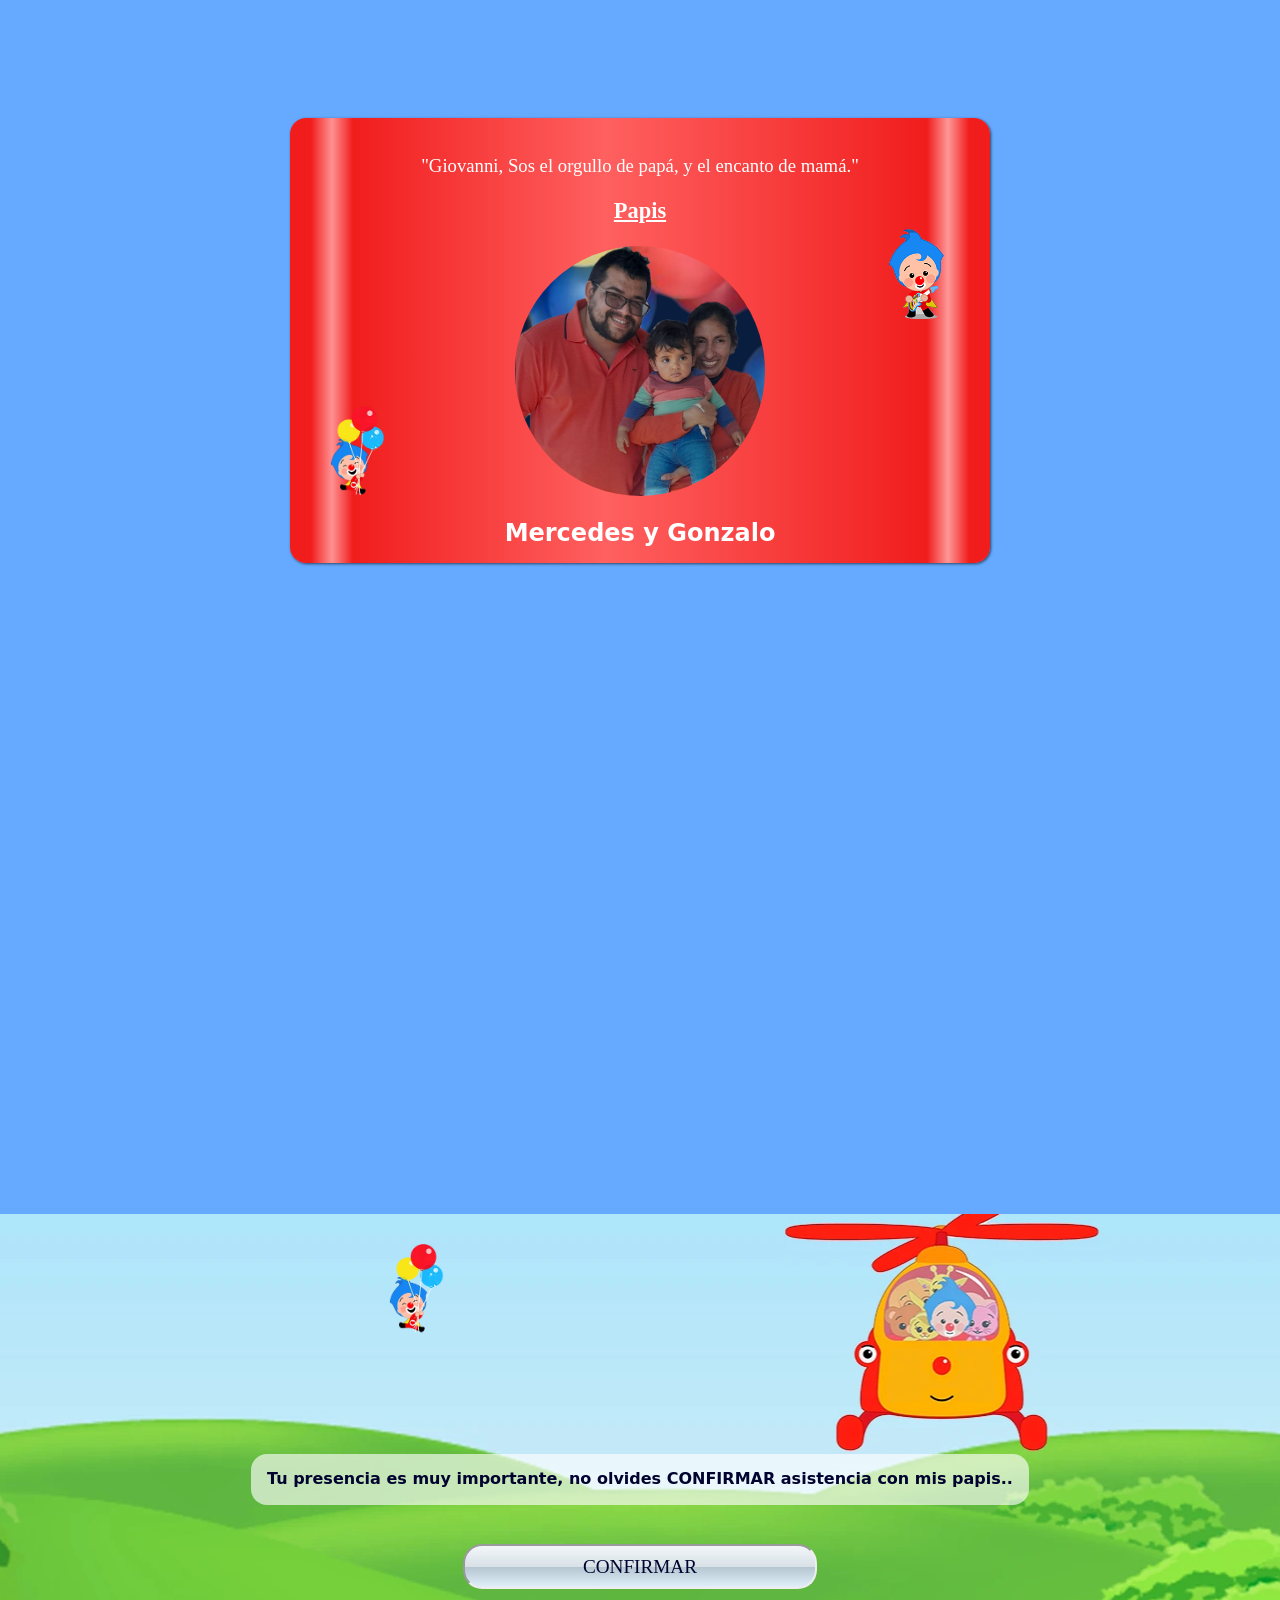
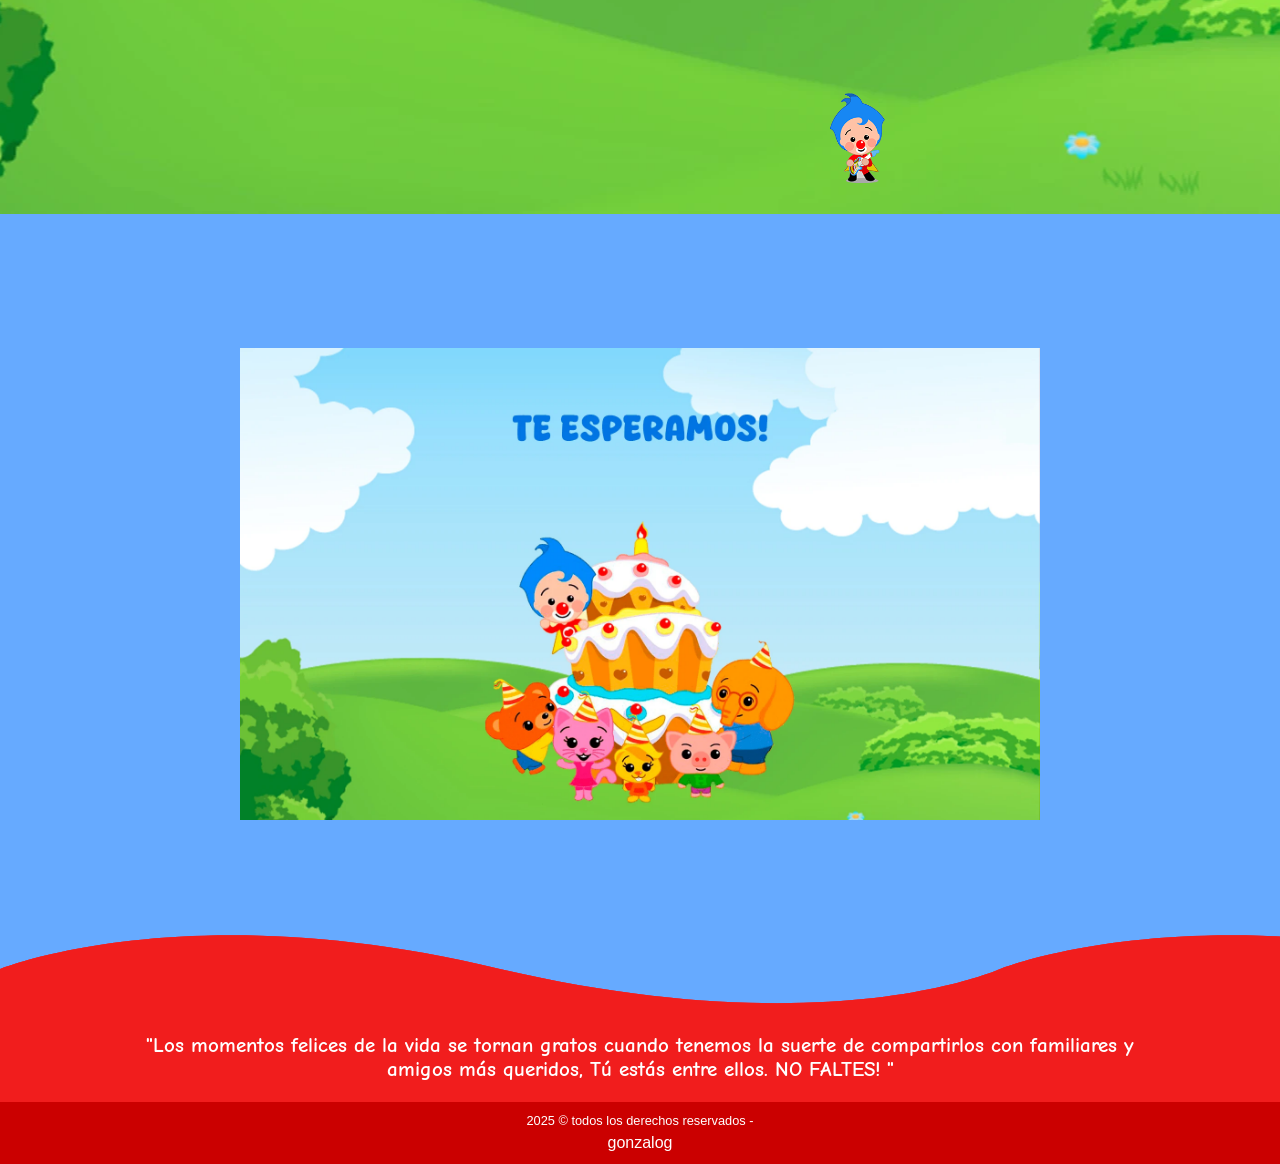
==== commit 7b090ef5: "Update index.html" ====
--- a/index.html
+++ b/index.html
@@ -522,7 +522,7 @@
                     </h3>
                     <br><br>
                     <section class="ubicacion">
-                    <a class="boton__cta boton__btn boton__cta3 boton__cta5" style="text-align: center;" src="assets/vectores/whatsapp_redondo.svg" href="https://wa.me/543625143133?text=Mucha%20Gracias%20por%20la%20Invitaci%C3%B3n!!%20All%C3%AD%20estaremos%20junto%20a...">CONFIRMAR</a>
+                    <a class="boton__cta boton__btn boton__cta3 boton__cta5" style="text-align: center;" src="assets/vectores/whatsapp_redondo.svg" href="https://wa.me/543624207698?text=Mucha%20Gracias%20por%20la%20Invitaci%C3%B3n!!%20All%C3%AD%20estaremos%20junto%20a...">CONFIRMAR</a>
                 </section>
                         
                     
